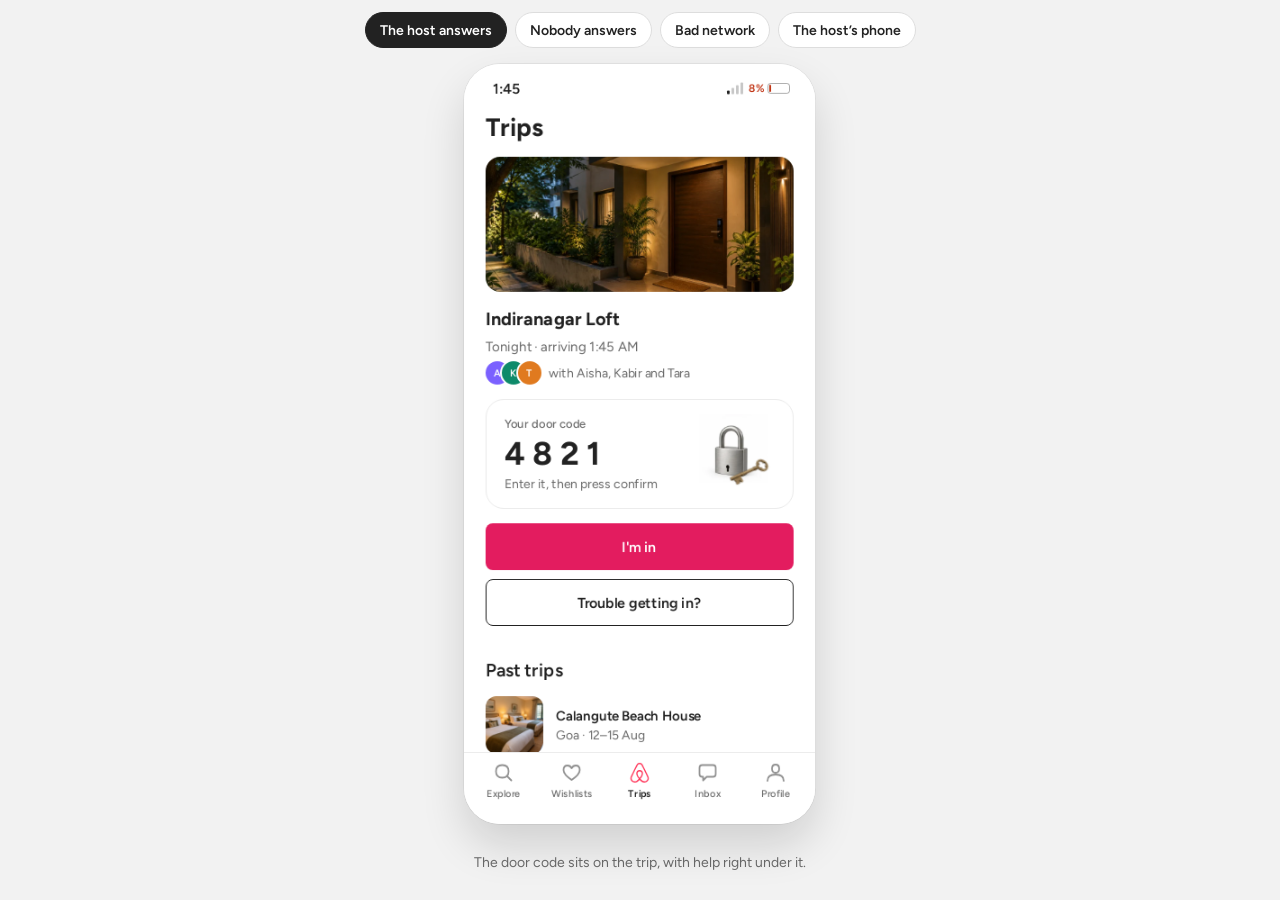
==== demo/index.html @ 11466edf "Rebuild testing, final design and prototype from Figma loop v5 - Each path now runs first version, t" ====
<!doctype html>
<html lang="en">
<head>
<meta charset="utf-8">
<meta name="viewport" content="width=device-width, initial-scale=1">
<title>Late-night arrival prototype</title>
<link rel="preconnect" href="https://fonts.googleapis.com">
<link rel="preconnect" href="https://fonts.gstatic.com" crossorigin>
<link rel="stylesheet" href="https://fonts.googleapis.com/css2?family=Figtree:wght@400;500;600;700&amp;display=swap">
<style>
:root{--ink:#222;--muted:#6a6a6a;--page:#f2f2f2;--out:cubic-bezier(.22,1,.36,1);--ios:cubic-bezier(.32,.72,0,1)}
*{box-sizing:border-box}
html,body{margin:0;height:100%}
body{font-family:Figtree,system-ui,sans-serif;color:var(--ink);background:var(--page);-webkit-font-smoothing:antialiased;overflow:hidden}
body.embed{--page:transparent;background:transparent}
button{font:inherit;color:inherit;background:none;border:0;padding:0;cursor:pointer}

/* page chrome (standalone only) */
.chrome{position:fixed;inset:0;display:flex;flex-direction:column;align-items:center;justify-content:center;gap:16px;padding:16px}
.picker{display:flex;flex-wrap:wrap;justify-content:center;gap:8px}
.picker button{height:36px;padding:0 14px;border-radius:999px;border:1px solid #ddd;background:#fff;font-size:14px;font-weight:600}
.picker button[aria-pressed=true]{background:var(--ink);border-color:var(--ink);color:#fff}
.cap{min-height:20px;font-size:14px;color:var(--muted);text-align:center;max-width:360px}
.embed .picker,.embed .cap{display:none}
.embed .chrome{padding:0;gap:0}
.frame{position:relative;width:calc(390px * var(--k));height:calc(844px * var(--k));flex:none}

/* device: every screen is the Figma frame itself */
.dev{position:absolute;left:0;top:0;width:390px;height:844px;transform:scale(var(--k));transform-origin:0 0;border-radius:40px;overflow:hidden;background:#fff;isolation:isolate;box-shadow:0 0 0 1px rgba(0,0,0,.06),0 24px 48px rgba(0,0,0,.14)}
.embed .dev{box-shadow:0 0 0 1px rgba(0,0,0,.06),0 18px 40px rgba(0,0,0,.12)}
.scr{position:absolute;inset:0;visibility:hidden;background:#fff;will-change:transform,opacity}
.scr.on{visibility:visible;z-index:2}
.scr.under{visibility:visible;z-index:1}
.scr svg{display:block;width:390px;height:844px}
.scr .dim{position:absolute;inset:0;background:#000;opacity:0;pointer-events:none}

/* things you can tap */
.scr [data-hot]{cursor:pointer;transition:opacity .15s}
.scr [data-hot]:active{opacity:.7}
.scr [data-hot].hint{animation:hint 1.8s var(--out) infinite}
@keyframes hint{0%,100%{filter:drop-shadow(0 0 0 rgba(227,28,95,0))}50%{filter:drop-shadow(0 0 10px rgba(227,28,95,.55))}}

/* component motion */
.scr [data-n]:not([transform]){transform-box:fill-box;transform-origin:center}
.rise{animation:rise .55s var(--out) both}
@keyframes rise{from{opacity:0;translate:0 16px}to{opacity:1;translate:0 0}}
.pop{animation:pop .7s var(--out) both}
@keyframes pop{0%{opacity:0;scale:.72}60%{opacity:1}100%{opacity:1;scale:1}}
.drop{animation:drop .7s var(--out) both}
@keyframes drop{from{opacity:0;translate:0 -36px;scale:.96}to{opacity:1;translate:0 0;scale:1}}
.fadeout{transition:opacity .2s;opacity:0}
.ring{transition:stroke-dasharray 1s var(--out)}
.typing circle,.typing ellipse,.typing rect{animation:dot 1.2s ease-in-out infinite}
.typing :nth-child(2){animation-delay:.15s}.typing :nth-child(3){animation-delay:.3s}
@keyframes dot{0%,60%,100%{translate:0 0;opacity:.5}30%{translate:0 -3px;opacity:1}}
.bar-indet{animation:indet 1.4s cubic-bezier(.65,0,.35,1) infinite}
@keyframes indet{0%{translate:-110% 0}100%{translate:260% 0}}
.breathe{animation:breathe 2.4s ease-in-out infinite}
@keyframes breathe{0%,100%{scale:1}50%{scale:1.04}}

.toast{position:absolute;z-index:50;left:50%;bottom:150px;transform:translate(-50%,20px);padding:10px 16px;border-radius:999px;background:#222;color:#fff;font-size:14px;font-weight:500;white-space:nowrap;opacity:0;transition:opacity .3s,transform .4s var(--out);pointer-events:none}
.toast.in{opacity:1;transform:translate(-50%,0)}

@media (prefers-reduced-motion:reduce){*,*::before,*::after{animation-duration:.01ms!important;animation-iteration-count:1!important;transition-duration:.01ms!important}}
</style>
</head>
<body>
<div class="chrome">
  <div class="picker" role="group" aria-label="Scenario">
    <button type="button" data-sc="host">The host answers</button>
    <button type="button" data-sc="nobody">Nobody answers</button>
    <button type="button" data-sc="network">Bad network</button>
    <button type="button" data-sc="hostphone">The host’s phone</button>
  </div>
  <div class="frame"><div class="dev" id="dev">
    <section class="scr" data-key="trips" data-frame="v5-01">
<svg role="img" aria-label="trips" viewBox="48 24 390 844" fill="none" xmlns="http://www.w3.org/2000/svg" xmlns:xlink="http://www.w3.org/1999/xlink">
<g data-n="v5-1 Trip today">
<g clip-path="url(#v5-01-clip0_106_62)">
<rect x="48" y="24" width="390" height="844" rx="40" fill="white"/>
<g data-n="Status bar">
<text data-n="1:45" fill="#222222" style="white-space: pre" xml:space="preserve" font-family="Figtree" font-size="16" font-weight="600" letter-spacing="0em"><tspan x="80" y="56.6">1:45</tspan></text>
<g data-n="Signal">
<rect data-n="Rectangle" x="340" y="53.5" width="3" height="4" rx="1" fill="#222222"/>
<rect data-n="Rectangle_2" x="345" y="50.5" width="3" height="7" rx="1" fill="#222222" fill-opacity="0.25"/>
<rect data-n="Rectangle_3" x="350" y="47.5" width="3" height="10" rx="1" fill="#222222" fill-opacity="0.25"/>
<rect data-n="Rectangle_4" x="355" y="44.5" width="3" height="13" rx="1" fill="#222222" fill-opacity="0.25"/>
</g>
<g data-n="Battery">
<text data-n="8%" fill="#C13515" style="white-space: pre" xml:space="preserve" font-family="Figtree" font-size="12" font-weight="600" letter-spacing="0em"><tspan x="364" y="55.2">8%</tspan></text>
<g data-n="Frame">
<rect x="385.5" y="45.5" width="24" height="11" rx="3" stroke="#222222" stroke-opacity="0.4"/>
<rect data-n="Rectangle_5" x="387" y="47" width="2" height="8" rx="1" fill="#C13515"/>
</g>
</g>
</g>
<g data-n="Body" clip-path="url(#v5-01-clip1_106_62)">
<text data-n="Trips" fill="#222222" style="white-space: pre" xml:space="preserve" font-family="Figtree" font-size="28" font-weight="bold" letter-spacing="0em"><tspan x="72" y="104.3">Trips</tspan></text>
<g data-n="Listing photo">
<g clip-path="url(#v5-01-clip2_106_62)">
<rect data-n="Illustration · loft" x="72" y="127" width="342" height="150" fill="url(#v5-01-pattern0_106_62)"/>
</g>
</g>
<g data-n="Frame_2">
<g data-n="Frame_3">
<text data-n="Indiranagar Loft" fill="#222222" style="white-space: pre" xml:space="preserve" font-family="Figtree" font-size="20" font-weight="bold" letter-spacing="0em"><tspan x="72" y="314">Indiranagar Loft</tspan></text>
<text data-n="Tonight · arriving 1:45 AM · 4" fill="#6A6A6A" style="white-space: pre" xml:space="preserve" font-family="Figtree" font-size="15" letter-spacing="0em"><tspan x="72" y="342.75">Tonight &#xb7; arriving 1:45 AM</tspan></text>
<g data-n="Guests" clip-path="url(#v5-01-clip3_106_62)">
<g data-n="Guest stack" clip-path="url(#v5-01-clip4_106_62)">
<g data-n="Guest A">
<rect x="71" y="353" width="28" height="28" rx="14" fill="#7B61FF"/>
<rect x="71" y="353" width="28" height="28" rx="14" stroke="white" stroke-width="2"/>
<text data-n="A" fill="white" style="white-space: pre" xml:space="preserve" font-family="Figtree" font-size="11" font-weight="600" letter-spacing="0em"><tspan x="81" y="370.85">A</tspan></text>
</g>
<g data-n="Guest K">
<rect x="89" y="353" width="28" height="28" rx="14" fill="#0E8A6A"/>
<rect x="89" y="353" width="28" height="28" rx="14" stroke="white" stroke-width="2"/>
<text data-n="K" fill="white" style="white-space: pre" xml:space="preserve" font-family="Figtree" font-size="11" font-weight="600" letter-spacing="0em"><tspan x="99" y="370.85">K</tspan></text>
</g>
<g data-n="Guest T">
<rect x="107" y="353" width="28" height="28" rx="14" fill="#E07A1F"/>
<rect x="107" y="353" width="28" height="28" rx="14" stroke="white" stroke-width="2"/>
<text data-n="T" fill="white" style="white-space: pre" xml:space="preserve" font-family="Figtree" font-size="11" font-weight="600" letter-spacing="0em"><tspan x="117.5" y="370.85">T</tspan></text>
</g>
</g>
<text data-n="with Aisha, Kabir and Tara" fill="#6A6A6A" style="white-space: pre" xml:space="preserve" font-family="Figtree" font-size="14" letter-spacing="0em"><tspan x="142" y="371.9">with Aisha, Kabir and Tara</tspan></text>
</g>
</g>
</g>
<g data-n="Door code card">
<rect x="72.5" y="396.5" width="341" height="121" rx="19.5" fill="white"/>
<rect x="72.5" y="396.5" width="341" height="121" rx="19.5" stroke="#EBEBEB"/>
<g data-n="Text" clip-path="url(#v5-01-clip5_106_62)">
<text data-n="Your door code" fill="#6A6A6A" style="white-space: pre" xml:space="preserve" font-family="Figtree" font-size="13" font-weight="500" letter-spacing="0em"><tspan x="93" y="428.05">Your door code</tspan></text>
<text data-n="4821" fill="#222222" style="white-space: pre" xml:space="preserve" font-family="Figtree" font-size="36" font-weight="bold" letter-spacing="8px"><tspan x="93" y="469.1">4821</tspan></text>
<text data-n="Enter it, then press confirm" fill="#6A6A6A" style="white-space: pre" xml:space="preserve" font-family="Figtree" font-size="14" letter-spacing="0em"><tspan x="93" y="494.9">Enter it, then press confirm</tspan></text>
</g>
<g data-n="Illustration · lock and key">
<rect data-n="Padlock" x="309" y="413" width="76" height="76" fill="url(#v5-01-pattern1_106_62)"/>
<rect data-n="Key" x="349" y="447" width="56" height="56" transform="rotate(18 349 447)" fill="url(#v5-01-pattern2_106_62)"/>
</g>
</g>
<g data-n="Actions" clip-path="url(#v5-01-clip6_106_62)">
<g data-n="Button · I'm in">
<rect x="72" y="534" width="342" height="52" rx="8" fill="#E31C5F"/>
<text data-n="I'm in" fill="white" style="white-space: pre" xml:space="preserve" font-family="Figtree" font-size="16" font-weight="600" letter-spacing="0em"><tspan x="223.5" y="565.6">I&#39;m in</tspan></text>
</g>
<g data-n="Button · Trouble getting in?">
<rect x="72.5" y="596.5" width="341" height="51" rx="7.5" fill="white"/>
<rect x="72.5" y="596.5" width="341" height="51" rx="7.5" stroke="#222222"/>
<text data-n="Trouble getting in?" fill="#222222" style="white-space: pre" xml:space="preserve" font-family="Figtree" font-size="16" font-weight="600" letter-spacing="0em"><tspan x="174" y="627.6">Trouble getting in?</tspan></text>
</g>
</g>
<text data-n="Past trips" fill="#222222" style="white-space: pre" xml:space="preserve" font-family="Figtree" font-size="20" font-weight="600" letter-spacing="0em"><tspan x="72" y="703.998">Past trips</tspan></text>
<g data-n="Past trip · Calangute Beach House" clip-path="url(#v5-01-clip7_106_62)">
<rect data-n="Photo" x="72" y="725.998" width="64" height="64" rx="12" fill="url(#v5-01-pattern3_106_62)"/>
<g data-n="Text_2" clip-path="url(#v5-01-clip8_106_62)">
<text data-n="Calangute Beach House" fill="#222222" style="white-space: pre" xml:space="preserve" font-family="Figtree" font-size="15" font-weight="600" letter-spacing="0em"><tspan x="150" y="752.748">Calangute Beach House</tspan></text>
<text data-n="Goa · 12–15 Aug" fill="#6A6A6A" style="white-space: pre" xml:space="preserve" font-family="Figtree" font-size="14" letter-spacing="0em"><tspan x="150" y="773.898">Goa &#xb7; 12&#x2013;15 Aug</tspan></text>
</g>
</g>
</g>
<g data-n="Tab bar">
<mask id="v5-01-path-37-inside-1_106_62" fill="white">
<path d="M48 787.998H438V867.998H48V787.998Z"/>
</mask>
<path d="M48 787.998H438V867.998H48V787.998Z" fill="white"/>
<path d="M48 787.998V788.998H438V787.998V786.998H48V787.998Z" fill="#EBEBEB" mask="url(#v5-01-path-37-inside-1_106_62)"/>
<g data-n="Tab · Explore">
<g data-n="icon">
<path data-n="Vector" d="M95.5 814.498L100.5 819.498M90.5 802.498C95.1667 802.498 97.5 804.831 97.5 809.498C97.5 814.165 95.1667 816.498 90.5 816.498C85.8333 816.498 83.5 814.165 83.5 809.498C83.5 804.831 85.8333 802.498 90.5 802.498Z" stroke-width="1.8" stroke-linecap="round" stroke-linejoin="round" stroke="#929292"/>
</g>
<text data-n="Explore" fill="#6A6A6A" style="white-space: pre" xml:space="preserve" font-family="Figtree" font-size="11" font-weight="500" letter-spacing="0em"><tspan x="73" y="838.348">Explore</tspan></text>
</g>
<g data-n="Tab · Wishlists">
<g data-n="icon_2">
<path data-n="Vector_2" d="M167.5 818.998C161.5 814.998 158.5 811.331 158.5 807.998C158.5 804.665 160 802.998 163 802.998C165 802.998 166.5 803.998 167.5 805.998C168.5 803.998 170 802.998 172 802.998C175 802.998 176.5 804.665 176.5 807.998C176.5 811.331 173.5 814.998 167.5 818.998Z" stroke-width="1.8" stroke-linecap="round" stroke-linejoin="round" stroke="#929292"/>
</g>
<text data-n="Wishlists" fill="#6A6A6A" style="white-space: pre" xml:space="preserve" font-family="Figtree" font-size="11" font-weight="500" letter-spacing="0em"><tspan x="145" y="838.348">Wishlists</tspan></text>
</g>
<g data-n="Tab · Trips">
<g data-n="icon_3">
<g data-n="airbnb-belo" clip-path="url(#v5-01-clip9_106_62)">
<path data-n="Vector_3" d="M243.001 816.75C241.761 815.195 241.032 813.831 240.789 812.665C240.548 811.723 240.642 810.971 241.056 810.405C241.493 809.754 242.145 809.437 243 809.437C243.855 809.437 244.506 809.753 244.943 810.411C245.352 810.971 245.455 811.724 245.206 812.671C244.939 813.861 244.211 815.224 242.995 816.757L243.001 816.75ZM251.802 817.795C251.632 818.937 250.854 819.885 249.785 820.346C247.72 821.245 245.676 819.812 243.926 817.868C246.82 814.246 247.354 811.425 246.112 809.601C245.383 808.556 244.34 808.047 243.001 808.047C240.302 808.047 238.818 810.33 239.401 812.981C239.74 814.415 240.641 816.045 242.075 817.868C241.177 818.863 240.324 819.57 239.571 820.007C238.988 820.322 238.43 820.519 237.895 820.565C235.439 820.931 233.515 818.549 234.389 816.092C234.51 815.776 234.751 815.194 235.163 814.294L235.186 814.246C236.528 811.333 238.158 808.022 240.031 804.35L240.08 804.229L240.611 803.206C241.024 802.453 241.193 802.116 241.85 801.7C242.167 801.508 242.555 801.412 242.992 801.412C243.866 801.412 244.548 801.923 244.84 802.335C244.985 802.554 245.156 802.845 245.373 803.208L245.885 804.206L245.958 804.352C247.829 808.023 249.461 811.326 250.797 814.247L250.821 814.27L251.31 815.388L251.601 816.088C251.824 816.65 251.871 817.208 251.796 817.791L251.802 817.795ZM252.92 815.604C252.75 815.07 252.457 814.439 252.095 813.685V813.657C250.364 809.985 248.757 806.683 247.23 803.717L247.129 803.568C246.041 801.337 245.262 799.998 243.001 799.998C240.764 799.998 239.815 801.552 238.844 803.571L238.77 803.718C237.24 806.684 235.634 809.991 233.909 813.661V813.71L233.396 814.828C233.204 815.29 233.106 815.532 233.08 815.604C231.842 819.01 234.393 821.998 237.482 821.998C237.506 821.998 237.603 821.998 237.725 821.973H238.066C239.67 821.778 241.323 820.759 243.001 818.933C244.678 820.756 246.333 821.778 247.934 821.973H248.275C248.397 821.998 248.495 821.998 248.518 821.998C251.608 822.001 254.158 819.009 252.92 815.604Z" fill="#FF385C"/>
</g>
</g>
<text data-n="Trips_2" fill="#222222" style="white-space: pre" xml:space="preserve" font-family="Figtree" font-size="11" font-weight="600" letter-spacing="0em"><tspan x="230.5" y="838.348">Trips</tspan></text>
</g>
<g data-n="Tab · Inbox">
<g data-n="icon_4">
<path data-n="Vector_4" d="M312.5 802.498H324.5C326.5 802.498 327.5 803.498 327.5 805.498V812.498C327.5 814.498 326.5 815.498 324.5 815.498H317.5L313.5 819.498V815.498H312.5C310.5 815.498 309.5 814.498 309.5 812.498V805.498C309.5 803.498 310.5 802.498 312.5 802.498Z" stroke-width="1.8" stroke-linecap="round" stroke-linejoin="round" stroke="#929292"/>
</g>
<text data-n="Inbox" fill="#6A6A6A" style="white-space: pre" xml:space="preserve" font-family="Figtree" font-size="11" font-weight="500" letter-spacing="0em"><tspan x="304.5" y="838.348">Inbox</tspan></text>
</g>
<g data-n="Tab · Profile">
<g data-n="icon_5">
<path data-n="Vector_5" d="M385 819.998C385 815.331 388 812.998 394 812.998C400 812.998 403 815.331 403 819.998M394 801.998C396.667 801.998 398 803.498 398 806.498C398 809.498 396.667 810.998 394 810.998C391.333 810.998 390 809.498 390 806.498C390 803.498 391.333 801.998 394 801.998Z" stroke-width="1.8" stroke-linecap="round" stroke-linejoin="round" stroke="#929292"/>
</g>
<text data-n="Profile" fill="#6A6A6A" style="white-space: pre" xml:space="preserve" font-family="Figtree" font-size="11" font-weight="500" letter-spacing="0em"><tspan x="378" y="838.348">Profile</tspan></text>
</g>
</g>
</g>
</g>
<defs>
<filter id="v5-01-filter0_ddd_106_62" x="0" y="0" width="486" height="939.998" filterUnits="userSpaceOnUse" color-interpolation-filters="sRGB">
<feFlood flood-opacity="0" result="BackgroundImageFix"/>
<feColorMatrix in="SourceAlpha" type="matrix" values="0 0 0 0 0 0 0 0 0 0 0 0 0 0 0 0 0 0 127 0" result="hardAlpha"/>
<feMorphology radius="1" operator="dilate" in="SourceAlpha" result="effect1_dropShadow_106_62"/>
<feOffset/>
<feColorMatrix type="matrix" values="0 0 0 0 0 0 0 0 0 0 0 0 0 0 0 0 0 0 0.25 0"/>
<feBlend mode="normal" in2="BackgroundImageFix" result="effect1_dropShadow_106_62"/>
<feColorMatrix in="SourceAlpha" type="matrix" values="0 0 0 0 0 0 0 0 0 0 0 0 0 0 0 0 0 0 127 0" result="hardAlpha"/>
<feOffset dy="24"/>
<feGaussianBlur stdDeviation="24"/>
<feColorMatrix type="matrix" values="0 0 0 0 0 0 0 0 0 0 0 0 0 0 0 0 0 0 0.35 0"/>
<feBlend mode="normal" in2="effect1_dropShadow_106_62" result="effect2_dropShadow_106_62"/>
<feColorMatrix in="SourceAlpha" type="matrix" values="0 0 0 0 0 0 0 0 0 0 0 0 0 0 0 0 0 0 127 0" result="hardAlpha"/>
<feOffset dy="8"/>
<feGaussianBlur stdDeviation="8"/>
<feColorMatrix type="matrix" values="0 0 0 0 0 0 0 0 0 0 0 0 0 0 0 0 0 0 0.25 0"/>
<feBlend mode="normal" in2="effect2_dropShadow_106_62" result="effect3_dropShadow_106_62"/>
<feBlend mode="normal" in="SourceGraphic" in2="effect3_dropShadow_106_62" result="shape"/>
</filter>
<pattern id="v5-01-pattern0_106_62" patternContentUnits="objectBoundingBox" width="1" height="1">
<use xlink:href="#v5-01-image0_106_62" transform="matrix(0.000651042 0 0 0.00148437 0 -0.26)"/>
</pattern>
<pattern id="v5-01-pattern1_106_62" patternContentUnits="objectBoundingBox" width="1" height="1">
<use xlink:href="#v5-01-image1_106_62" transform="translate(-3 -1) scale(0.00390625)"/>
</pattern>
<pattern id="v5-01-pattern2_106_62" patternContentUnits="objectBoundingBox" width="1" height="1">
<use xlink:href="#v5-01-image2_106_62" transform="translate(-2 -3) scale(0.00390625)"/>
</pattern>
<pattern id="v5-01-pattern3_106_62" patternContentUnits="objectBoundingBox" width="1" height="1">
<use xlink:href="#v5-01-image3_106_62" transform="translate(-0.25) scale(0.000976562)"/>
</pattern>
<clipPath id="v5-01-clip0_106_62">
<rect x="48" y="24" width="390" height="844" rx="40" fill="white"/>
</clipPath>
<clipPath id="v5-01-clip1_106_62">
<rect width="390" height="718" fill="white" transform="translate(48 70)"/>
</clipPath>
<clipPath id="v5-01-clip2_106_62">
<rect x="72" y="127" width="342" height="150" rx="16" fill="white"/>
</clipPath>
<clipPath id="v5-01-clip3_106_62">
<rect width="230" height="26" fill="white" transform="translate(72 354)"/>
</clipPath>
<clipPath id="v5-01-clip4_106_62">
<rect width="62" height="26" fill="white" transform="translate(72 354)"/>
</clipPath>
<clipPath id="v5-01-clip5_106_62">
<rect width="204" height="85" fill="white" transform="translate(93 414.5)"/>
</clipPath>
<clipPath id="v5-01-clip6_106_62">
<rect width="342" height="114" fill="white" transform="translate(72 534)"/>
</clipPath>
<clipPath id="v5-01-clip7_106_62">
<rect width="342" height="64" fill="white" transform="translate(72 725.998)"/>
</clipPath>
<clipPath id="v5-01-clip8_106_62">
<rect width="163" height="41" fill="white" transform="translate(150 737.498)"/>
</clipPath>
<clipPath id="v5-01-clip9_106_62">
<rect width="22" height="22" fill="white" transform="translate(232 799.998)"/>
</clipPath>
<image id="v5-01-image0_106_62" width="1536" height="1024" preserveAspectRatio="none" xlink:href="fig/img/aa2fa7c5ab.webp"/>
<image id="v5-01-image1_106_62" width="1024" height="1024" preserveAspectRatio="none" xlink:href="fig/img/2a0f28e0a7.webp"/>
<image id="v5-01-image2_106_62" data-name="bg_removal [Background removed].png" width="1024" height="1024" preserveAspectRatio="none" xlink:href="fig/img/47e7ade8e6.webp"/>
<image id="v5-01-image3_106_62" width="1536" height="1024" preserveAspectRatio="none" xlink:href="fig/img/92c28e050d.webp"/>
</defs>
</svg>

    </section>
    <section class="scr" data-key="problem" data-frame="v5-02">
<svg role="img" aria-label="problem" viewBox="48 24 390 844" fill="none" xmlns="http://www.w3.org/2000/svg">
<g data-n="v5-2 What is going on">
<g clip-path="url(#v5-02-clip0_106_127)">
<rect x="48" y="24" width="390" height="844" rx="40" fill="white"/>
<g data-n="Status bar">
<text data-n="1:46" fill="#222222" style="white-space: pre" xml:space="preserve" font-family="Figtree" font-size="16" font-weight="600" letter-spacing="0em"><tspan x="80" y="56.6">1:46</tspan></text>
<g data-n="Signal">
<rect data-n="Rectangle" x="340" y="53.5" width="3" height="4" rx="1" fill="#222222"/>
<rect data-n="Rectangle_2" x="345" y="50.5" width="3" height="7" rx="1" fill="#222222" fill-opacity="0.25"/>
<rect data-n="Rectangle_3" x="350" y="47.5" width="3" height="10" rx="1" fill="#222222" fill-opacity="0.25"/>
<rect data-n="Rectangle_4" x="355" y="44.5" width="3" height="13" rx="1" fill="#222222" fill-opacity="0.25"/>
</g>
<g data-n="Battery">
<text data-n="8%" fill="#C13515" style="white-space: pre" xml:space="preserve" font-family="Figtree" font-size="12" font-weight="600" letter-spacing="0em"><tspan x="364" y="55.2">8%</tspan></text>
<g data-n="Frame">
<rect x="385.5" y="45.5" width="24" height="11" rx="3" stroke="#222222" stroke-opacity="0.4"/>
<rect data-n="Rectangle_5" x="387" y="47" width="2" height="8" rx="1" fill="#C13515"/>
</g>
</g>
</g>
<g data-n="Body">
<g data-n="Nav">
<g data-n="Back">
<rect x="72.5" y="78.5" width="43" height="43" rx="21.5" fill="white"/>
<rect x="72.5" y="78.5" width="43" height="43" rx="21.5" stroke="#DDDDDD"/>
<g data-n="icon">
<path data-n="Vector" d="M97.5 93L90.5 100L97.5 107" stroke-width="2" stroke-linecap="round" stroke-linejoin="round" stroke="#222222"/>
</g>
</g>
</g>
<text data-n="What's going on?" fill="#222222" style="white-space: pre" xml:space="preserve" font-family="Figtree" font-size="28" font-weight="bold" letter-spacing="0em"><tspan x="72" y="168.8">What&#39;s going&#xa0;on?</tspan></text>
<text data-n="Tap one. Arjun only hears from" fill="#6A6A6A" style="white-space: pre" xml:space="preserve" font-family="Figtree" font-size="16" letter-spacing="0em"><tspan x="72" y="212.6">Tap one. Your host only hears from us if the </tspan><tspan x="72" y="234.6">quick fixes don&#39;t work.</tspan></text>
<g data-n="Option · The code isn't working">
<rect x="72.5" y="260.5" width="341" height="69" rx="13.5" fill="white"/>
<rect x="72.5" y="260.5" width="341" height="69" rx="13.5" stroke="#EBEBEB"/>
<g data-n="Icon box">
<rect x="89" y="275" width="40" height="40" rx="12" fill="#F7F7F7"/>
<g data-n="icon_2">
<path data-n="Vector_2" d="M109.5 295C109.5 291.667 107.833 290 104.5 290C101.167 290 99.5 291.667 99.5 295C99.5 298.333 101.167 300 104.5 300C107.833 300 109.5 298.333 109.5 295ZM109.5 295H118.5V298M115.5 295V298" stroke-width="2" stroke-linecap="round" stroke-linejoin="round" stroke="#222222"/>
</g>
</g>
<g data-n="Frame_2">
<text data-n="The code isn't working" fill="#222222" style="white-space: pre" xml:space="preserve" font-family="Figtree" font-size="16" font-weight="600" letter-spacing="0em"><tspan x="143" y="300.6">The code isn&#39;t&#xa0;working</tspan></text>
</g>
<g data-n="icon_3">
<path data-n="Vector_3" d="M386 289L392 295L386 301" stroke-width="2" stroke-linecap="round" stroke-linejoin="round" stroke="#6A6A6A"/>
</g>
</g>
<g data-n="Option · I can't find the place">
<rect x="72.5" y="350.5" width="341" height="69" rx="13.5" fill="white"/>
<rect x="72.5" y="350.5" width="341" height="69" rx="13.5" stroke="#EBEBEB"/>
<g data-n="Icon box_2">
<rect x="89" y="365" width="40" height="40" rx="12" fill="#F7F7F7"/>
<g data-n="icon_4">
<path data-n="Vector_4" d="M109 376C113.667 376 116 378.333 116 383C116 386.333 113.667 390 109 394C104.333 390 102 386.333 102 383C102 378.333 104.333 376 109 376Z" stroke-width="2" stroke-linecap="round" stroke-linejoin="round" stroke="#222222"/>
</g>
</g>
<g data-n="Frame_3">
<text data-n="I can't find the place" fill="#222222" style="white-space: pre" xml:space="preserve" font-family="Figtree" font-size="16" font-weight="600" letter-spacing="0em"><tspan x="143" y="390.6">I can&#39;t find the&#xa0;place</tspan></text>
</g>
<g data-n="icon_5">
<path data-n="Vector_5" d="M386 379L392 385L386 391" stroke-width="2" stroke-linecap="round" stroke-linejoin="round" stroke="#6A6A6A"/>
</g>
</g>
<g data-n="Option · The key or lockbox is missing">
<rect x="72.5" y="440.5" width="341" height="69" rx="13.5" fill="white"/>
<rect x="72.5" y="440.5" width="341" height="69" rx="13.5" stroke="#EBEBEB"/>
<g data-n="Icon box_3">
<rect x="89" y="455" width="40" height="40" rx="12" fill="#F7F7F7"/>
<g data-n="icon_6">
<g data-n="lockbox">
<path data-n="Vector_6" d="M104 473.334H114C114.92 473.334 115.667 474.08 115.667 475.001V480.834C115.667 481.754 114.92 482.501 114 482.501H104C103.08 482.501 102.333 481.754 102.333 480.834V475.001C102.333 474.08 103.08 473.334 104 473.334Z" stroke-width="1.5" stroke="#222222"/>
<path data-n="Vector_7" d="M105.667 473.333V470.833C105.667 469.949 106.018 469.101 106.643 468.476C107.268 467.851 108.116 467.5 109 467.5C109.884 467.5 110.732 467.851 111.357 468.476C111.982 469.101 112.333 469.949 112.333 470.833V473.333" stroke-width="1.5" stroke-linecap="round" stroke="#222222"/>
<path data-n="Vector_8" d="M109 479.251C109.736 479.251 110.333 478.654 110.333 477.917C110.333 477.181 109.736 476.584 109 476.584C108.264 476.584 107.667 477.181 107.667 477.917C107.667 478.654 108.264 479.251 109 479.251Z" fill="#222222"/>
</g>
</g>
</g>
<g data-n="Frame_4">
<text data-n="The key or lockbox is missing" fill="#222222" style="white-space: pre" xml:space="preserve" font-family="Figtree" font-size="16" font-weight="600" letter-spacing="0em"><tspan x="143" y="480.6">The key or lockbox is&#xa0;missing</tspan></text>
</g>
<g data-n="icon_7">
<path data-n="Vector_9" d="M386 469L392 475L386 481" stroke-width="2" stroke-linecap="round" stroke-linejoin="round" stroke="#6A6A6A"/>
</g>
</g>
<g data-n="Option · Something else">
<rect x="72.5" y="530.5" width="341" height="69" rx="13.5" fill="white"/>
<rect x="72.5" y="530.5" width="341" height="69" rx="13.5" stroke="#EBEBEB"/>
<g data-n="Icon box_4">
<rect x="89" y="545" width="40" height="40" rx="12" fill="#F7F7F7"/>
<g data-n="icon_8">
<path data-n="Vector_10" d="M103 556.5H115C117 556.5 118 557.5 118 559.5V566.5C118 568.5 117 569.5 115 569.5H108L104 573.5V569.5H103C101 569.5 100 568.5 100 566.5V559.5C100 557.5 101 556.5 103 556.5Z" stroke-width="2" stroke-linecap="round" stroke-linejoin="round" stroke="#222222"/>
</g>
</g>
<g data-n="Frame_5">
<text data-n="Something else" fill="#222222" style="white-space: pre" xml:space="preserve" font-family="Figtree" font-size="16" font-weight="600" letter-spacing="0em"><tspan x="143" y="570.6">Something else</tspan></text>
</g>
<g data-n="icon_9">
<path data-n="Vector_11" d="M386 559L392 565L386 571" stroke-width="2" stroke-linecap="round" stroke-linejoin="round" stroke="#6A6A6A"/>
</g>
</g>
</g>
</g>
</g>
<defs>
<filter id="v5-02-filter0_ddd_106_127" x="0" y="0" width="486" height="939.998" filterUnits="userSpaceOnUse" color-interpolation-filters="sRGB">
<feFlood flood-opacity="0" result="BackgroundImageFix"/>
<feColorMatrix in="SourceAlpha" type="matrix" values="0 0 0 0 0 0 0 0 0 0 0 0 0 0 0 0 0 0 127 0" result="hardAlpha"/>
<feMorphology radius="1" operator="dilate" in="SourceAlpha" result="effect1_dropShadow_106_127"/>
<feOffset/>
<feColorMatrix type="matrix" values="0 0 0 0 0 0 0 0 0 0 0 0 0 0 0 0 0 0 0.25 0"/>
<feBlend mode="normal" in2="BackgroundImageFix" result="effect1_dropShadow_106_127"/>
<feColorMatrix in="SourceAlpha" type="matrix" values="0 0 0 0 0 0 0 0 0 0 0 0 0 0 0 0 0 0 127 0" result="hardAlpha"/>
<feOffset dy="24"/>
<feGaussianBlur stdDeviation="24"/>
<feColorMatrix type="matrix" values="0 0 0 0 0 0 0 0 0 0 0 0 0 0 0 0 0 0 0.35 0"/>
<feBlend mode="normal" in2="effect1_dropShadow_106_127" result="effect2_dropShadow_106_127"/>
<feColorMatrix in="SourceAlpha" type="matrix" values="0 0 0 0 0 0 0 0 0 0 0 0 0 0 0 0 0 0 127 0" result="hardAlpha"/>
<feOffset dy="8"/>
<feGaussianBlur stdDeviation="8"/>
<feColorMatrix type="matrix" values="0 0 0 0 0 0 0 0 0 0 0 0 0 0 0 0 0 0 0.25 0"/>
<feBlend mode="normal" in2="effect2_dropShadow_106_127" result="effect3_dropShadow_106_127"/>
<feBlend mode="normal" in="SourceGraphic" in2="effect3_dropShadow_106_127" result="shape"/>
</filter>
<clipPath id="v5-02-clip0_106_127">
<rect x="48" y="24" width="390" height="844" rx="40" fill="white"/>
</clipPath>
</defs>
</svg>

    </section>
    <section class="scr" data-key="fixes" data-frame="v5-03">
<svg role="img" aria-label="fixes" viewBox="48 24 390 844" fill="none" xmlns="http://www.w3.org/2000/svg" xmlns:xlink="http://www.w3.org/1999/xlink">
<g data-n="v5-3 Step: try this first">
<g clip-path="url(#v5-03-clip0_118_49)">
<rect x="48" y="24" width="390" height="844" rx="40" fill="white"/>
<g data-n="Status bar">
<text data-n="1:46" fill="#222222" style="white-space: pre" xml:space="preserve" font-family="Figtree" font-size="16" font-weight="600" letter-spacing="0em"><tspan x="80" y="56.6">1:46</tspan></text>
<g data-n="Signal">
<rect data-n="Rectangle" x="340" y="53.5" width="3" height="4" rx="1" fill="#222222"/>
<rect data-n="Rectangle_2" x="345" y="50.5" width="3" height="7" rx="1" fill="#222222" fill-opacity="0.25"/>
<rect data-n="Rectangle_3" x="350" y="47.5" width="3" height="10" rx="1" fill="#222222" fill-opacity="0.25"/>
<rect data-n="Rectangle_4" x="355" y="44.5" width="3" height="13" rx="1" fill="#222222" fill-opacity="0.25"/>
</g>
<g data-n="Battery">
<text data-n="8%" fill="#C13515" style="white-space: pre" xml:space="preserve" font-family="Figtree" font-size="12" font-weight="600" letter-spacing="0em"><tspan x="364" y="55.2">8%</tspan></text>
<g data-n="Frame">
<rect x="385.5" y="45.5" width="24" height="11" rx="3" stroke="#222222" stroke-opacity="0.4"/>
<rect data-n="Rectangle_5" x="387" y="47" width="2" height="8" rx="1" fill="#C13515"/>
</g>
</g>
</g>
<g data-n="Body">
<g data-n="Nav">
<g data-n="Back">
<rect x="72.5" y="78.5" width="43" height="43" rx="21.5" fill="white"/>
<rect x="72.5" y="78.5" width="43" height="43" rx="21.5" stroke="#DDDDDD"/>
<g data-n="icon">
<path data-n="Vector" d="M97.5 93L90.5 100L97.5 107" stroke-width="2" stroke-linecap="round" stroke-linejoin="round" stroke="#222222"/>
</g>
</g>
<g data-n="Support">
<rect x="124.5" y="78.5" width="45" height="43" rx="21.5" fill="white"/>
<rect x="124.5" y="78.5" width="45" height="43" rx="21.5" stroke="#DDDDDD"/>
<g data-n="headset" clip-path="url(#v5-03-clip1_118_49)">
<path data-n="Vector_2" d="M141 99.334H143C143.354 99.334 143.693 99.4745 143.943 99.7245C144.193 99.9746 144.333 100.314 144.333 100.667V102.667C144.333 103.021 144.193 103.36 143.943 103.61C143.693 103.86 143.354 104.001 143 104.001H142.333C141.98 104.001 141.641 103.86 141.391 103.61C141.14 103.36 141 103.021 141 102.667V99.334ZM141 99.334C141 98.5461 141.155 97.7658 141.457 97.0379C141.758 96.3099 142.2 95.6485 142.757 95.0913C143.315 94.5342 143.976 94.0922 144.704 93.7907C145.432 93.4892 146.212 93.334 147 93.334C147.788 93.334 148.568 93.4892 149.296 93.7907C150.024 94.0922 150.685 94.5342 151.243 95.0913C151.8 95.6485 152.242 96.3099 152.543 97.0379C152.845 97.7658 153 98.5461 153 99.334M153 99.334V102.667C153 103.021 152.86 103.36 152.609 103.61C152.359 103.86 152.02 104.001 151.667 104.001H151C150.646 104.001 150.307 103.86 150.057 103.61C149.807 103.36 149.667 103.021 149.667 102.667V100.667C149.667 100.314 149.807 99.9746 150.057 99.7245C150.307 99.4745 150.646 99.334 151 99.334H153Z" stroke-width="1.33333" stroke-linecap="round" stroke-linejoin="round" stroke="#222222"/>
<path data-n="Vector_3" d="M153 102.666V103.999C153 104.707 152.719 105.385 152.219 105.885C151.719 106.385 151.041 106.666 150.333 106.666H147" stroke-width="1.33333" stroke-linecap="round" stroke-linejoin="round" stroke="#222222"/>
</g>
</g>
<g data-n="Safety pill">
<rect x="263.75" y="78.75" width="149.5" height="42.5" rx="21.25" fill="white"/>
<rect x="263.75" y="78.75" width="149.5" height="42.5" rx="21.25" stroke="#C13515" stroke-width="1.5"/>
<g data-n="icon_2">
<g data-n="shield-alert" clip-path="url(#v5-03-clip2_118_49)">
<path data-n="Vector_4" d="M291.833 100.668C291.833 104.001 289.5 105.668 286.727 106.634C286.581 106.683 286.424 106.681 286.28 106.628C283.5 105.668 281.167 104.001 281.167 100.668V96.001C281.167 95.8241 281.237 95.6546 281.362 95.5295C281.487 95.4045 281.656 95.3343 281.833 95.3343C283.167 95.3343 284.833 94.5343 285.993 93.521C286.135 93.4003 286.314 93.334 286.5 93.334C286.686 93.334 286.865 93.4003 287.007 93.521C288.173 94.541 289.833 95.3343 291.167 95.3343C291.343 95.3343 291.513 95.4045 291.638 95.5295C291.763 95.6546 291.833 95.8241 291.833 96.001V100.668Z" stroke-width="1.33333" stroke-linecap="round" stroke-linejoin="round" stroke="#C13515"/>
<path data-n="Vector_5" d="M286.5 97.334V100.001" stroke-width="1.33333" stroke-linecap="round" stroke="#C13515"/>
<path data-n="Vector_6" d="M286.5 102.666H286.507" stroke-width="1.6" stroke-linecap="round" stroke="#C13515"/>
</g>
</g>
<text data-n="I don't feel safe" fill="#C13515" style="white-space: pre" xml:space="preserve" font-family="Figtree" font-size="14" font-weight="600" letter-spacing="0em"><tspan x="300.5" y="104.9">I don&#39;t feel safe</tspan></text>
</g>
</g>
<text data-n="Let's get you in" fill="#222222" style="white-space: pre" xml:space="preserve" font-family="Figtree" font-size="28" font-weight="bold" letter-spacing="0em"><tspan x="72" y="168.8">Let&#39;s get you in</tspan></text>
<text data-n="Most lockouts take a minute to fix. If these don't work, we take it from here." fill="#6A6A6A" style="white-space: pre" xml:space="preserve" font-family="Figtree" font-size="16" letter-spacing="0em"><tspan x="72" y="200.6">Most lockouts take a minute to fix. If these </tspan><tspan x="72" y="222.6">don&#39;t work, we take it from here.</tspan></text>
<g data-n="Current step" clip-path="url(#v5-03-clip3_118_49)">
<g data-n="Step indicator">
<g data-n="Current">
<g data-n="Avatar">
<rect data-n="Illustration · door" x="176" y="248.92" width="133" height="133" fill="url(#v5-03-pattern0_118_49)"/>
</g>
</g>
</g>
<text data-n="Try these quick fixes" fill="#222222" style="white-space: pre" xml:space="preserve" font-family="Figtree" font-size="21" font-weight="bold" letter-spacing="0em"><tspan x="143.67" y="402.85">Try these quick fixes</tspan></text>
<text data-n="Follow this guide to quickly troubleshoot common problems." fill="#6A6A6A" style="white-space: pre" xml:space="preserve" font-family="Figtree" font-size="15" letter-spacing="0em"><tspan x="106.887" y="430.75">Follow this guide to quickly troubleshoot </tspan><tspan x="178.562" y="451.75">common problems.</tspan></text>
</g>
<g data-n="Fixes">
<rect x="72" y="504.92" width="342" height="118" rx="14" fill="#F7F7F7"/>
<g data-n="Frame_2">
<g data-n="Frame_3">
<rect x="88" y="520.92" width="28" height="28" rx="14" fill="white"/>
<text data-n="1" fill="#222222" style="white-space: pre" xml:space="preserve" font-family="Figtree" font-size="14" font-weight="bold" letter-spacing="0em"><tspan x="99" y="539.82">1</tspan></text>
</g>
<text data-n="Enter 4821, then press ✓" fill="#222222" style="white-space: pre" xml:space="preserve" font-family="Figtree" font-size="16" font-weight="500" letter-spacing="0em"><tspan x="128" y="537.52">Enter 4821, then press&#xa0;&#x2713;</tspan></text>
</g>
<g data-n="Frame_4">
<g data-n="Frame_5">
<rect x="88" y="562.92" width="28" height="28" rx="14" fill="white"/>
<text data-n="2" fill="#222222" style="white-space: pre" xml:space="preserve" font-family="Figtree" font-size="14" font-weight="bold" letter-spacing="0em"><tspan x="97.5" y="581.82">2</tspan></text>
</g>
<text data-n="Keypad blinking red? Hold the " fill="#222222" style="white-space: pre" xml:space="preserve" font-family="Figtree" font-size="16" font-weight="500" letter-spacing="0em"><tspan x="128" y="579.52">Keypad blinking red? Hold the lock </tspan><tspan x="128" y="601.52">button for 5 seconds, then try&#xa0;again</tspan></text>
</g>
</g>
</g>
<g data-n="Footer">
<mask id="v5-03-path-34-inside-1_118_49" fill="white">
<path d="M48 732.998H438V867.998H48V732.998Z"/>
</mask>
<path d="M48 732.998H438V867.998H48V732.998Z" fill="white"/>
<path d="M48 732.998V733.998H438V732.998V731.998H48V732.998Z" fill="#EBEBEB" mask="url(#v5-03-path-34-inside-1_118_49)"/>
<g data-n="Button · I'm in">
<rect x="72" y="747.998" width="342" height="52" rx="8" fill="#E31C5F"/>
<text data-n="I'm in" fill="white" style="white-space: pre" xml:space="preserve" font-family="Figtree" font-size="16" font-weight="600" letter-spacing="0em"><tspan x="223.5" y="779.598">I&#39;m in</tspan></text>
</g>
<g data-n="Button · Still locked">
<text data-n="Still locked" fill="#222222" style="white-space: pre" xml:space="preserve" font-family="Figtree" font-size="15" font-weight="600" letter-spacing="0em" text-decoration="underline"><tspan x="205.5" y="831.248">Still locked</tspan></text>
</g>
</g>
</g>
</g>
<defs>
<filter id="v5-03-filter0_ddd_118_49" x="0" y="0" width="486" height="939.998" filterUnits="userSpaceOnUse" color-interpolation-filters="sRGB">
<feFlood flood-opacity="0" result="BackgroundImageFix"/>
<feColorMatrix in="SourceAlpha" type="matrix" values="0 0 0 0 0 0 0 0 0 0 0 0 0 0 0 0 0 0 127 0" result="hardAlpha"/>
<feMorphology radius="1" operator="dilate" in="SourceAlpha" result="effect1_dropShadow_118_49"/>
<feOffset/>
<feColorMatrix type="matrix" values="0 0 0 0 0 0 0 0 0 0 0 0 0 0 0 0 0 0 0.25 0"/>
<feBlend mode="normal" in2="BackgroundImageFix" result="effect1_dropShadow_118_49"/>
<feColorMatrix in="SourceAlpha" type="matrix" values="0 0 0 0 0 0 0 0 0 0 0 0 0 0 0 0 0 0 127 0" result="hardAlpha"/>
<feOffset dy="24"/>
<feGaussianBlur stdDeviation="24"/>
<feColorMatrix type="matrix" values="0 0 0 0 0 0 0 0 0 0 0 0 0 0 0 0 0 0 0.35 0"/>
<feBlend mode="normal" in2="effect1_dropShadow_118_49" result="effect2_dropShadow_118_49"/>
<feColorMatrix in="SourceAlpha" type="matrix" values="0 0 0 0 0 0 0 0 0 0 0 0 0 0 0 0 0 0 127 0" result="hardAlpha"/>
<feOffset dy="8"/>
<feGaussianBlur stdDeviation="8"/>
<feColorMatrix type="matrix" values="0 0 0 0 0 0 0 0 0 0 0 0 0 0 0 0 0 0 0.25 0"/>
<feBlend mode="normal" in2="effect2_dropShadow_118_49" result="effect3_dropShadow_118_49"/>
<feBlend mode="normal" in="SourceGraphic" in2="effect3_dropShadow_118_49" result="shape"/>
</filter>
<pattern id="v5-03-pattern0_118_49" patternContentUnits="objectBoundingBox" width="1" height="1">
<use xlink:href="#v5-03-image0_118_49" transform="scale(0.000976562)"/>
</pattern>
<clipPath id="v5-03-clip0_118_49">
<rect x="48" y="24" width="390" height="844" rx="40" fill="white"/>
</clipPath>
<clipPath id="v5-03-clip1_118_49">
<rect width="16" height="16" fill="white" transform="translate(139 92)"/>
</clipPath>
<clipPath id="v5-03-clip2_118_49">
<rect width="16" height="16" fill="white" transform="translate(278.5 92)"/>
</clipPath>
<clipPath id="v5-03-clip3_118_49">
<rect width="342" height="197" fill="white" transform="translate(72 260)"/>
</clipPath>
<image id="v5-03-image0_118_49" width="1024" height="1024" preserveAspectRatio="none" xlink:href="fig/img/3fd2c884f0.webp"/>
</defs>
</svg>

    </section>
    <section class="scr" data-key="cohost" data-frame="v5-04">
<svg role="img" aria-label="cohost" viewBox="48 24 390 844" fill="none" xmlns="http://www.w3.org/2000/svg" xmlns:xlink="http://www.w3.org/1999/xlink">
<g data-n="v5-4 Step: reaching your co-host">
<g clip-path="url(#v5-04-clip0_115_107)">
<rect x="48" y="24" width="390" height="844" rx="40" fill="white"/>
<g data-n="Status bar">
<text data-n="1:48" fill="#222222" style="white-space: pre" xml:space="preserve" font-family="Figtree" font-size="16" font-weight="600" letter-spacing="0em"><tspan x="80" y="56.6">1:48</tspan></text>
<g data-n="Signal">
<rect data-n="Rectangle" x="340" y="53.5" width="3" height="4" rx="1" fill="#222222"/>
<rect data-n="Rectangle_2" x="345" y="50.5" width="3" height="7" rx="1" fill="#222222" fill-opacity="0.25"/>
<rect data-n="Rectangle_3" x="350" y="47.5" width="3" height="10" rx="1" fill="#222222" fill-opacity="0.25"/>
<rect data-n="Rectangle_4" x="355" y="44.5" width="3" height="13" rx="1" fill="#222222" fill-opacity="0.25"/>
</g>
<g data-n="Battery">
<text data-n="8%" fill="#C13515" style="white-space: pre" xml:space="preserve" font-family="Figtree" font-size="12" font-weight="600" letter-spacing="0em"><tspan x="364" y="55.2">8%</tspan></text>
<g data-n="Frame">
<rect x="385.5" y="45.5" width="24" height="11" rx="3" stroke="#222222" stroke-opacity="0.4"/>
<rect data-n="Rectangle_5" x="387" y="47" width="2" height="8" rx="1" fill="#C13515"/>
</g>
</g>
</g>
<g data-n="Body">
<g data-n="Nav">
<g data-n="Back">
<rect x="72.5" y="78.5" width="43" height="43" rx="21.5" fill="white"/>
<rect x="72.5" y="78.5" width="43" height="43" rx="21.5" stroke="#DDDDDD"/>
<g data-n="icon">
<path data-n="Vector" d="M97.5 93L90.5 100L97.5 107" stroke-width="2" stroke-linecap="round" stroke-linejoin="round" stroke="#222222"/>
</g>
</g>
<g data-n="Support">
<rect x="124.5" y="78.5" width="45" height="43" rx="21.5" fill="white"/>
<rect x="124.5" y="78.5" width="45" height="43" rx="21.5" stroke="#DDDDDD"/>
<g data-n="headset" clip-path="url(#v5-04-clip1_115_107)">
<path data-n="Vector_2" d="M141 99.334H143C143.354 99.334 143.693 99.4745 143.943 99.7245C144.193 99.9746 144.333 100.314 144.333 100.667V102.667C144.333 103.021 144.193 103.36 143.943 103.61C143.693 103.86 143.354 104.001 143 104.001H142.333C141.98 104.001 141.641 103.86 141.391 103.61C141.14 103.36 141 103.021 141 102.667V99.334ZM141 99.334C141 98.5461 141.155 97.7658 141.457 97.0379C141.758 96.3099 142.2 95.6485 142.757 95.0913C143.315 94.5342 143.976 94.0922 144.704 93.7907C145.432 93.4892 146.212 93.334 147 93.334C147.788 93.334 148.568 93.4892 149.296 93.7907C150.024 94.0922 150.685 94.5342 151.243 95.0913C151.8 95.6485 152.242 96.3099 152.543 97.0379C152.845 97.7658 153 98.5461 153 99.334M153 99.334V102.667C153 103.021 152.86 103.36 152.609 103.61C152.359 103.86 152.02 104.001 151.667 104.001H151C150.646 104.001 150.307 103.86 150.057 103.61C149.807 103.36 149.667 103.021 149.667 102.667V100.667C149.667 100.314 149.807 99.9746 150.057 99.7245C150.307 99.4745 150.646 99.334 151 99.334H153Z" stroke-width="1.33333" stroke-linecap="round" stroke-linejoin="round" stroke="#222222"/>
<path data-n="Vector_3" d="M153 102.666V103.999C153 104.707 152.719 105.385 152.219 105.885C151.719 106.385 151.041 106.666 150.333 106.666H147" stroke-width="1.33333" stroke-linecap="round" stroke-linejoin="round" stroke="#222222"/>
</g>
</g>
<g data-n="Safety pill">
<rect x="263.75" y="78.75" width="149.5" height="42.5" rx="21.25" fill="white"/>
<rect x="263.75" y="78.75" width="149.5" height="42.5" rx="21.25" stroke="#C13515" stroke-width="1.5"/>
<g data-n="icon_2">
<g data-n="shield-alert" clip-path="url(#v5-04-clip2_115_107)">
<path data-n="Vector_4" d="M291.833 100.668C291.833 104.001 289.5 105.668 286.727 106.634C286.581 106.683 286.424 106.681 286.28 106.628C283.5 105.668 281.167 104.001 281.167 100.668V96.001C281.167 95.8241 281.237 95.6546 281.362 95.5295C281.487 95.4045 281.656 95.3343 281.833 95.3343C283.167 95.3343 284.833 94.5343 285.993 93.521C286.135 93.4003 286.314 93.334 286.5 93.334C286.686 93.334 286.865 93.4003 287.007 93.521C288.173 94.541 289.833 95.3343 291.167 95.3343C291.343 95.3343 291.513 95.4045 291.638 95.5295C291.763 95.6546 291.833 95.8241 291.833 96.001V100.668Z" stroke-width="1.33333" stroke-linecap="round" stroke-linejoin="round" stroke="#C13515"/>
<path data-n="Vector_5" d="M286.5 97.334V100.001" stroke-width="1.33333" stroke-linecap="round" stroke="#C13515"/>
<path data-n="Vector_6" d="M286.5 102.666H286.507" stroke-width="1.6" stroke-linecap="round" stroke="#C13515"/>
</g>
</g>
<text data-n="I don't feel safe" fill="#C13515" style="white-space: pre" xml:space="preserve" font-family="Figtree" font-size="14" font-weight="600" letter-spacing="0em"><tspan x="300.5" y="104.9">I don&#39;t feel safe</tspan></text>
</g>
</g>
<text data-n="We're on it, Meera" fill="#222222" style="white-space: pre" xml:space="preserve" font-family="Figtree" font-size="28" font-weight="bold" letter-spacing="0em"><tspan x="72" y="168.8">We&#39;re on it, Meera</tspan></text>
<text data-n="We are reaching out to your hosts. If this doesn't work, we move to the next step for you." fill="#6A6A6A" style="white-space: pre" xml:space="preserve" font-family="Figtree" font-size="16" letter-spacing="0em"><tspan x="72" y="200.6">We are reaching out to your hosts. If this </tspan><tspan x="72" y="222.6">doesn&#39;t work, we move to the next step for you.</tspan></text>
<g data-n="Current step" clip-path="url(#v5-04-clip3_115_107)">
<g data-n="Step indicator">
<g data-n="Current" clip-path="url(#v5-04-clip4_115_107)">
<path data-n="Track" d="M291 308C291 334.51 269.51 356 243 356C216.49 356 195 334.51 195 308C195 281.49 216.49 260 243 260C269.51 260 291 281.49 291 308ZM198.84 308C198.84 332.389 218.611 352.16 243 352.16C267.389 352.16 287.16 332.389 287.16 308C287.16 283.611 267.389 263.84 243 263.84C218.611 263.84 198.84 283.611 198.84 308Z" fill="#EBEBEB"/>
<circle class="ring" data-n="Ring" cx="243" cy="308" r="46.08" fill="none" stroke="#222222" stroke-width="3.84" pathLength="100" stroke-dasharray="30 100" transform="rotate(-90 243 308)" data-p="0.3"/>
<g data-n="Avatar" filter="url(#v5-04-filter1_dii_115_107)">
<rect x="206" y="271" width="74" height="74" rx="37" fill="url(#v5-04-paint0_linear_115_107)"/>
<g data-n="R" filter="url(#v5-04-filter2_d_115_107)">
<text fill="white" style="white-space: pre" xml:space="preserve" font-family="Figtree" font-size="31" font-weight="bold" letter-spacing="0em"><tspan x="233" y="318.85">R</tspan></text>
</g>
</g>
</g>
<g data-n="Previous">
<g data-n="Avatar_2" filter="url(#v5-04-filter3_di_115_107)">
<rect x="127" y="292" width="32" height="32" rx="16" fill="white"/>
<rect data-n="Illustration · door" x="129" y="295" width="28" height="28" fill="url(#v5-04-pattern0_115_107)"/>
</g>
</g>
<rect data-n="Link" x="161" y="307" width="32" height="2" rx="1" fill="#B0B0B0"/>
</g>
<text data-n="Ringing…" fill="#6A6A6A" style="white-space: pre" xml:space="preserve" font-family="Figtree" font-size="12" font-weight="600" letter-spacing="0em"><tspan x="218" y="378.2">Ringing&#x2026;</tspan></text>
<text data-n="Reaching your co-host" fill="#222222" style="white-space: pre" xml:space="preserve" font-family="Figtree" font-size="21" font-weight="bold" letter-spacing="0em"><tspan x="133.816" y="418.85">Reaching your co-host</tspan></text>
<text data-n="They look after this home with your host. They will connect soon." fill="#6A6A6A" style="white-space: pre" xml:space="preserve" font-family="Figtree" font-size="15" letter-spacing="0em"><tspan x="106.491" y="446.75">They look after this home with your host. </tspan><tspan x="164.558" y="467.75">They will connect soon.</tspan></text>
</g>
<g data-n="Next step">
<rect x="72" y="649.998" width="342" height="59" rx="14" fill="#F7F7F7"/>
<g data-n="Text" clip-path="url(#v5-04-clip5_115_107)">
<text data-n="If they don't answer" fill="#6A6A6A" style="white-space: pre" xml:space="preserve" font-family="Figtree" font-size="12" font-weight="500" letter-spacing="0em"><tspan x="88" y="674.198">If they don&#39;t answer</tspan></text>
<text data-n="We’ll alert your host next" fill="#222222" style="white-space: pre" xml:space="preserve" font-family="Figtree" font-size="14" font-weight="600" letter-spacing="0em"><tspan x="88" y="692.398">We&#x2019;ll alert your host next</tspan></text>
</g>
</g>
</g>
<g data-n="Footer">
<mask id="v5-04-path-36-inside-1_115_107" fill="white">
<path d="M48 732.998H438V867.998H48V732.998Z"/>
</mask>
<path d="M48 732.998H438V867.998H48V732.998Z" fill="white"/>
<path d="M48 732.998V733.998H438V732.998V731.998H48V732.998Z" fill="#EBEBEB" mask="url(#v5-04-path-36-inside-1_115_107)"/>
<g data-n="Button · I'm in">
<rect x="72" y="747.998" width="342" height="52" rx="8" fill="#E31C5F"/>
<text data-n="I'm in" fill="white" style="white-space: pre" xml:space="preserve" font-family="Figtree" font-size="16" font-weight="600" letter-spacing="0em"><tspan x="223.5" y="779.598">I&#39;m in</tspan></text>
</g>
<g data-n="Button · Share with my group">
<text data-n="Share with my group" fill="#222222" style="white-space: pre" xml:space="preserve" font-family="Figtree" font-size="15" font-weight="600" letter-spacing="0em" text-decoration="underline"><tspan x="171.5" y="831.248">Share with my group</tspan></text>
</g>
</g>
</g>
</g>
<defs>
<filter id="v5-04-filter0_ddd_115_107" x="0" y="0" width="486" height="939.998" filterUnits="userSpaceOnUse" color-interpolation-filters="sRGB">
<feFlood flood-opacity="0" result="BackgroundImageFix"/>
<feColorMatrix in="SourceAlpha" type="matrix" values="0 0 0 0 0 0 0 0 0 0 0 0 0 0 0 0 0 0 127 0" result="hardAlpha"/>
<feMorphology radius="1" operator="dilate" in="SourceAlpha" result="effect1_dropShadow_115_107"/>
<feOffset/>
<feColorMatrix type="matrix" values="0 0 0 0 0 0 0 0 0 0 0 0 0 0 0 0 0 0 0.25 0"/>
<feBlend mode="normal" in2="BackgroundImageFix" result="effect1_dropShadow_115_107"/>
<feColorMatrix in="SourceAlpha" type="matrix" values="0 0 0 0 0 0 0 0 0 0 0 0 0 0 0 0 0 0 127 0" result="hardAlpha"/>
<feOffset dy="24"/>
<feGaussianBlur stdDeviation="24"/>
<feColorMatrix type="matrix" values="0 0 0 0 0 0 0 0 0 0 0 0 0 0 0 0 0 0 0.35 0"/>
<feBlend mode="normal" in2="effect1_dropShadow_115_107" result="effect2_dropShadow_115_107"/>
<feColorMatrix in="SourceAlpha" type="matrix" values="0 0 0 0 0 0 0 0 0 0 0 0 0 0 0 0 0 0 127 0" result="hardAlpha"/>
<feOffset dy="8"/>
<feGaussianBlur stdDeviation="8"/>
<feColorMatrix type="matrix" values="0 0 0 0 0 0 0 0 0 0 0 0 0 0 0 0 0 0 0.25 0"/>
<feBlend mode="normal" in2="effect2_dropShadow_115_107" result="effect3_dropShadow_115_107"/>
<feBlend mode="normal" in="SourceGraphic" in2="effect3_dropShadow_115_107" result="shape"/>
</filter>
<filter id="v5-04-filter1_dii_115_107" x="190" y="263" width="106" height="106" filterUnits="userSpaceOnUse" color-interpolation-filters="sRGB">
<feFlood flood-opacity="0" result="BackgroundImageFix"/>
<feColorMatrix in="SourceAlpha" type="matrix" values="0 0 0 0 0 0 0 0 0 0 0 0 0 0 0 0 0 0 127 0" result="hardAlpha"/>
<feOffset dy="8"/>
<feGaussianBlur stdDeviation="8"/>
<feComposite in2="hardAlpha" operator="out"/>
<feColorMatrix type="matrix" values="0 0 0 0 0 0 0 0 0 0 0 0 0 0 0 0 0 0 0.16 0"/>
<feBlend mode="normal" in2="BackgroundImageFix" result="effect1_dropShadow_115_107"/>
<feBlend mode="normal" in="SourceGraphic" in2="effect1_dropShadow_115_107" result="shape"/>
<feColorMatrix in="SourceAlpha" type="matrix" values="0 0 0 0 0 0 0 0 0 0 0 0 0 0 0 0 0 0 127 0" result="hardAlpha"/>
<feOffset dy="3"/>
<feGaussianBlur stdDeviation="1.5"/>
<feComposite in2="hardAlpha" operator="arithmetic" k2="-1" k3="1"/>
<feColorMatrix type="matrix" values="0 0 0 0 1 0 0 0 0 1 0 0 0 0 1 0 0 0 0.35 0"/>
<feBlend mode="normal" in2="shape" result="effect2_innerShadow_115_107"/>
<feColorMatrix in="SourceAlpha" type="matrix" values="0 0 0 0 0 0 0 0 0 0 0 0 0 0 0 0 0 0 127 0" result="hardAlpha"/>
<feOffset dy="-4"/>
<feGaussianBlur stdDeviation="4"/>
<feComposite in2="hardAlpha" operator="arithmetic" k2="-1" k3="1"/>
<feColorMatrix type="matrix" values="0 0 0 0 0 0 0 0 0 0 0 0 0 0 0 0 0 0 0.18 0"/>
<feBlend mode="normal" in2="effect2_innerShadow_115_107" result="effect3_innerShadow_115_107"/>
</filter>
<filter id="v5-04-filter2_d_115_107" x="233.356" y="295.801" width="20.74" height="25.6992" filterUnits="userSpaceOnUse" color-interpolation-filters="sRGB">
<feFlood flood-opacity="0" result="BackgroundImageFix"/>
<feColorMatrix in="SourceAlpha" type="matrix" values="0 0 0 0 0 0 0 0 0 0 0 0 0 0 0 0 0 0 127 0" result="hardAlpha"/>
<feOffset dy="1"/>
<feGaussianBlur stdDeviation="1"/>
<feComposite in2="hardAlpha" operator="out"/>
<feColorMatrix type="matrix" values="0 0 0 0 0 0 0 0 0 0 0 0 0 0 0 0 0 0 0.2 0"/>
<feBlend mode="normal" in2="BackgroundImageFix" result="effect1_dropShadow_115_107"/>
<feBlend mode="normal" in="SourceGraphic" in2="effect1_dropShadow_115_107" result="shape"/>
</filter>
<filter id="v5-04-filter3_di_115_107" x="121" y="289" width="44" height="44" filterUnits="userSpaceOnUse" color-interpolation-filters="sRGB">
<feFlood flood-opacity="0" result="BackgroundImageFix"/>
<feColorMatrix in="SourceAlpha" type="matrix" values="0 0 0 0 0 0 0 0 0 0 0 0 0 0 0 0 0 0 127 0" result="hardAlpha"/>
<feOffset dy="3"/>
<feGaussianBlur stdDeviation="3"/>
<feComposite in2="hardAlpha" operator="out"/>
<feColorMatrix type="matrix" values="0 0 0 0 0 0 0 0 0 0 0 0 0 0 0 0 0 0 0.14 0"/>
<feBlend mode="normal" in2="BackgroundImageFix" result="effect1_dropShadow_115_107"/>
<feBlend mode="normal" in="SourceGraphic" in2="effect1_dropShadow_115_107" result="shape"/>
<feColorMatrix in="SourceAlpha" type="matrix" values="0 0 0 0 0 0 0 0 0 0 0 0 0 0 0 0 0 0 127 0" result="hardAlpha"/>
<feOffset dy="-3"/>
<feGaussianBlur stdDeviation="3"/>
<feComposite in2="hardAlpha" operator="arithmetic" k2="-1" k3="1"/>
<feColorMatrix type="matrix" values="0 0 0 0 0 0 0 0 0 0 0 0 0 0 0 0 0 0 0.08 0"/>
<feBlend mode="normal" in2="shape" result="effect2_innerShadow_115_107"/>
</filter>
<pattern id="v5-04-pattern0_115_107" patternContentUnits="objectBoundingBox" width="1" height="1">
<use xlink:href="#v5-04-image0_115_107" transform="scale(0.000976562)"/>
</pattern>
<linearGradient id="v5-04-paint0_linear_115_107" x1="243" y1="271" x2="243" y2="345" gradientUnits="userSpaceOnUse">
<stop stop-color="#2E9792"/>
<stop offset="1" stop-color="#00716B"/>
</linearGradient>
<clipPath id="v5-04-clip0_115_107">
<rect x="48" y="24" width="390" height="844" rx="40" fill="white"/>
</clipPath>
<clipPath id="v5-04-clip1_115_107">
<rect width="16" height="16" fill="white" transform="translate(139 92)"/>
</clipPath>
<clipPath id="v5-04-clip2_115_107">
<rect width="16" height="16" fill="white" transform="translate(278.5 92)"/>
</clipPath>
<clipPath id="v5-04-clip3_115_107">
<rect width="342" height="213" fill="white" transform="translate(72 260)"/>
</clipPath>
<clipPath id="v5-04-clip4_115_107">
<rect width="96" height="96" fill="white" transform="translate(195 260)"/>
</clipPath>
<clipPath id="v5-04-clip5_115_107">
<rect width="310" height="35" fill="white" transform="translate(88 661.998)"/>
</clipPath>
<image id="v5-04-image0_115_107" width="1024" height="1024" preserveAspectRatio="none" xlink:href="fig/img/3fd2c884f0.webp"/>
</defs>
</svg>

    </section>
    <section class="scr" data-key="host" data-frame="v5-04b">
<svg role="img" aria-label="host" viewBox="48 24 390 844" fill="none" xmlns="http://www.w3.org/2000/svg" xmlns:xlink="http://www.w3.org/1999/xlink">
<g data-n="v5-4b Step: alerting your host">
<g clip-path="url(#v5-04b-clip0_115_223)">
<rect x="48" y="24" width="390" height="844" rx="40" fill="white"/>
<g data-n="Status bar">
<text data-n="1:48" fill="#222222" style="white-space: pre" xml:space="preserve" font-family="Figtree" font-size="16" font-weight="600" letter-spacing="0em"><tspan x="80" y="56.6">1:48</tspan></text>
<g data-n="Signal">
<rect data-n="Rectangle" x="340" y="53.5" width="3" height="4" rx="1" fill="#222222"/>
<rect data-n="Rectangle_2" x="345" y="50.5" width="3" height="7" rx="1" fill="#222222" fill-opacity="0.25"/>
<rect data-n="Rectangle_3" x="350" y="47.5" width="3" height="10" rx="1" fill="#222222" fill-opacity="0.25"/>
<rect data-n="Rectangle_4" x="355" y="44.5" width="3" height="13" rx="1" fill="#222222" fill-opacity="0.25"/>
</g>
<g data-n="Battery">
<text data-n="8%" fill="#C13515" style="white-space: pre" xml:space="preserve" font-family="Figtree" font-size="12" font-weight="600" letter-spacing="0em"><tspan x="364" y="55.2">8%</tspan></text>
<g data-n="Frame">
<rect x="385.5" y="45.5" width="24" height="11" rx="3" stroke="#222222" stroke-opacity="0.4"/>
<rect data-n="Rectangle_5" x="387" y="47" width="2" height="8" rx="1" fill="#C13515"/>
</g>
</g>
</g>
<g data-n="Body">
<g data-n="Nav">
<g data-n="Back">
<rect x="72.5" y="78.5" width="43" height="43" rx="21.5" fill="white"/>
<rect x="72.5" y="78.5" width="43" height="43" rx="21.5" stroke="#DDDDDD"/>
<g data-n="icon">
<path data-n="Vector" d="M97.5 93L90.5 100L97.5 107" stroke-width="2" stroke-linecap="round" stroke-linejoin="round" stroke="#222222"/>
</g>
</g>
<g data-n="Support">
<rect x="124.5" y="78.5" width="45" height="43" rx="21.5" fill="white"/>
<rect x="124.5" y="78.5" width="45" height="43" rx="21.5" stroke="#DDDDDD"/>
<g data-n="headset" clip-path="url(#v5-04b-clip1_115_223)">
<path data-n="Vector_2" d="M141 99.334H143C143.354 99.334 143.693 99.4745 143.943 99.7245C144.193 99.9746 144.333 100.314 144.333 100.667V102.667C144.333 103.021 144.193 103.36 143.943 103.61C143.693 103.86 143.354 104.001 143 104.001H142.333C141.98 104.001 141.641 103.86 141.391 103.61C141.14 103.36 141 103.021 141 102.667V99.334ZM141 99.334C141 98.5461 141.155 97.7658 141.457 97.0379C141.758 96.3099 142.2 95.6485 142.757 95.0913C143.315 94.5342 143.976 94.0922 144.704 93.7907C145.432 93.4892 146.212 93.334 147 93.334C147.788 93.334 148.568 93.4892 149.296 93.7907C150.024 94.0922 150.685 94.5342 151.243 95.0913C151.8 95.6485 152.242 96.3099 152.543 97.0379C152.845 97.7658 153 98.5461 153 99.334M153 99.334V102.667C153 103.021 152.86 103.36 152.609 103.61C152.359 103.86 152.02 104.001 151.667 104.001H151C150.646 104.001 150.307 103.86 150.057 103.61C149.807 103.36 149.667 103.021 149.667 102.667V100.667C149.667 100.314 149.807 99.9746 150.057 99.7245C150.307 99.4745 150.646 99.334 151 99.334H153Z" stroke-width="1.33333" stroke-linecap="round" stroke-linejoin="round" stroke="#222222"/>
<path data-n="Vector_3" d="M153 102.666V103.999C153 104.707 152.719 105.385 152.219 105.885C151.719 106.385 151.041 106.666 150.333 106.666H147" stroke-width="1.33333" stroke-linecap="round" stroke-linejoin="round" stroke="#222222"/>
</g>
</g>
<g data-n="Safety pill">
<rect x="263.75" y="78.75" width="149.5" height="42.5" rx="21.25" fill="white"/>
<rect x="263.75" y="78.75" width="149.5" height="42.5" rx="21.25" stroke="#C13515" stroke-width="1.5"/>
<g data-n="icon_2">
<g data-n="shield-alert" clip-path="url(#v5-04b-clip2_115_223)">
<path data-n="Vector_4" d="M291.833 100.668C291.833 104.001 289.5 105.668 286.727 106.634C286.582 106.683 286.424 106.681 286.28 106.628C283.5 105.668 281.167 104.001 281.167 100.668V96.001C281.167 95.8241 281.237 95.6546 281.362 95.5295C281.487 95.4045 281.657 95.3343 281.833 95.3343C283.167 95.3343 284.833 94.5343 285.993 93.521C286.135 93.4003 286.314 93.334 286.5 93.334C286.686 93.334 286.866 93.4003 287.007 93.521C288.173 94.541 289.833 95.3343 291.167 95.3343C291.344 95.3343 291.513 95.4045 291.638 95.5295C291.763 95.6546 291.833 95.8241 291.833 96.001V100.668Z" stroke-width="1.33333" stroke-linecap="round" stroke-linejoin="round" stroke="#C13515"/>
<path data-n="Vector_5" d="M286.5 97.334V100.001" stroke-width="1.33333" stroke-linecap="round" stroke="#C13515"/>
<path data-n="Vector_6" d="M286.5 102.666H286.507" stroke-width="1.6" stroke-linecap="round" stroke="#C13515"/>
</g>
</g>
<text data-n="I don't feel safe" fill="#C13515" style="white-space: pre" xml:space="preserve" font-family="Figtree" font-size="14" font-weight="600" letter-spacing="0em"><tspan x="300.5" y="104.9">I don&#39;t feel safe</tspan></text>
</g>
</g>
<text data-n="We're on it, Meera" fill="#222222" style="white-space: pre" xml:space="preserve" font-family="Figtree" font-size="28" font-weight="bold" letter-spacing="0em"><tspan x="72" y="168.8">We&#39;re on it, Meera</tspan></text>
<text data-n="We are reaching out to your hosts. If this doesn't work, we move to the next step for you." fill="#6A6A6A" style="white-space: pre" xml:space="preserve" font-family="Figtree" font-size="16" letter-spacing="0em"><tspan x="72" y="200.6">We are reaching out to your hosts. If this </tspan><tspan x="72" y="222.6">doesn&#39;t work, we move to the next step for you.</tspan></text>
<g data-n="Current step" clip-path="url(#v5-04b-clip3_115_223)">
<g data-n="Step indicator">
<g data-n="Current" clip-path="url(#v5-04b-clip4_115_223)">
<path data-n="Track" d="M291 308C291 334.51 269.51 356 243 356C216.49 356 195 334.51 195 308C195 281.49 216.49 260 243 260C269.51 260 291 281.49 291 308ZM198.84 308C198.84 332.389 218.611 352.16 243 352.16C267.389 352.16 287.16 332.389 287.16 308C287.16 283.611 267.389 263.84 243 263.84C218.611 263.84 198.84 283.611 198.84 308Z" fill="#EBEBEB"/>
<circle class="ring" data-n="Ring" cx="243" cy="308" r="46.08" fill="none" stroke="#222222" stroke-width="3.84" pathLength="100" stroke-dasharray="60 100" transform="rotate(-90 243 308)" data-p="0.6"/>
<g data-n="Avatar" filter="url(#v5-04b-filter1_dii_115_223)">
<rect x="206" y="271" width="74" height="74" rx="37" fill="url(#v5-04b-paint0_linear_115_223)"/>
<g data-n="A" filter="url(#v5-04b-filter2_d_115_223)">
<text fill="white" style="white-space: pre" xml:space="preserve" font-family="Figtree" font-size="31" font-weight="bold" letter-spacing="0em"><tspan x="231.5" y="318.85">A</tspan></text>
</g>
</g>
</g>
<g data-n="Previous">
<g data-n="Avatar_2" filter="url(#v5-04b-filter3_di_115_223)">
<rect x="127" y="292" width="32" height="32" rx="16" fill="white"/>
<rect data-n="Illustration · door" x="129" y="295" width="28" height="28" fill="url(#v5-04b-pattern0_115_223)"/>
</g>
</g>
<rect data-n="Link" x="161" y="307" width="32" height="2" rx="1" fill="#B0B0B0"/>
</g>
<text data-n="Alerting…" fill="#6A6A6A" style="white-space: pre" xml:space="preserve" font-family="Figtree" font-size="12" font-weight="600" letter-spacing="0em"><tspan x="217" y="378.2">Alerting&#x2026;</tspan></text>
<text data-n="Reaching your host" fill="#222222" style="white-space: pre" xml:space="preserve" font-family="Figtree" font-size="21" font-weight="bold" letter-spacing="0em"><tspan x="149.936" y="418.85">Reaching your host</tspan></text>
<text data-n="Your co-host didn't pick up, so we've alerted your host too. They will connect soon." fill="#6A6A6A" style="white-space: pre" xml:space="preserve" font-family="Figtree" font-size="15" letter-spacing="0em"><tspan x="94.7212" y="446.75">Your co-host didn&#39;t pick up, so we&#39;ve alerted </tspan><tspan x="116.137" y="467.75">your host too. They will connect soon.</tspan></text>
</g>
<g data-n="Next step">
<rect x="72" y="649.998" width="342" height="59" rx="14" fill="#F7F7F7"/>
<g data-n="Text" clip-path="url(#v5-04b-clip5_115_223)">
<text data-n="If they don't answer" fill="#6A6A6A" style="white-space: pre" xml:space="preserve" font-family="Figtree" font-size="12" font-weight="500" letter-spacing="0em"><tspan x="88" y="674.198">If they don&#39;t answer</tspan></text>
<text data-n="We reach out to Airbnb support" fill="#222222" style="white-space: pre" xml:space="preserve" font-family="Figtree" font-size="14" font-weight="600" letter-spacing="0em"><tspan x="88" y="692.398">We reach out to Airbnb support</tspan></text>
</g>
</g>
</g>
<g data-n="Footer">
<mask id="v5-04b-path-36-inside-1_115_223" fill="white">
<path d="M48 732.998H438V867.998H48V732.998Z"/>
</mask>
<path d="M48 732.998H438V867.998H48V732.998Z" fill="white"/>
<path d="M48 732.998V733.998H438V732.998V731.998H48V732.998Z" fill="#EBEBEB" mask="url(#v5-04b-path-36-inside-1_115_223)"/>
<g data-n="Button · I'm in">
<rect x="72" y="747.998" width="342" height="52" rx="8" fill="#E31C5F"/>
<text data-n="I'm in" fill="white" style="white-space: pre" xml:space="preserve" font-family="Figtree" font-size="16" font-weight="600" letter-spacing="0em"><tspan x="223.5" y="779.598">I&#39;m in</tspan></text>
</g>
<g data-n="Button · Share with my group">
<text data-n="Share with my group" fill="#222222" style="white-space: pre" xml:space="preserve" font-family="Figtree" font-size="15" font-weight="600" letter-spacing="0em" text-decoration="underline"><tspan x="171.5" y="831.248">Share with my group</tspan></text>
</g>
</g>
</g>
</g>
<defs>
<filter id="v5-04b-filter0_ddd_115_223" x="0" y="0" width="486" height="939.998" filterUnits="userSpaceOnUse" color-interpolation-filters="sRGB">
<feFlood flood-opacity="0" result="BackgroundImageFix"/>
<feColorMatrix in="SourceAlpha" type="matrix" values="0 0 0 0 0 0 0 0 0 0 0 0 0 0 0 0 0 0 127 0" result="hardAlpha"/>
<feMorphology radius="1" operator="dilate" in="SourceAlpha" result="effect1_dropShadow_115_223"/>
<feOffset/>
<feColorMatrix type="matrix" values="0 0 0 0 0 0 0 0 0 0 0 0 0 0 0 0 0 0 0.25 0"/>
<feBlend mode="normal" in2="BackgroundImageFix" result="effect1_dropShadow_115_223"/>
<feColorMatrix in="SourceAlpha" type="matrix" values="0 0 0 0 0 0 0 0 0 0 0 0 0 0 0 0 0 0 127 0" result="hardAlpha"/>
<feOffset dy="24"/>
<feGaussianBlur stdDeviation="24"/>
<feColorMatrix type="matrix" values="0 0 0 0 0 0 0 0 0 0 0 0 0 0 0 0 0 0 0.35 0"/>
<feBlend mode="normal" in2="effect1_dropShadow_115_223" result="effect2_dropShadow_115_223"/>
<feColorMatrix in="SourceAlpha" type="matrix" values="0 0 0 0 0 0 0 0 0 0 0 0 0 0 0 0 0 0 127 0" result="hardAlpha"/>
<feOffset dy="8"/>
<feGaussianBlur stdDeviation="8"/>
<feColorMatrix type="matrix" values="0 0 0 0 0 0 0 0 0 0 0 0 0 0 0 0 0 0 0.25 0"/>
<feBlend mode="normal" in2="effect2_dropShadow_115_223" result="effect3_dropShadow_115_223"/>
<feBlend mode="normal" in="SourceGraphic" in2="effect3_dropShadow_115_223" result="shape"/>
</filter>
<filter id="v5-04b-filter1_dii_115_223" x="190" y="263" width="106" height="106" filterUnits="userSpaceOnUse" color-interpolation-filters="sRGB">
<feFlood flood-opacity="0" result="BackgroundImageFix"/>
<feColorMatrix in="SourceAlpha" type="matrix" values="0 0 0 0 0 0 0 0 0 0 0 0 0 0 0 0 0 0 127 0" result="hardAlpha"/>
<feOffset dy="8"/>
<feGaussianBlur stdDeviation="8"/>
<feComposite in2="hardAlpha" operator="out"/>
<feColorMatrix type="matrix" values="0 0 0 0 0 0 0 0 0 0 0 0 0 0 0 0 0 0 0.16 0"/>
<feBlend mode="normal" in2="BackgroundImageFix" result="effect1_dropShadow_115_223"/>
<feBlend mode="normal" in="SourceGraphic" in2="effect1_dropShadow_115_223" result="shape"/>
<feColorMatrix in="SourceAlpha" type="matrix" values="0 0 0 0 0 0 0 0 0 0 0 0 0 0 0 0 0 0 127 0" result="hardAlpha"/>
<feOffset dy="3"/>
<feGaussianBlur stdDeviation="1.5"/>
<feComposite in2="hardAlpha" operator="arithmetic" k2="-1" k3="1"/>
<feColorMatrix type="matrix" values="0 0 0 0 1 0 0 0 0 1 0 0 0 0 1 0 0 0 0.35 0"/>
<feBlend mode="normal" in2="shape" result="effect2_innerShadow_115_223"/>
<feColorMatrix in="SourceAlpha" type="matrix" values="0 0 0 0 0 0 0 0 0 0 0 0 0 0 0 0 0 0 127 0" result="hardAlpha"/>
<feOffset dy="-4"/>
<feGaussianBlur stdDeviation="4"/>
<feComposite in2="hardAlpha" operator="arithmetic" k2="-1" k3="1"/>
<feColorMatrix type="matrix" values="0 0 0 0 0 0 0 0 0 0 0 0 0 0 0 0 0 0 0.18 0"/>
<feBlend mode="normal" in2="effect2_innerShadow_115_223" result="effect3_innerShadow_115_223"/>
</filter>
<filter id="v5-04b-filter2_d_115_223" x="229.748" y="295.801" width="25.6379" height="25.6992" filterUnits="userSpaceOnUse" color-interpolation-filters="sRGB">
<feFlood flood-opacity="0" result="BackgroundImageFix"/>
<feColorMatrix in="SourceAlpha" type="matrix" values="0 0 0 0 0 0 0 0 0 0 0 0 0 0 0 0 0 0 127 0" result="hardAlpha"/>
<feOffset dy="1"/>
<feGaussianBlur stdDeviation="1"/>
<feComposite in2="hardAlpha" operator="out"/>
<feColorMatrix type="matrix" values="0 0 0 0 0 0 0 0 0 0 0 0 0 0 0 0 0 0 0.2 0"/>
<feBlend mode="normal" in2="BackgroundImageFix" result="effect1_dropShadow_115_223"/>
<feBlend mode="normal" in="SourceGraphic" in2="effect1_dropShadow_115_223" result="shape"/>
</filter>
<filter id="v5-04b-filter3_di_115_223" x="121" y="289" width="44" height="44" filterUnits="userSpaceOnUse" color-interpolation-filters="sRGB">
<feFlood flood-opacity="0" result="BackgroundImageFix"/>
<feColorMatrix in="SourceAlpha" type="matrix" values="0 0 0 0 0 0 0 0 0 0 0 0 0 0 0 0 0 0 127 0" result="hardAlpha"/>
<feOffset dy="3"/>
<feGaussianBlur stdDeviation="3"/>
<feComposite in2="hardAlpha" operator="out"/>
<feColorMatrix type="matrix" values="0 0 0 0 0 0 0 0 0 0 0 0 0 0 0 0 0 0 0.14 0"/>
<feBlend mode="normal" in2="BackgroundImageFix" result="effect1_dropShadow_115_223"/>
<feBlend mode="normal" in="SourceGraphic" in2="effect1_dropShadow_115_223" result="shape"/>
<feColorMatrix in="SourceAlpha" type="matrix" values="0 0 0 0 0 0 0 0 0 0 0 0 0 0 0 0 0 0 127 0" result="hardAlpha"/>
<feOffset dy="-3"/>
<feGaussianBlur stdDeviation="3"/>
<feComposite in2="hardAlpha" operator="arithmetic" k2="-1" k3="1"/>
<feColorMatrix type="matrix" values="0 0 0 0 0 0 0 0 0 0 0 0 0 0 0 0 0 0 0.08 0"/>
<feBlend mode="normal" in2="shape" result="effect2_innerShadow_115_223"/>
</filter>
<pattern id="v5-04b-pattern0_115_223" patternContentUnits="objectBoundingBox" width="1" height="1">
<use xlink:href="#v5-04b-image0_115_223" transform="scale(0.000976562)"/>
</pattern>
<linearGradient id="v5-04b-paint0_linear_115_223" x1="243" y1="271" x2="243" y2="345" gradientUnits="userSpaceOnUse">
<stop stop-color="#606FDD"/>
<stop offset="1" stop-color="#3646BC"/>
</linearGradient>
<clipPath id="v5-04b-clip0_115_223">
<rect x="48" y="24" width="390" height="844" rx="40" fill="white"/>
</clipPath>
<clipPath id="v5-04b-clip1_115_223">
<rect width="16" height="16" fill="white" transform="translate(139 92)"/>
</clipPath>
<clipPath id="v5-04b-clip2_115_223">
<rect width="16" height="16" fill="white" transform="translate(278.5 92)"/>
</clipPath>
<clipPath id="v5-04b-clip3_115_223">
<rect width="342" height="213" fill="white" transform="translate(72 260)"/>
</clipPath>
<clipPath id="v5-04b-clip4_115_223">
<rect width="96" height="96" fill="white" transform="translate(195 260)"/>
</clipPath>
<clipPath id="v5-04b-clip5_115_223">
<rect width="310" height="35" fill="white" transform="translate(88 661.998)"/>
</clipPath>
<image id="v5-04b-image0_115_223" width="1024" height="1024" preserveAspectRatio="none" xlink:href="fig/img/3fd2c884f0.webp"/>
</defs>
</svg>

    </section>
    <section class="scr" data-key="seen" data-frame="v5-04c">
<svg role="img" aria-label="seen" viewBox="48 24 390 844" fill="none" xmlns="http://www.w3.org/2000/svg" xmlns:xlink="http://www.w3.org/1999/xlink">
<g data-n="v5-4c Step: host has seen it">
<g clip-path="url(#v5-04c-clip0_115_339)">
<rect x="48" y="24" width="390" height="844" rx="40" fill="white"/>
<g data-n="Status bar">
<text data-n="1:49" fill="#222222" style="white-space: pre" xml:space="preserve" font-family="Figtree" font-size="16" font-weight="600" letter-spacing="0em"><tspan x="80" y="56.6">1:49</tspan></text>
<g data-n="Signal">
<rect data-n="Rectangle" x="340" y="53.5" width="3" height="4" rx="1" fill="#222222"/>
<rect data-n="Rectangle_2" x="345" y="50.5" width="3" height="7" rx="1" fill="#222222" fill-opacity="0.25"/>
<rect data-n="Rectangle_3" x="350" y="47.5" width="3" height="10" rx="1" fill="#222222" fill-opacity="0.25"/>
<rect data-n="Rectangle_4" x="355" y="44.5" width="3" height="13" rx="1" fill="#222222" fill-opacity="0.25"/>
</g>
<g data-n="Battery">
<text data-n="8%" fill="#C13515" style="white-space: pre" xml:space="preserve" font-family="Figtree" font-size="12" font-weight="600" letter-spacing="0em"><tspan x="364" y="55.2">8%</tspan></text>
<g data-n="Frame">
<rect x="385.5" y="45.5" width="24" height="11" rx="3" stroke="#222222" stroke-opacity="0.4"/>
<rect data-n="Rectangle_5" x="387" y="47" width="2" height="8" rx="1" fill="#C13515"/>
</g>
</g>
</g>
<g data-n="Body">
<g data-n="Nav">
<g data-n="Back">
<rect x="72.5" y="78.5" width="43" height="43" rx="21.5" fill="white"/>
<rect x="72.5" y="78.5" width="43" height="43" rx="21.5" stroke="#DDDDDD"/>
<g data-n="icon">
<path data-n="Vector" d="M97.5 93L90.5 100L97.5 107" stroke-width="2" stroke-linecap="round" stroke-linejoin="round" stroke="#222222"/>
</g>
</g>
<g data-n="Support">
<rect x="124.5" y="78.5" width="45" height="43" rx="21.5" fill="white"/>
<rect x="124.5" y="78.5" width="45" height="43" rx="21.5" stroke="#DDDDDD"/>
<g data-n="headset" clip-path="url(#v5-04c-clip1_115_339)">
<path data-n="Vector_2" d="M141 99.334H143C143.354 99.334 143.693 99.4745 143.943 99.7245C144.193 99.9746 144.333 100.314 144.333 100.667V102.667C144.333 103.021 144.193 103.36 143.943 103.61C143.693 103.86 143.354 104.001 143 104.001H142.333C141.98 104.001 141.641 103.86 141.391 103.61C141.14 103.36 141 103.021 141 102.667V99.334ZM141 99.334C141 98.5461 141.155 97.7658 141.457 97.0379C141.758 96.3099 142.2 95.6485 142.757 95.0913C143.315 94.5342 143.976 94.0922 144.704 93.7907C145.432 93.4892 146.212 93.334 147 93.334C147.788 93.334 148.568 93.4892 149.296 93.7907C150.024 94.0922 150.685 94.5342 151.243 95.0913C151.8 95.6485 152.242 96.3099 152.543 97.0379C152.845 97.7658 153 98.5461 153 99.334M153 99.334V102.667C153 103.021 152.86 103.36 152.609 103.61C152.359 103.86 152.02 104.001 151.667 104.001H151C150.646 104.001 150.307 103.86 150.057 103.61C149.807 103.36 149.667 103.021 149.667 102.667V100.667C149.667 100.314 149.807 99.9746 150.057 99.7245C150.307 99.4745 150.646 99.334 151 99.334H153Z" stroke-width="1.33333" stroke-linecap="round" stroke-linejoin="round" stroke="#222222"/>
<path data-n="Vector_3" d="M153 102.666V103.999C153 104.707 152.719 105.385 152.219 105.885C151.719 106.385 151.041 106.666 150.333 106.666H147" stroke-width="1.33333" stroke-linecap="round" stroke-linejoin="round" stroke="#222222"/>
</g>
</g>
<g data-n="Safety pill">
<rect x="263.75" y="78.75" width="149.5" height="42.5" rx="21.25" fill="white"/>
<rect x="263.75" y="78.75" width="149.5" height="42.5" rx="21.25" stroke="#C13515" stroke-width="1.5"/>
<g data-n="icon_2">
<g data-n="shield-alert" clip-path="url(#v5-04c-clip2_115_339)">
<path data-n="Vector_4" d="M291.833 100.668C291.833 104.001 289.5 105.668 286.727 106.634C286.582 106.683 286.424 106.681 286.28 106.628C283.5 105.668 281.167 104.001 281.167 100.668V96.001C281.167 95.8241 281.237 95.6546 281.362 95.5295C281.487 95.4045 281.657 95.3343 281.833 95.3343C283.167 95.3343 284.833 94.5343 285.993 93.521C286.135 93.4003 286.314 93.334 286.5 93.334C286.686 93.334 286.866 93.4003 287.007 93.521C288.173 94.541 289.833 95.3343 291.167 95.3343C291.344 95.3343 291.513 95.4045 291.638 95.5295C291.763 95.6546 291.833 95.8241 291.833 96.001V100.668Z" stroke-width="1.33333" stroke-linecap="round" stroke-linejoin="round" stroke="#C13515"/>
<path data-n="Vector_5" d="M286.5 97.334V100.001" stroke-width="1.33333" stroke-linecap="round" stroke="#C13515"/>
<path data-n="Vector_6" d="M286.5 102.666H286.507" stroke-width="1.6" stroke-linecap="round" stroke="#C13515"/>
</g>
</g>
<text data-n="I don't feel safe" fill="#C13515" style="white-space: pre" xml:space="preserve" font-family="Figtree" font-size="14" font-weight="600" letter-spacing="0em"><tspan x="300.5" y="104.9">I don&#39;t feel safe</tspan></text>
</g>
</g>
<text data-n="We're on it, Meera" fill="#222222" style="white-space: pre" xml:space="preserve" font-family="Figtree" font-size="28" font-weight="bold" letter-spacing="0em"><tspan x="72" y="168.8">We&#39;re on it, Meera</tspan></text>
<text data-n="We are reaching out to your hosts. If this doesn't work, we move to the next step for you." fill="#6A6A6A" style="white-space: pre" xml:space="preserve" font-family="Figtree" font-size="16" letter-spacing="0em"><tspan x="72" y="200.6">We are reaching out to your hosts. If this </tspan><tspan x="72" y="222.6">doesn&#39;t work, we move to the next step for you.</tspan></text>
<g data-n="Current step" clip-path="url(#v5-04c-clip3_115_339)">
<g data-n="Step indicator">
<g data-n="Current" clip-path="url(#v5-04c-clip4_115_339)">
<path data-n="Track" d="M291 308C291 334.51 269.51 356 243 356C216.49 356 195 334.51 195 308C195 281.49 216.49 260 243 260C269.51 260 291 281.49 291 308ZM198.84 308C198.84 332.389 218.611 352.16 243 352.16C267.389 352.16 287.16 332.389 287.16 308C287.16 283.611 267.389 263.84 243 263.84C218.611 263.84 198.84 283.611 198.84 308Z" fill="#EBEBEB"/>
<circle class="ring" data-n="Ring" cx="243" cy="308" r="46.08" fill="none" stroke="#222222" stroke-width="3.84" pathLength="100" stroke-dasharray="100 100" transform="rotate(-90 243 308)" data-p="1"/>
<g data-n="Avatar" filter="url(#v5-04c-filter1_dii_115_339)">
<rect x="206" y="271" width="74" height="74" rx="37" fill="url(#v5-04c-paint0_linear_115_339)"/>
<g data-n="A" filter="url(#v5-04c-filter2_d_115_339)">
<text fill="white" style="white-space: pre" xml:space="preserve" font-family="Figtree" font-size="31" font-weight="bold" letter-spacing="0em"><tspan x="231.5" y="318.85">A</tspan></text>
</g>
</g>
</g>
<g data-n="Previous">
<g data-n="Avatar_2" filter="url(#v5-04c-filter3_di_115_339)">
<rect x="127" y="292" width="32" height="32" rx="16" fill="white"/>
<rect data-n="Illustration · door" x="129" y="295" width="28" height="28" fill="url(#v5-04c-pattern0_115_339)"/>
</g>
</g>
<rect data-n="Link" x="161" y="307" width="32" height="2" rx="1" fill="#B0B0B0"/>
</g>
<text data-n="Seen" fill="#6A6A6A" style="white-space: pre" xml:space="preserve" font-family="Figtree" font-size="12" font-weight="600" letter-spacing="0em"><tspan x="229" y="378.2">Seen</tspan></text>
<text data-n="Your host has seen it" fill="#222222" style="white-space: pre" xml:space="preserve" font-family="Figtree" font-size="21" font-weight="bold" letter-spacing="0em"><tspan x="143.906" y="418.85">Your host has seen it</tspan></text>
<text data-n="They're looking into it now. Their reply will appear just below." fill="#6A6A6A" style="white-space: pre" xml:space="preserve" font-family="Figtree" font-size="15" letter-spacing="0em"><tspan x="103.503" y="446.75">They&#39;re looking into it now. Their reply will </tspan><tspan x="181.799" y="467.75">appear just below.</tspan></text>
</g>
<g data-n="Reply · typing" clip-path="url(#v5-04c-clip5_115_339)">
<g data-n="Avatar_3">
<rect x="72" y="598" width="40" height="40" rx="20" fill="#3D4FD6"/>
<text data-n="A_2" fill="white" style="white-space: pre" xml:space="preserve" font-family="Figtree" font-size="17" font-weight="bold" letter-spacing="0em"><tspan x="85.5" y="623.95">A</tspan></text>
</g>
<g data-n="Bubble">
<path d="M122 606.5C122 604.291 123.791 602.5 126 602.5H163.5C172.06 602.5 179 609.44 179 618C179 626.56 172.06 633.5 163.5 633.5H138C129.163 633.5 122 626.337 122 617.5V606.5Z" fill="#F7F7F7"/>
<g data-n="Typing dots" clip-path="url(#v5-04c-clip6_115_339)">
<circle data-n="Ellipse" cx="139.5" cy="618" r="3.5" fill="#6A6A6A"/>
<circle data-n="Ellipse_2" opacity="0.6" cx="150.5" cy="618" r="3.5" fill="#6A6A6A"/>
<circle data-n="Ellipse_3" opacity="0.3" cx="161.5" cy="618" r="3.5" fill="#6A6A6A"/>
</g>
</g>
</g>
<g data-n="Next step">
<rect x="72" y="649.998" width="342" height="59" rx="14" fill="#F7F7F7"/>
<g data-n="Text" clip-path="url(#v5-04c-clip7_115_339)">
<text data-n="If they don't reply" fill="#6A6A6A" style="white-space: pre" xml:space="preserve" font-family="Figtree" font-size="12" font-weight="500" letter-spacing="0em"><tspan x="88" y="674.198">If they don&#39;t reply</tspan></text>
<text data-n="We reach out to Airbnb support" fill="#222222" style="white-space: pre" xml:space="preserve" font-family="Figtree" font-size="14" font-weight="600" letter-spacing="0em"><tspan x="88" y="692.398">We reach out to Airbnb support</tspan></text>
</g>
</g>
</g>
<g data-n="Footer">
<mask id="v5-04c-path-42-inside-1_115_339" fill="white">
<path d="M48 732.998H438V867.998H48V732.998Z"/>
</mask>
<path d="M48 732.998H438V867.998H48V732.998Z" fill="white"/>
<path d="M48 732.998V733.998H438V732.998V731.998H48V732.998Z" fill="#EBEBEB" mask="url(#v5-04c-path-42-inside-1_115_339)"/>
<g data-n="Button · I'm in">
<rect x="72" y="747.998" width="342" height="52" rx="8" fill="#E31C5F"/>
<text data-n="I'm in" fill="white" style="white-space: pre" xml:space="preserve" font-family="Figtree" font-size="16" font-weight="600" letter-spacing="0em"><tspan x="223.5" y="779.598">I&#39;m in</tspan></text>
</g>
<g data-n="Button · Share with my group">
<text data-n="Share with my group" fill="#222222" style="white-space: pre" xml:space="preserve" font-family="Figtree" font-size="15" font-weight="600" letter-spacing="0em" text-decoration="underline"><tspan x="171.5" y="831.248">Share with my group</tspan></text>
</g>
</g>
</g>
</g>
<defs>
<filter id="v5-04c-filter0_ddd_115_339" x="0" y="0" width="486" height="939.998" filterUnits="userSpaceOnUse" color-interpolation-filters="sRGB">
<feFlood flood-opacity="0" result="BackgroundImageFix"/>
<feColorMatrix in="SourceAlpha" type="matrix" values="0 0 0 0 0 0 0 0 0 0 0 0 0 0 0 0 0 0 127 0" result="hardAlpha"/>
<feMorphology radius="1" operator="dilate" in="SourceAlpha" result="effect1_dropShadow_115_339"/>
<feOffset/>
<feColorMatrix type="matrix" values="0 0 0 0 0 0 0 0 0 0 0 0 0 0 0 0 0 0 0.25 0"/>
<feBlend mode="normal" in2="BackgroundImageFix" result="effect1_dropShadow_115_339"/>
<feColorMatrix in="SourceAlpha" type="matrix" values="0 0 0 0 0 0 0 0 0 0 0 0 0 0 0 0 0 0 127 0" result="hardAlpha"/>
<feOffset dy="24"/>
<feGaussianBlur stdDeviation="24"/>
<feColorMatrix type="matrix" values="0 0 0 0 0 0 0 0 0 0 0 0 0 0 0 0 0 0 0.35 0"/>
<feBlend mode="normal" in2="effect1_dropShadow_115_339" result="effect2_dropShadow_115_339"/>
<feColorMatrix in="SourceAlpha" type="matrix" values="0 0 0 0 0 0 0 0 0 0 0 0 0 0 0 0 0 0 127 0" result="hardAlpha"/>
<feOffset dy="8"/>
<feGaussianBlur stdDeviation="8"/>
<feColorMatrix type="matrix" values="0 0 0 0 0 0 0 0 0 0 0 0 0 0 0 0 0 0 0.25 0"/>
<feBlend mode="normal" in2="effect2_dropShadow_115_339" result="effect3_dropShadow_115_339"/>
<feBlend mode="normal" in="SourceGraphic" in2="effect3_dropShadow_115_339" result="shape"/>
</filter>
<filter id="v5-04c-filter1_dii_115_339" x="190" y="263" width="106" height="106" filterUnits="userSpaceOnUse" color-interpolation-filters="sRGB">
<feFlood flood-opacity="0" result="BackgroundImageFix"/>
<feColorMatrix in="SourceAlpha" type="matrix" values="0 0 0 0 0 0 0 0 0 0 0 0 0 0 0 0 0 0 127 0" result="hardAlpha"/>
<feOffset dy="8"/>
<feGaussianBlur stdDeviation="8"/>
<feComposite in2="hardAlpha" operator="out"/>
<feColorMatrix type="matrix" values="0 0 0 0 0 0 0 0 0 0 0 0 0 0 0 0 0 0 0.16 0"/>
<feBlend mode="normal" in2="BackgroundImageFix" result="effect1_dropShadow_115_339"/>
<feBlend mode="normal" in="SourceGraphic" in2="effect1_dropShadow_115_339" result="shape"/>
<feColorMatrix in="SourceAlpha" type="matrix" values="0 0 0 0 0 0 0 0 0 0 0 0 0 0 0 0 0 0 127 0" result="hardAlpha"/>
<feOffset dy="3"/>
<feGaussianBlur stdDeviation="1.5"/>
<feComposite in2="hardAlpha" operator="arithmetic" k2="-1" k3="1"/>
<feColorMatrix type="matrix" values="0 0 0 0 1 0 0 0 0 1 0 0 0 0 1 0 0 0 0.35 0"/>
<feBlend mode="normal" in2="shape" result="effect2_innerShadow_115_339"/>
<feColorMatrix in="SourceAlpha" type="matrix" values="0 0 0 0 0 0 0 0 0 0 0 0 0 0 0 0 0 0 127 0" result="hardAlpha"/>
<feOffset dy="-4"/>
<feGaussianBlur stdDeviation="4"/>
<feComposite in2="hardAlpha" operator="arithmetic" k2="-1" k3="1"/>
<feColorMatrix type="matrix" values="0 0 0 0 0 0 0 0 0 0 0 0 0 0 0 0 0 0 0.18 0"/>
<feBlend mode="normal" in2="effect2_innerShadow_115_339" result="effect3_innerShadow_115_339"/>
</filter>
<filter id="v5-04c-filter2_d_115_339" x="229.748" y="295.801" width="25.6379" height="25.6992" filterUnits="userSpaceOnUse" color-interpolation-filters="sRGB">
<feFlood flood-opacity="0" result="BackgroundImageFix"/>
<feColorMatrix in="SourceAlpha" type="matrix" values="0 0 0 0 0 0 0 0 0 0 0 0 0 0 0 0 0 0 127 0" result="hardAlpha"/>
<feOffset dy="1"/>
<feGaussianBlur stdDeviation="1"/>
<feComposite in2="hardAlpha" operator="out"/>
<feColorMatrix type="matrix" values="0 0 0 0 0 0 0 0 0 0 0 0 0 0 0 0 0 0 0.2 0"/>
<feBlend mode="normal" in2="BackgroundImageFix" result="effect1_dropShadow_115_339"/>
<feBlend mode="normal" in="SourceGraphic" in2="effect1_dropShadow_115_339" result="shape"/>
</filter>
<filter id="v5-04c-filter3_di_115_339" x="121" y="289" width="44" height="44" filterUnits="userSpaceOnUse" color-interpolation-filters="sRGB">
<feFlood flood-opacity="0" result="BackgroundImageFix"/>
<feColorMatrix in="SourceAlpha" type="matrix" values="0 0 0 0 0 0 0 0 0 0 0 0 0 0 0 0 0 0 127 0" result="hardAlpha"/>
<feOffset dy="3"/>
<feGaussianBlur stdDeviation="3"/>
<feComposite in2="hardAlpha" operator="out"/>
<feColorMatrix type="matrix" values="0 0 0 0 0 0 0 0 0 0 0 0 0 0 0 0 0 0 0.14 0"/>
<feBlend mode="normal" in2="BackgroundImageFix" result="effect1_dropShadow_115_339"/>
<feBlend mode="normal" in="SourceGraphic" in2="effect1_dropShadow_115_339" result="shape"/>
<feColorMatrix in="SourceAlpha" type="matrix" values="0 0 0 0 0 0 0 0 0 0 0 0 0 0 0 0 0 0 127 0" result="hardAlpha"/>
<feOffset dy="-3"/>
<feGaussianBlur stdDeviation="3"/>
<feComposite in2="hardAlpha" operator="arithmetic" k2="-1" k3="1"/>
<feColorMatrix type="matrix" values="0 0 0 0 0 0 0 0 0 0 0 0 0 0 0 0 0 0 0.08 0"/>
<feBlend mode="normal" in2="shape" result="effect2_innerShadow_115_339"/>
</filter>
<pattern id="v5-04c-pattern0_115_339" patternContentUnits="objectBoundingBox" width="1" height="1">
<use xlink:href="#v5-04c-image0_115_339" transform="scale(0.000976562)"/>
</pattern>
<linearGradient id="v5-04c-paint0_linear_115_339" x1="243" y1="271" x2="243" y2="345" gradientUnits="userSpaceOnUse">
<stop stop-color="#606FDD"/>
<stop offset="1" stop-color="#3646BC"/>
</linearGradient>
<clipPath id="v5-04c-clip0_115_339">
<rect x="48" y="24" width="390" height="844" rx="40" fill="white"/>
</clipPath>
<clipPath id="v5-04c-clip1_115_339">
<rect width="16" height="16" fill="white" transform="translate(139 92)"/>
</clipPath>
<clipPath id="v5-04c-clip2_115_339">
<rect width="16" height="16" fill="white" transform="translate(278.5 92)"/>
</clipPath>
<clipPath id="v5-04c-clip3_115_339">
<rect width="342" height="213" fill="white" transform="translate(72 260)"/>
</clipPath>
<clipPath id="v5-04c-clip4_115_339">
<rect width="96" height="96" fill="white" transform="translate(195 260)"/>
</clipPath>
<clipPath id="v5-04c-clip5_115_339">
<rect width="342" height="40" fill="white" transform="translate(72 598)"/>
</clipPath>
<clipPath id="v5-04c-clip6_115_339">
<rect width="29" height="7" fill="white" transform="translate(136 614.5)"/>
</clipPath>
<clipPath id="v5-04c-clip7_115_339">
<rect width="310" height="35" fill="white" transform="translate(88 661.998)"/>
</clipPath>
<image id="v5-04c-image0_115_339" width="1024" height="1024" preserveAspectRatio="none" xlink:href="fig/img/3fd2c884f0.webp"/>
</defs>
</svg>

    </section>
    <section class="scr" data-key="lock" data-frame="v5-05a">
<svg role="img" aria-label="lock" viewBox="48 24 390 844" fill="none" xmlns="http://www.w3.org/2000/svg" xmlns:xlink="http://www.w3.org/1999/xlink">
<g data-n="v5-5a Host lock screen">
<g clip-path="url(#v5-05a-clip0_106_238)">
<rect x="48" y="24" width="390" height="844" rx="40" fill="url(#v5-05a-pattern0_106_238)"/>
<g data-n="Status bar">
<text data-n="1:48" fill="white" style="white-space: pre" xml:space="preserve" font-family="Figtree" font-size="16" font-weight="600" letter-spacing="0em"><tspan x="80" y="56.6">1:48</tspan></text>
<g data-n="Signal">
<rect data-n="Rectangle" x="332" y="53.5" width="3" height="4" rx="1" fill="white"/>
<rect data-n="Rectangle_2" x="337" y="50.5" width="3" height="7" rx="1" fill="white"/>
<rect data-n="Rectangle_3" x="342" y="47.5" width="3" height="10" rx="1" fill="white"/>
<rect data-n="Rectangle_4" x="347" y="44.5" width="3" height="13" rx="1" fill="white"/>
</g>
<g data-n="Battery">
<text data-n="64%" fill="white" style="white-space: pre" xml:space="preserve" font-family="Figtree" font-size="12" font-weight="600" letter-spacing="0em"><tspan x="356" y="55.2">64%</tspan></text>
<g data-n="Frame">
<rect x="385.5" y="45.5" width="24" height="11" rx="3" stroke="white" stroke-opacity="0.4"/>
<rect data-n="Rectangle_5" x="387" y="47" width="13.44" height="8" rx="1.5" fill="white"/>
</g>
</g>
</g>
<g data-n="Body">
<text data-n="Friday 20 November" fill="white" style="white-space: pre" xml:space="preserve" font-family="Figtree" font-size="16" font-weight="500" letter-spacing="0em"><tspan x="169" y="94.6">Friday 20 November</tspan></text>
<text data-n="1:48_2" fill="white" style="white-space: pre" xml:space="preserve" font-family="Figtree" font-size="80" font-weight="bold" letter-spacing="0em"><tspan x="164" y="192">1:48</tspan></text>
<foreignObject x="48" y="204" width="390" height="184"><div xmlns="http://www.w3.org/1999/xhtml" style="backdrop-filter:blur(12px);clip-path:url(#v5-05a-bgblur_1_106_238_clip_path);height:100%;width:100%"></div></foreignObject><g data-n="Notification" data-figma-bg-blur-radius="24">
<rect x="72" y="228" width="342" height="136" rx="24" fill="white" fill-opacity="0.78"/>
<rect x="72.5" y="228.5" width="341" height="135" rx="23.5" stroke="white" stroke-opacity="0.18"/>
<g data-n="Frame_2">
<g data-n="App icon · Airbnb">
<rect x="87" y="241" width="24" height="24" rx="6" fill="#FF385C"/>
<g data-n="airbnb-belo" clip-path="url(#v5-05a-clip2_106_238)">
<g data-n="Vector">
<use xlink:href="#v5-05a-stroke0_106_238" fill="white"/>
<mask id="v5-05a-stroke1_106_238" fill="white">
<use xlink:href="#v5-05a-stroke0_106_238"/>
</mask>
<path d="M99.0006 257.183C98.0986 256.052 97.5686 255.061 97.3919 254.212C97.2166 253.527 97.2853 252.98 97.5859 252.569C97.9039 252.095 98.3779 251.865 98.9999 251.865C99.6219 251.865 100.095 252.095 100.413 252.573C100.711 252.98 100.785 253.528 100.604 254.217C100.41 255.082 99.8806 256.073 98.9959 257.189L99.0006 257.183ZM105.401 257.943C105.278 258.774 104.712 259.463 103.935 259.799C102.433 260.452 100.946 259.41 99.6733 257.996C101.778 255.362 102.167 253.311 101.263 251.984C100.733 251.224 99.9746 250.854 99.0006 250.854C97.0379 250.854 95.9586 252.514 96.3826 254.442C96.6293 255.485 97.2839 256.671 98.3273 257.997C97.6739 258.72 97.0539 259.234 96.5059 259.552C96.0819 259.781 95.6759 259.924 95.2873 259.958C93.5013 260.224 92.1019 258.491 92.7373 256.705C92.8253 256.475 93.0006 256.051 93.3006 255.397L93.3173 255.362C94.2933 253.243 95.4786 250.835 96.8406 248.165L96.8759 248.077L97.2626 247.333C97.5626 246.785 97.6859 246.54 98.1633 246.238C98.3939 246.098 98.6766 246.028 98.9939 246.028C99.6299 246.028 100.126 246.4 100.338 246.699C100.443 246.859 100.568 247.071 100.726 247.335L101.098 248.061L101.151 248.167C102.512 250.836 103.699 253.239 104.671 255.363L104.688 255.379L105.043 256.193L105.255 256.702C105.417 257.111 105.451 257.517 105.397 257.941L105.401 257.943ZM106.215 256.35C106.091 255.961 105.878 255.503 105.615 254.954V254.934C104.355 252.263 103.187 249.862 102.077 247.705L102.003 247.596C101.211 245.974 100.645 245 99.0006 245C97.3739 245 96.6833 246.13 95.9773 247.599L95.9233 247.705C94.8106 249.863 93.6426 252.267 92.3879 254.937V254.972L92.0153 255.785C91.8753 256.121 91.8039 256.297 91.7853 256.35C90.8853 258.827 92.7406 261 94.9866 261C95.0046 261 95.0746 261 95.1633 260.982H95.4113C96.5779 260.84 97.7806 260.099 99.0006 258.771C100.22 260.097 101.424 260.84 102.589 260.982H102.837C102.925 261 102.996 261 103.013 261C105.26 261.002 107.115 258.826 106.215 256.35Z" stroke-width="2" stroke="white" mask="url(#v5-05a-stroke1_106_238)"/>
</g>
</g>
</g>
<text data-n="Airbnb" opacity="0.6" fill="#3C3C43" style="white-space: pre" xml:space="preserve" font-family="Figtree" font-size="13" font-weight="bold" letter-spacing="0em"><tspan x="119" y="257.55">Airbnb</tspan></text>
<text data-n="now" opacity="0.6" fill="#3C3C43" style="white-space: pre" xml:space="preserve" font-family="Figtree" font-size="13" letter-spacing="0em"><tspan x="374" y="257.55">now</tspan></text>
</g>
<text data-n="Meera can't get in · Indiranag" fill="black" style="white-space: pre" xml:space="preserve" font-family="Figtree" font-size="15" font-weight="600" letter-spacing="0em"><tspan x="87" y="287.75">Meera can&#39;t get in at Indiranagar Loft</tspan></text>
<text data-n="Access issue at the door. 3 gu" fill="black" style="white-space: pre" xml:space="preserve" font-family="Figtree" font-size="14" letter-spacing="0em"><tspan x="87" y="315.4">Kindly reach out to them.</tspan></text>
<g data-n="Action · Message Meera">
<g data-n="icon/message">
<path data-n="Vector_2" d="M101 342.001C100.995 342.909 100.758 343.8 100.312 344.591C99.8662 345.382 99.2255 346.046 98.4511 346.52C97.6766 346.994 96.7939 347.263 95.8867 347.3C94.9794 347.337 94.0776 347.143 93.2667 346.734L89.6667 347.667L90.6001 344.334C90.4157 343.64 90.3733 342.916 90.4754 342.206C90.5775 341.495 90.822 340.812 91.1943 340.199C91.5666 339.585 92.059 339.052 92.6419 338.633C93.2249 338.214 93.8865 337.917 94.587 337.76C95.2874 337.603 96.0125 337.589 96.7185 337.719C97.4246 337.848 98.0972 338.119 98.6961 338.515C99.2949 338.911 99.8077 339.424 100.204 340.023C100.599 340.622 100.87 341.295 101 342.001Z" stroke-width="1.33333" stroke-linejoin="round" stroke="#222222"/>
</g>
<text data-n="Message Meera" fill="#222222" style="white-space: pre" xml:space="preserve" font-family="Figtree" font-size="15" font-weight="600" letter-spacing="0em"><tspan x="109" y="347.25">Message Meera</tspan></text>
</g>
</g>
</g>
</g>
</g>
<defs>
<filter id="v5-05a-filter0_ddd_106_238" x="0" y="0" width="486" height="939.998" filterUnits="userSpaceOnUse" color-interpolation-filters="sRGB">
<feFlood flood-opacity="0" result="BackgroundImageFix"/>
<feColorMatrix in="SourceAlpha" type="matrix" values="0 0 0 0 0 0 0 0 0 0 0 0 0 0 0 0 0 0 127 0" result="hardAlpha"/>
<feMorphology radius="1" operator="dilate" in="SourceAlpha" result="effect1_dropShadow_106_238"/>
<feOffset/>
<feColorMatrix type="matrix" values="0 0 0 0 0 0 0 0 0 0 0 0 0 0 0 0 0 0 0.25 0"/>
<feBlend mode="normal" in2="BackgroundImageFix" result="effect1_dropShadow_106_238"/>
<feColorMatrix in="SourceAlpha" type="matrix" values="0 0 0 0 0 0 0 0 0 0 0 0 0 0 0 0 0 0 127 0" result="hardAlpha"/>
<feOffset dy="24"/>
<feGaussianBlur stdDeviation="24"/>
<feColorMatrix type="matrix" values="0 0 0 0 0 0 0 0 0 0 0 0 0 0 0 0 0 0 0.35 0"/>
<feBlend mode="normal" in2="effect1_dropShadow_106_238" result="effect2_dropShadow_106_238"/>
<feColorMatrix in="SourceAlpha" type="matrix" values="0 0 0 0 0 0 0 0 0 0 0 0 0 0 0 0 0 0 127 0" result="hardAlpha"/>
<feOffset dy="8"/>
<feGaussianBlur stdDeviation="8"/>
<feColorMatrix type="matrix" values="0 0 0 0 0 0 0 0 0 0 0 0 0 0 0 0 0 0 0.25 0"/>
<feBlend mode="normal" in2="effect2_dropShadow_106_238" result="effect3_dropShadow_106_238"/>
<feBlend mode="normal" in="SourceGraphic" in2="effect3_dropShadow_106_238" result="shape"/>
</filter>
<pattern id="v5-05a-pattern0_106_238" patternContentUnits="objectBoundingBox" width="1" height="1">
<use xlink:href="#v5-05a-image0_106_238" transform="matrix(0.00130208 0 0 0.000601674 0 -0.0390995)"/>
</pattern>
<clipPath id="v5-05a-bgblur_1_106_238_clip_path" transform="translate(-48 -204)"><rect x="72" y="228" width="342" height="136" rx="24"/>
</clipPath><clipPath id="v5-05a-clip0_106_238">
<rect x="48" y="24" width="390" height="844" rx="40" fill="white"/>
</clipPath>
<clipPath id="v5-05a-clip2_106_238">
<rect width="16" height="16" fill="white" transform="translate(91 245)"/>
</clipPath>
<path id="v5-05a-stroke0_106_238" d="M99.0006 257.183C98.0986 256.052 97.5686 255.061 97.3919 254.212C97.2166 253.527 97.2853 252.98 97.5859 252.569C97.9039 252.095 98.3779 251.865 98.9999 251.865C99.6219 251.865 100.095 252.095 100.413 252.573C100.711 252.98 100.785 253.528 100.604 254.217C100.41 255.082 99.8806 256.073 98.9959 257.189L99.0006 257.183ZM105.401 257.943C105.278 258.774 104.712 259.463 103.935 259.799C102.433 260.452 100.946 259.41 99.6733 257.996C101.778 255.362 102.167 253.311 101.263 251.984C100.733 251.224 99.9746 250.854 99.0006 250.854C97.0379 250.854 95.9586 252.514 96.3826 254.442C96.6293 255.485 97.2839 256.671 98.3273 257.997C97.6739 258.72 97.0539 259.234 96.5059 259.552C96.0819 259.781 95.6759 259.924 95.2873 259.958C93.5013 260.224 92.1019 258.491 92.7373 256.705C92.8253 256.475 93.0006 256.051 93.3006 255.397L93.3173 255.362C94.2933 253.243 95.4786 250.835 96.8406 248.165L96.8759 248.077L97.2626 247.333C97.5626 246.785 97.6859 246.54 98.1633 246.238C98.3939 246.098 98.6766 246.028 98.9939 246.028C99.6299 246.028 100.126 246.4 100.338 246.699C100.443 246.859 100.568 247.071 100.726 247.335L101.098 248.061L101.151 248.167C102.512 250.836 103.699 253.239 104.671 255.363L104.688 255.379L105.043 256.193L105.255 256.702C105.417 257.111 105.451 257.517 105.397 257.941L105.401 257.943ZM106.215 256.35C106.091 255.961 105.878 255.503 105.615 254.954V254.934C104.355 252.263 103.187 249.862 102.077 247.705L102.003 247.596C101.211 245.974 100.645 245 99.0006 245C97.3739 245 96.6833 246.13 95.9773 247.599L95.9233 247.705C94.8106 249.863 93.6426 252.267 92.3879 254.937V254.972L92.0153 255.785C91.8753 256.121 91.8039 256.297 91.7853 256.35C90.8853 258.827 92.7406 261 94.9866 261C95.0046 261 95.0746 261 95.1633 260.982H95.4113C96.5779 260.84 97.7806 260.099 99.0006 258.771C100.22 260.097 101.424 260.84 102.589 260.982H102.837C102.925 261 102.996 261 103.013 261C105.26 261.002 107.115 258.826 106.215 256.35Z"/>
<image id="v5-05a-image0_106_238" width="768" height="1792" preserveAspectRatio="none" xlink:href="fig/img/8fa7f17f5a.webp"/>
</defs>
</svg>

    </section>
    <section class="scr" data-key="lockexp" data-frame="v5-05b">
<svg role="img" aria-label="lockexp" viewBox="48 24 390 844" fill="none" xmlns="http://www.w3.org/2000/svg" xmlns:xlink="http://www.w3.org/1999/xlink">
<g data-n="v5-5b Host notification expanded">
<g clip-path="url(#v5-05b-clip0_106_265)">
<rect x="48" y="24" width="390" height="844" rx="40" fill="url(#v5-05b-pattern0_106_265)"/>
<g data-n="Status bar">
<text data-n="1:48" fill="white" style="white-space: pre" xml:space="preserve" font-family="Figtree" font-size="16" font-weight="600" letter-spacing="0em"><tspan x="80" y="56.6">1:48</tspan></text>
<g data-n="Signal">
<rect data-n="Rectangle" x="332" y="53.5" width="3" height="4" rx="1" fill="white"/>
<rect data-n="Rectangle_2" x="337" y="50.5" width="3" height="7" rx="1" fill="white"/>
<rect data-n="Rectangle_3" x="342" y="47.5" width="3" height="10" rx="1" fill="white"/>
<rect data-n="Rectangle_4" x="347" y="44.5" width="3" height="13" rx="1" fill="white"/>
</g>
<g data-n="Battery">
<text data-n="64%" fill="white" style="white-space: pre" xml:space="preserve" font-family="Figtree" font-size="12" font-weight="600" letter-spacing="0em"><tspan x="356" y="55.2">64%</tspan></text>
<g data-n="Frame">
<rect x="385.5" y="45.5" width="24" height="11" rx="3" stroke="white" stroke-opacity="0.4"/>
<rect data-n="Rectangle_5" x="387" y="47" width="13.44" height="8" rx="1.5" fill="white"/>
</g>
</g>
</g>
<g data-n="Body">
<text data-n="Friday 20 November" fill="white" style="white-space: pre" xml:space="preserve" font-family="Figtree" font-size="16" font-weight="500" letter-spacing="0em"><tspan x="169" y="94.6">Friday 20 November</tspan></text>
<text data-n="1:48_2" fill="white" style="white-space: pre" xml:space="preserve" font-family="Figtree" font-size="80" font-weight="bold" letter-spacing="0em"><tspan x="164" y="192">1:48</tspan></text>
<foreignObject x="48" y="204" width="390" height="351"><div xmlns="http://www.w3.org/1999/xhtml" style="backdrop-filter:blur(12px);clip-path:url(#v5-05b-bgblur_1_106_265_clip_path);height:100%;width:100%"></div></foreignObject><g data-n="Notification" data-figma-bg-blur-radius="24">
<rect x="72" y="228" width="342" height="303" rx="24" fill="white" fill-opacity="0.78"/>
<rect x="72.5" y="228.5" width="341" height="302" rx="23.5" stroke="white" stroke-opacity="0.18"/>
<g data-n="Frame_2">
<g data-n="App icon · Airbnb">
<rect x="87" y="241" width="24" height="24" rx="6" fill="#FF385C"/>
<g data-n="airbnb-belo" clip-path="url(#v5-05b-clip2_106_265)">
<g data-n="Vector">
<use xlink:href="#v5-05b-stroke0_106_265" fill="white"/>
<mask id="v5-05b-stroke1_106_265" fill="white">
<use xlink:href="#v5-05b-stroke0_106_265"/>
</mask>
<path d="M99.0006 257.183C98.0986 256.052 97.5686 255.061 97.3919 254.212C97.2166 253.527 97.2853 252.98 97.5859 252.569C97.9039 252.095 98.3779 251.865 98.9999 251.865C99.6219 251.865 100.095 252.095 100.413 252.573C100.711 252.98 100.785 253.528 100.604 254.217C100.41 255.082 99.8806 256.073 98.9959 257.189L99.0006 257.183ZM105.401 257.943C105.278 258.774 104.712 259.463 103.935 259.799C102.433 260.452 100.946 259.41 99.6733 257.996C101.778 255.362 102.167 253.311 101.263 251.984C100.733 251.224 99.9746 250.854 99.0006 250.854C97.0379 250.854 95.9586 252.514 96.3826 254.442C96.6293 255.485 97.2839 256.671 98.3273 257.997C97.6739 258.72 97.0539 259.234 96.5059 259.552C96.0819 259.781 95.6759 259.924 95.2873 259.958C93.5013 260.224 92.1019 258.491 92.7373 256.705C92.8253 256.475 93.0006 256.051 93.3006 255.397L93.3173 255.362C94.2933 253.243 95.4786 250.835 96.8406 248.165L96.8759 248.077L97.2626 247.333C97.5626 246.785 97.6859 246.54 98.1633 246.238C98.3939 246.098 98.6766 246.028 98.9939 246.028C99.6299 246.028 100.126 246.4 100.338 246.699C100.443 246.859 100.568 247.071 100.726 247.335L101.098 248.061L101.151 248.167C102.512 250.836 103.699 253.239 104.671 255.363L104.688 255.379L105.043 256.193L105.255 256.702C105.417 257.111 105.451 257.517 105.397 257.941L105.401 257.943ZM106.215 256.35C106.091 255.961 105.878 255.503 105.615 254.954V254.934C104.355 252.263 103.187 249.862 102.077 247.705L102.003 247.596C101.211 245.974 100.645 245 99.0006 245C97.3739 245 96.6833 246.13 95.9773 247.599L95.9233 247.705C94.8106 249.863 93.6426 252.267 92.3879 254.937V254.972L92.0153 255.785C91.8753 256.121 91.8039 256.297 91.7853 256.35C90.8853 258.827 92.7406 261 94.9866 261C95.0046 261 95.0746 261 95.1633 260.982H95.4113C96.5779 260.84 97.7806 260.099 99.0006 258.771C100.22 260.097 101.424 260.84 102.589 260.982H102.837C102.925 261 102.996 261 103.013 261C105.26 261.002 107.115 258.826 106.215 256.35Z" stroke-width="2" stroke="white" mask="url(#v5-05b-stroke1_106_265)"/>
</g>
</g>
</g>
<text data-n="Airbnb" opacity="0.6" fill="#3C3C43" style="white-space: pre" xml:space="preserve" font-family="Figtree" font-size="13" font-weight="bold" letter-spacing="0em"><tspan x="119" y="257.55">Airbnb</tspan></text>
<text data-n="now" opacity="0.6" fill="#3C3C43" style="white-space: pre" xml:space="preserve" font-family="Figtree" font-size="13" letter-spacing="0em"><tspan x="374" y="257.55">now</tspan></text>
</g>
<text data-n="Meera can't get in · Indiranag" fill="black" style="white-space: pre" xml:space="preserve" font-family="Figtree" font-size="15" font-weight="600" letter-spacing="0em"><tspan x="87" y="289.75">Meera can&#39;t get in at Indiranagar Loft</tspan></text>
<text data-n="Access issue at the door. 3 gu" fill="black" style="white-space: pre" xml:space="preserve" font-family="Figtree" font-size="14" letter-spacing="0em"><tspan x="87" y="319.4">The door code isn&#39;t working for her. Meera and 3 </tspan><tspan x="87" y="340.4">guests are waiting at the gate.</tspan></text>
<g data-n="Quick reply field">
<rect x="87.5" y="366.5" width="311" height="45" rx="21.5" fill="white"/>
<rect x="87.5" y="366.5" width="311" height="45" rx="21.5" stroke="#DDDDDD"/>
<text data-n="Reply to Meera…" fill="#8A8A8A" style="white-space: pre" xml:space="preserve" font-family="Figtree" font-size="15" letter-spacing="0em"><tspan x="104" y="394.25">Reply to Meera&#x2026;</tspan></text>
<g data-n="Send">
<rect x="360" y="373" width="32" height="32" rx="16" fill="#E31C5F"/>
<g data-n="Frame_3">
<path data-n="Vector_2" d="M376 393.667V384.334M380.667 389.001L376 384.334L371.333 389.001" stroke-width="1.66667" stroke-linecap="round" stroke-linejoin="round" stroke="white"/>
</g>
</g>
</g>
<g data-n="Button · Call Meera">
<rect x="87" y="420" width="312" height="46" rx="12" fill="#222222"/>
<text data-n="Call Meera" fill="white" style="white-space: pre" xml:space="preserve" font-family="Figtree" font-size="15" font-weight="600" letter-spacing="0em"><tspan x="206.5" y="448.25">Call Meera</tspan></text>
</g>
<g data-n="Button · Reply “On my way”">
<rect x="87.5" y="474.5" width="311" height="43" rx="11.5" stroke="#C7C7CC"/>
<text data-n="Send “On my way”" fill="#222222" style="white-space: pre" xml:space="preserve" font-family="Figtree" font-size="15" font-weight="500" letter-spacing="0em"><tspan x="180.5" y="501.25">Send &#x201c;On my way&#x201d;</tspan></text>
</g>
</g>
</g>
</g>
</g>
<defs>
<filter id="v5-05b-filter0_ddd_106_265" x="0" y="0" width="486" height="939.998" filterUnits="userSpaceOnUse" color-interpolation-filters="sRGB">
<feFlood flood-opacity="0" result="BackgroundImageFix"/>
<feColorMatrix in="SourceAlpha" type="matrix" values="0 0 0 0 0 0 0 0 0 0 0 0 0 0 0 0 0 0 127 0" result="hardAlpha"/>
<feMorphology radius="1" operator="dilate" in="SourceAlpha" result="effect1_dropShadow_106_265"/>
<feOffset/>
<feColorMatrix type="matrix" values="0 0 0 0 0 0 0 0 0 0 0 0 0 0 0 0 0 0 0.25 0"/>
<feBlend mode="normal" in2="BackgroundImageFix" result="effect1_dropShadow_106_265"/>
<feColorMatrix in="SourceAlpha" type="matrix" values="0 0 0 0 0 0 0 0 0 0 0 0 0 0 0 0 0 0 127 0" result="hardAlpha"/>
<feOffset dy="24"/>
<feGaussianBlur stdDeviation="24"/>
<feColorMatrix type="matrix" values="0 0 0 0 0 0 0 0 0 0 0 0 0 0 0 0 0 0 0.35 0"/>
<feBlend mode="normal" in2="effect1_dropShadow_106_265" result="effect2_dropShadow_106_265"/>
<feColorMatrix in="SourceAlpha" type="matrix" values="0 0 0 0 0 0 0 0 0 0 0 0 0 0 0 0 0 0 127 0" result="hardAlpha"/>
<feOffset dy="8"/>
<feGaussianBlur stdDeviation="8"/>
<feColorMatrix type="matrix" values="0 0 0 0 0 0 0 0 0 0 0 0 0 0 0 0 0 0 0.25 0"/>
<feBlend mode="normal" in2="effect2_dropShadow_106_265" result="effect3_dropShadow_106_265"/>
<feBlend mode="normal" in="SourceGraphic" in2="effect3_dropShadow_106_265" result="shape"/>
</filter>
<pattern id="v5-05b-pattern0_106_265" patternContentUnits="objectBoundingBox" width="1" height="1">
<use xlink:href="#v5-05b-image0_106_265" transform="matrix(0.00130208 0 0 0.000601674 0 -0.0390995)"/>
</pattern>
<clipPath id="v5-05b-bgblur_1_106_265_clip_path" transform="translate(-48 -204)"><rect x="72" y="228" width="342" height="303" rx="24"/>
</clipPath><clipPath id="v5-05b-clip0_106_265">
<rect x="48" y="24" width="390" height="844" rx="40" fill="white"/>
</clipPath>
<clipPath id="v5-05b-clip2_106_265">
<rect width="16" height="16" fill="white" transform="translate(91 245)"/>
</clipPath>
<path id="v5-05b-stroke0_106_265" d="M99.0006 257.183C98.0986 256.052 97.5686 255.061 97.3919 254.212C97.2166 253.527 97.2853 252.98 97.5859 252.569C97.9039 252.095 98.3779 251.865 98.9999 251.865C99.6219 251.865 100.095 252.095 100.413 252.573C100.711 252.98 100.785 253.528 100.604 254.217C100.41 255.082 99.8806 256.073 98.9959 257.189L99.0006 257.183ZM105.401 257.943C105.278 258.774 104.712 259.463 103.935 259.799C102.433 260.452 100.946 259.41 99.6733 257.996C101.778 255.362 102.167 253.311 101.263 251.984C100.733 251.224 99.9746 250.854 99.0006 250.854C97.0379 250.854 95.9586 252.514 96.3826 254.442C96.6293 255.485 97.2839 256.671 98.3273 257.997C97.6739 258.72 97.0539 259.234 96.5059 259.552C96.0819 259.781 95.6759 259.924 95.2873 259.958C93.5013 260.224 92.1019 258.491 92.7373 256.705C92.8253 256.475 93.0006 256.051 93.3006 255.397L93.3173 255.362C94.2933 253.243 95.4786 250.835 96.8406 248.165L96.8759 248.077L97.2626 247.333C97.5626 246.785 97.6859 246.54 98.1633 246.238C98.3939 246.098 98.6766 246.028 98.9939 246.028C99.6299 246.028 100.126 246.4 100.338 246.699C100.443 246.859 100.568 247.071 100.726 247.335L101.098 248.061L101.151 248.167C102.512 250.836 103.699 253.239 104.671 255.363L104.688 255.379L105.043 256.193L105.255 256.702C105.417 257.111 105.451 257.517 105.397 257.941L105.401 257.943ZM106.215 256.35C106.091 255.961 105.878 255.503 105.615 254.954V254.934C104.355 252.263 103.187 249.862 102.077 247.705L102.003 247.596C101.211 245.974 100.645 245 99.0006 245C97.3739 245 96.6833 246.13 95.9773 247.599L95.9233 247.705C94.8106 249.863 93.6426 252.267 92.3879 254.937V254.972L92.0153 255.785C91.8753 256.121 91.8039 256.297 91.7853 256.35C90.8853 258.827 92.7406 261 94.9866 261C95.0046 261 95.0746 261 95.1633 260.982H95.4113C96.5779 260.84 97.7806 260.099 99.0006 258.771C100.22 260.097 101.424 260.84 102.589 260.982H102.837C102.925 261 102.996 261 103.013 261C105.26 261.002 107.115 258.826 106.215 256.35Z"/>
<image id="v5-05b-image0_106_265" width="768" height="1792" preserveAspectRatio="none" xlink:href="fig/img/8fa7f17f5a.webp"/>
</defs>
</svg>

    </section>
    <section class="scr" data-key="replied" data-frame="v5-06">
<svg role="img" aria-label="replied" viewBox="48 24 390 844" fill="none" xmlns="http://www.w3.org/2000/svg" xmlns:xlink="http://www.w3.org/1999/xlink">
<g data-n="v5-6 Step: your host replied">
<g clip-path="url(#v5-06-clip0_115_458)">
<rect x="48" y="24" width="390" height="844" rx="40" fill="white"/>
<g data-n="Status bar">
<text data-n="1:49" fill="#222222" style="white-space: pre" xml:space="preserve" font-family="Figtree" font-size="16" font-weight="600" letter-spacing="0em"><tspan x="80" y="56.6">1:49</tspan></text>
<g data-n="Signal">
<rect data-n="Rectangle" x="340" y="53.5" width="3" height="4" rx="1" fill="#222222"/>
<rect data-n="Rectangle_2" x="345" y="50.5" width="3" height="7" rx="1" fill="#222222" fill-opacity="0.25"/>
<rect data-n="Rectangle_3" x="350" y="47.5" width="3" height="10" rx="1" fill="#222222" fill-opacity="0.25"/>
<rect data-n="Rectangle_4" x="355" y="44.5" width="3" height="13" rx="1" fill="#222222" fill-opacity="0.25"/>
</g>
<g data-n="Battery">
<text data-n="8%" fill="#C13515" style="white-space: pre" xml:space="preserve" font-family="Figtree" font-size="12" font-weight="600" letter-spacing="0em"><tspan x="364" y="55.2">8%</tspan></text>
<g data-n="Frame">
<rect x="385.5" y="45.5" width="24" height="11" rx="3" stroke="#222222" stroke-opacity="0.4"/>
<rect data-n="Rectangle_5" x="387" y="47" width="2" height="8" rx="1" fill="#C13515"/>
</g>
</g>
</g>
<g data-n="Body">
<g data-n="Nav">
<g data-n="Back">
<rect x="72.5" y="78.5" width="43" height="43" rx="21.5" fill="white"/>
<rect x="72.5" y="78.5" width="43" height="43" rx="21.5" stroke="#DDDDDD"/>
<g data-n="icon">
<path data-n="Vector" d="M97.5 93L90.5 100L97.5 107" stroke-width="2" stroke-linecap="round" stroke-linejoin="round" stroke="#222222"/>
</g>
</g>
<g data-n="Support">
<rect x="124.5" y="78.5" width="45" height="43" rx="21.5" fill="white"/>
<rect x="124.5" y="78.5" width="45" height="43" rx="21.5" stroke="#DDDDDD"/>
<g data-n="headset" clip-path="url(#v5-06-clip1_115_458)">
<path data-n="Vector_2" d="M141 99.334H143C143.354 99.334 143.693 99.4745 143.943 99.7245C144.193 99.9746 144.333 100.314 144.333 100.667V102.667C144.333 103.021 144.193 103.36 143.943 103.61C143.693 103.86 143.354 104.001 143 104.001H142.333C141.98 104.001 141.641 103.86 141.391 103.61C141.14 103.36 141 103.021 141 102.667V99.334ZM141 99.334C141 98.5461 141.155 97.7658 141.457 97.0379C141.758 96.3099 142.2 95.6485 142.757 95.0913C143.315 94.5342 143.976 94.0922 144.704 93.7907C145.432 93.4892 146.212 93.334 147 93.334C147.788 93.334 148.568 93.4892 149.296 93.7907C150.024 94.0922 150.685 94.5342 151.243 95.0913C151.8 95.6485 152.242 96.3099 152.543 97.0379C152.845 97.7658 153 98.5461 153 99.334M153 99.334V102.667C153 103.021 152.86 103.36 152.609 103.61C152.359 103.86 152.02 104.001 151.667 104.001H151C150.646 104.001 150.307 103.86 150.057 103.61C149.807 103.36 149.667 103.021 149.667 102.667V100.667C149.667 100.314 149.807 99.9746 150.057 99.7245C150.307 99.4745 150.646 99.334 151 99.334H153Z" stroke-width="1.33333" stroke-linecap="round" stroke-linejoin="round" stroke="#222222"/>
<path data-n="Vector_3" d="M153 102.666V103.999C153 104.707 152.719 105.385 152.219 105.885C151.719 106.385 151.041 106.666 150.333 106.666H147" stroke-width="1.33333" stroke-linecap="round" stroke-linejoin="round" stroke="#222222"/>
</g>
</g>
<g data-n="Safety pill">
<rect x="263.75" y="78.75" width="149.5" height="42.5" rx="21.25" fill="white"/>
<rect x="263.75" y="78.75" width="149.5" height="42.5" rx="21.25" stroke="#C13515" stroke-width="1.5"/>
<g data-n="icon_2">
<g data-n="shield-alert" clip-path="url(#v5-06-clip2_115_458)">
<path data-n="Vector_4" d="M291.833 100.668C291.833 104.001 289.5 105.668 286.727 106.634C286.582 106.683 286.424 106.681 286.28 106.628C283.5 105.668 281.167 104.001 281.167 100.668V96.001C281.167 95.8241 281.237 95.6546 281.362 95.5295C281.487 95.4045 281.657 95.3343 281.833 95.3343C283.167 95.3343 284.833 94.5343 285.993 93.521C286.135 93.4003 286.314 93.334 286.5 93.334C286.686 93.334 286.866 93.4003 287.007 93.521C288.173 94.541 289.833 95.3343 291.167 95.3343C291.344 95.3343 291.513 95.4045 291.638 95.5295C291.763 95.6546 291.833 95.8241 291.833 96.001V100.668Z" stroke-width="1.33333" stroke-linecap="round" stroke-linejoin="round" stroke="#C13515"/>
<path data-n="Vector_5" d="M286.5 97.334V100.001" stroke-width="1.33333" stroke-linecap="round" stroke="#C13515"/>
<path data-n="Vector_6" d="M286.5 102.666H286.507" stroke-width="1.6" stroke-linecap="round" stroke="#C13515"/>
</g>
</g>
<text data-n="I don't feel safe" fill="#C13515" style="white-space: pre" xml:space="preserve" font-family="Figtree" font-size="14" font-weight="600" letter-spacing="0em"><tspan x="300.5" y="104.9">I don&#39;t feel safe</tspan></text>
</g>
</g>
<text data-n="We're on it, Meera" fill="#222222" style="white-space: pre" xml:space="preserve" font-family="Figtree" font-size="28" font-weight="bold" letter-spacing="0em"><tspan x="72" y="168.8">We&#39;re on it, Meera</tspan></text>
<text data-n="We are reaching out to your hosts. If this doesn't work, we move to the next step for you." fill="#6A6A6A" style="white-space: pre" xml:space="preserve" font-family="Figtree" font-size="16" letter-spacing="0em"><tspan x="72" y="200.6">We are reaching out to your hosts. If this </tspan><tspan x="72" y="222.6">doesn&#39;t work, we move to the next step for you.</tspan></text>
<g data-n="Current step" clip-path="url(#v5-06-clip3_115_458)">
<g data-n="Step indicator">
<g data-n="Current" clip-path="url(#v5-06-clip4_115_458)">
<path data-n="Track" d="M291 308C291 334.51 269.51 356 243 356C216.49 356 195 334.51 195 308C195 281.49 216.49 260 243 260C269.51 260 291 281.49 291 308ZM198.84 308C198.84 332.389 218.611 352.16 243 352.16C267.389 352.16 287.16 332.389 287.16 308C287.16 283.611 267.389 263.84 243 263.84C218.611 263.84 198.84 283.611 198.84 308Z" fill="#EBEBEB"/>
<circle class="ring" data-n="Ring" cx="243" cy="308" r="46.08" fill="none" stroke="#222222" stroke-width="3.84" pathLength="100" stroke-dasharray="100 100" transform="rotate(-90 243 308)" data-p="1"/>
<g data-n="Avatar" filter="url(#v5-06-filter1_dii_115_458)">
<rect x="206" y="271" width="74" height="74" rx="37" fill="url(#v5-06-paint0_linear_115_458)"/>
<g data-n="A" filter="url(#v5-06-filter2_d_115_458)">
<text fill="white" style="white-space: pre" xml:space="preserve" font-family="Figtree" font-size="31" font-weight="bold" letter-spacing="0em"><tspan x="231.5" y="318.85">A</tspan></text>
</g>
</g>
</g>
<g data-n="Previous">
<g data-n="Avatar_2" filter="url(#v5-06-filter3_di_115_458)">
<rect x="127" y="292" width="32" height="32" rx="16" fill="white"/>
<rect data-n="Illustration · door" x="129" y="295" width="28" height="28" fill="url(#v5-06-pattern0_115_458)"/>
</g>
</g>
<rect data-n="Link" x="161" y="307" width="32" height="2" rx="1" fill="#B0B0B0"/>
</g>
<text data-n="Replied" fill="#6A6A6A" style="white-space: pre" xml:space="preserve" font-family="Figtree" font-size="12" font-weight="600" letter-spacing="0em"><tspan x="222.5" y="378.2">Replied</tspan></text>
<text data-n="Your host replied" fill="#222222" style="white-space: pre" xml:space="preserve" font-family="Figtree" font-size="21" font-weight="bold" letter-spacing="0em"><tspan x="161.358" y="418.85">Your host replied</tspan></text>
<text data-n="Their message is just below. If you're still locked out, tap Still locked." fill="#6A6A6A" style="white-space: pre" xml:space="preserve" font-family="Figtree" font-size="15" letter-spacing="0em"><tspan x="107.268" y="446.75">Their message is just below. If you&#39;re still </tspan><tspan x="153.212" y="467.75">locked out, tap Still locked.</tspan></text>
</g>
<g data-n="Reply · Your host" clip-path="url(#v5-06-clip5_115_458)">
<g data-n="Avatar_3">
<rect x="72" y="586" width="40" height="40" rx="20" fill="#3D4FD6"/>
<text data-n="A_2" fill="white" style="white-space: pre" xml:space="preserve" font-family="Figtree" font-size="17" font-weight="bold" letter-spacing="0em"><tspan x="85.5" y="611.95">A</tspan></text>
</g>
<g data-n="Bubble">
<path d="M126 586.5H398C406.56 586.5 413.5 593.44 413.5 602V681C413.5 689.56 406.56 696.5 398 696.5H138C129.44 696.5 122.5 689.56 122.5 681V590C122.5 588.067 124.067 586.5 126 586.5Z" fill="white"/>
<path d="M126 586.5H398C406.56 586.5 413.5 593.44 413.5 602V681C413.5 689.56 406.56 696.5 398 696.5H138C129.44 696.5 122.5 689.56 122.5 681V590C122.5 588.067 124.067 586.5 126 586.5Z" stroke="#DDDDDD"/>
<g data-n="Top" clip-path="url(#v5-06-clip6_115_458)">
<text data-n="Host Name" fill="#222222" style="white-space: pre" xml:space="preserve" font-family="Figtree" font-size="13" font-weight="600" letter-spacing="0em"><tspan x="137" y="612.55">Host Name</tspan></text>
<text data-n="Open chat" fill="#222222" style="white-space: pre" xml:space="preserve" font-family="Figtree" font-size="13" font-weight="600" letter-spacing="0em" text-decoration="underline"><tspan x="317" y="612.55">Open chat</tspan></text>
<g data-n="chevron">
<path data-n="Vector_7" d="M390.25 611.5L393.75 608L390.25 604.5" stroke-width="1.16667" stroke-linecap="round" stroke-linejoin="round" stroke="#222222"/>
</g>
</g>
<text data-n="Sorry about that! The keypad locks after a wrong try. I've reset it and sent you a new code." fill="#222222" style="white-space: pre" xml:space="preserve" font-family="Figtree" font-size="15" letter-spacing="0em"><tspan x="137" y="636.75">Sorry about that! The keypad locks </tspan><tspan x="137" y="657.75">after a wrong try. I&#39;ve reset it and sent </tspan><tspan x="137" y="678.75">you a new code.</tspan></text>
</g>
</g>
</g>
<g data-n="Footer">
<mask id="v5-06-path-40-inside-1_115_458" fill="white">
<path d="M48 732.998H438V867.998H48V732.998Z"/>
</mask>
<path d="M48 732.998H438V867.998H48V732.998Z" fill="white"/>
<path d="M48 732.998V733.998H438V732.998V731.998H48V732.998Z" fill="#EBEBEB" mask="url(#v5-06-path-40-inside-1_115_458)"/>
<g data-n="Button · I'm in">
<rect x="72" y="747.998" width="342" height="52" rx="8" fill="#E31C5F"/>
<text data-n="I'm in" fill="white" style="white-space: pre" xml:space="preserve" font-family="Figtree" font-size="16" font-weight="600" letter-spacing="0em"><tspan x="223.5" y="779.598">I&#39;m in</tspan></text>
</g>
<g data-n="Button · Still locked">
<text data-n="Still locked" fill="#222222" style="white-space: pre" xml:space="preserve" font-family="Figtree" font-size="15" font-weight="600" letter-spacing="0em" text-decoration="underline"><tspan x="205.5" y="831.248">Still locked</tspan></text>
</g>
</g>
</g>
</g>
<defs>
<filter id="v5-06-filter0_ddd_115_458" x="0" y="0" width="486" height="939.998" filterUnits="userSpaceOnUse" color-interpolation-filters="sRGB">
<feFlood flood-opacity="0" result="BackgroundImageFix"/>
<feColorMatrix in="SourceAlpha" type="matrix" values="0 0 0 0 0 0 0 0 0 0 0 0 0 0 0 0 0 0 127 0" result="hardAlpha"/>
<feMorphology radius="1" operator="dilate" in="SourceAlpha" result="effect1_dropShadow_115_458"/>
<feOffset/>
<feColorMatrix type="matrix" values="0 0 0 0 0 0 0 0 0 0 0 0 0 0 0 0 0 0 0.25 0"/>
<feBlend mode="normal" in2="BackgroundImageFix" result="effect1_dropShadow_115_458"/>
<feColorMatrix in="SourceAlpha" type="matrix" values="0 0 0 0 0 0 0 0 0 0 0 0 0 0 0 0 0 0 127 0" result="hardAlpha"/>
<feOffset dy="24"/>
<feGaussianBlur stdDeviation="24"/>
<feColorMatrix type="matrix" values="0 0 0 0 0 0 0 0 0 0 0 0 0 0 0 0 0 0 0.35 0"/>
<feBlend mode="normal" in2="effect1_dropShadow_115_458" result="effect2_dropShadow_115_458"/>
<feColorMatrix in="SourceAlpha" type="matrix" values="0 0 0 0 0 0 0 0 0 0 0 0 0 0 0 0 0 0 127 0" result="hardAlpha"/>
<feOffset dy="8"/>
<feGaussianBlur stdDeviation="8"/>
<feColorMatrix type="matrix" values="0 0 0 0 0 0 0 0 0 0 0 0 0 0 0 0 0 0 0.25 0"/>
<feBlend mode="normal" in2="effect2_dropShadow_115_458" result="effect3_dropShadow_115_458"/>
<feBlend mode="normal" in="SourceGraphic" in2="effect3_dropShadow_115_458" result="shape"/>
</filter>
<filter id="v5-06-filter1_dii_115_458" x="190" y="263" width="106" height="106" filterUnits="userSpaceOnUse" color-interpolation-filters="sRGB">
<feFlood flood-opacity="0" result="BackgroundImageFix"/>
<feColorMatrix in="SourceAlpha" type="matrix" values="0 0 0 0 0 0 0 0 0 0 0 0 0 0 0 0 0 0 127 0" result="hardAlpha"/>
<feOffset dy="8"/>
<feGaussianBlur stdDeviation="8"/>
<feComposite in2="hardAlpha" operator="out"/>
<feColorMatrix type="matrix" values="0 0 0 0 0 0 0 0 0 0 0 0 0 0 0 0 0 0 0.16 0"/>
<feBlend mode="normal" in2="BackgroundImageFix" result="effect1_dropShadow_115_458"/>
<feBlend mode="normal" in="SourceGraphic" in2="effect1_dropShadow_115_458" result="shape"/>
<feColorMatrix in="SourceAlpha" type="matrix" values="0 0 0 0 0 0 0 0 0 0 0 0 0 0 0 0 0 0 127 0" result="hardAlpha"/>
<feOffset dy="3"/>
<feGaussianBlur stdDeviation="1.5"/>
<feComposite in2="hardAlpha" operator="arithmetic" k2="-1" k3="1"/>
<feColorMatrix type="matrix" values="0 0 0 0 1 0 0 0 0 1 0 0 0 0 1 0 0 0 0.35 0"/>
<feBlend mode="normal" in2="shape" result="effect2_innerShadow_115_458"/>
<feColorMatrix in="SourceAlpha" type="matrix" values="0 0 0 0 0 0 0 0 0 0 0 0 0 0 0 0 0 0 127 0" result="hardAlpha"/>
<feOffset dy="-4"/>
<feGaussianBlur stdDeviation="4"/>
<feComposite in2="hardAlpha" operator="arithmetic" k2="-1" k3="1"/>
<feColorMatrix type="matrix" values="0 0 0 0 0 0 0 0 0 0 0 0 0 0 0 0 0 0 0.18 0"/>
<feBlend mode="normal" in2="effect2_innerShadow_115_458" result="effect3_innerShadow_115_458"/>
</filter>
<filter id="v5-06-filter2_d_115_458" x="229.748" y="295.801" width="25.6379" height="25.6992" filterUnits="userSpaceOnUse" color-interpolation-filters="sRGB">
<feFlood flood-opacity="0" result="BackgroundImageFix"/>
<feColorMatrix in="SourceAlpha" type="matrix" values="0 0 0 0 0 0 0 0 0 0 0 0 0 0 0 0 0 0 127 0" result="hardAlpha"/>
<feOffset dy="1"/>
<feGaussianBlur stdDeviation="1"/>
<feComposite in2="hardAlpha" operator="out"/>
<feColorMatrix type="matrix" values="0 0 0 0 0 0 0 0 0 0 0 0 0 0 0 0 0 0 0.2 0"/>
<feBlend mode="normal" in2="BackgroundImageFix" result="effect1_dropShadow_115_458"/>
<feBlend mode="normal" in="SourceGraphic" in2="effect1_dropShadow_115_458" result="shape"/>
</filter>
<filter id="v5-06-filter3_di_115_458" x="121" y="289" width="44" height="44" filterUnits="userSpaceOnUse" color-interpolation-filters="sRGB">
<feFlood flood-opacity="0" result="BackgroundImageFix"/>
<feColorMatrix in="SourceAlpha" type="matrix" values="0 0 0 0 0 0 0 0 0 0 0 0 0 0 0 0 0 0 127 0" result="hardAlpha"/>
<feOffset dy="3"/>
<feGaussianBlur stdDeviation="3"/>
<feComposite in2="hardAlpha" operator="out"/>
<feColorMatrix type="matrix" values="0 0 0 0 0 0 0 0 0 0 0 0 0 0 0 0 0 0 0.14 0"/>
<feBlend mode="normal" in2="BackgroundImageFix" result="effect1_dropShadow_115_458"/>
<feBlend mode="normal" in="SourceGraphic" in2="effect1_dropShadow_115_458" result="shape"/>
<feColorMatrix in="SourceAlpha" type="matrix" values="0 0 0 0 0 0 0 0 0 0 0 0 0 0 0 0 0 0 127 0" result="hardAlpha"/>
<feOffset dy="-3"/>
<feGaussianBlur stdDeviation="3"/>
<feComposite in2="hardAlpha" operator="arithmetic" k2="-1" k3="1"/>
<feColorMatrix type="matrix" values="0 0 0 0 0 0 0 0 0 0 0 0 0 0 0 0 0 0 0.08 0"/>
<feBlend mode="normal" in2="shape" result="effect2_innerShadow_115_458"/>
</filter>
<pattern id="v5-06-pattern0_115_458" patternContentUnits="objectBoundingBox" width="1" height="1">
<use xlink:href="#v5-06-image0_115_458" transform="scale(0.000976562)"/>
</pattern>
<linearGradient id="v5-06-paint0_linear_115_458" x1="243" y1="271" x2="243" y2="345" gradientUnits="userSpaceOnUse">
<stop stop-color="#606FDD"/>
<stop offset="1" stop-color="#3646BC"/>
</linearGradient>
<clipPath id="v5-06-clip0_115_458">
<rect x="48" y="24" width="390" height="844" rx="40" fill="white"/>
</clipPath>
<clipPath id="v5-06-clip1_115_458">
<rect width="16" height="16" fill="white" transform="translate(139 92)"/>
</clipPath>
<clipPath id="v5-06-clip2_115_458">
<rect width="16" height="16" fill="white" transform="translate(278.5 92)"/>
</clipPath>
<clipPath id="v5-06-clip3_115_458">
<rect width="342" height="213" fill="white" transform="translate(72 260)"/>
</clipPath>
<clipPath id="v5-06-clip4_115_458">
<rect width="96" height="96" fill="white" transform="translate(195 260)"/>
</clipPath>
<clipPath id="v5-06-clip5_115_458">
<rect width="342" height="111" fill="white" transform="translate(72 586)"/>
</clipPath>
<clipPath id="v5-06-clip6_115_458">
<rect width="262" height="18" fill="white" transform="translate(137 599)"/>
</clipPath>
<image id="v5-06-image0_115_458" width="1024" height="1024" preserveAspectRatio="none" xlink:href="fig/img/3fd2c884f0.webp"/>
</defs>
</svg>

    </section>
    <section class="scr" data-key="chat" data-frame="v5-07">
<svg role="img" aria-label="chat" viewBox="48 24 390 844" fill="none" xmlns="http://www.w3.org/2000/svg" xmlns:xlink="http://www.w3.org/1999/xlink">
<g data-n="v5-7 Message your host">
<g clip-path="url(#v5-07-clip0_106_294)">
<rect x="48" y="24" width="390" height="844" rx="40" fill="white"/>
<g data-n="Status bar">
<text data-n="1:49" fill="#222222" style="white-space: pre" xml:space="preserve" font-family="Figtree" font-size="16" font-weight="600" letter-spacing="0em"><tspan x="80" y="56.6">1:49</tspan></text>
<g data-n="Signal">
<rect data-n="Rectangle" x="340" y="53.5" width="3" height="4" rx="1" fill="#222222"/>
<rect data-n="Rectangle_2" x="345" y="50.5" width="3" height="7" rx="1" fill="#222222" fill-opacity="0.25"/>
<rect data-n="Rectangle_3" x="350" y="47.5" width="3" height="10" rx="1" fill="#222222" fill-opacity="0.25"/>
<rect data-n="Rectangle_4" x="355" y="44.5" width="3" height="13" rx="1" fill="#222222" fill-opacity="0.25"/>
</g>
<g data-n="Battery">
<text data-n="8%" fill="#C13515" style="white-space: pre" xml:space="preserve" font-family="Figtree" font-size="12" font-weight="600" letter-spacing="0em"><tspan x="364" y="55.2">8%</tspan></text>
<g data-n="Frame">
<rect x="385.5" y="45.5" width="24" height="11" rx="3" stroke="#222222" stroke-opacity="0.4"/>
<rect data-n="Rectangle_5" x="387" y="47" width="2" height="8" rx="1" fill="#C13515"/>
</g>
</g>
</g>
<g data-n="Body">
<g data-n="Nav">
<g data-n="Thread" clip-path="url(#v5-07-clip1_106_294)">
<g data-n="Back">
<rect x="72.5" y="78.5" width="43" height="43" rx="21.5" fill="white"/>
<rect x="72.5" y="78.5" width="43" height="43" rx="21.5" stroke="#DDDDDD"/>
<g data-n="icon">
<path data-n="Vector" d="M97.5 93L90.5 100L97.5 107" stroke-width="2" stroke-linecap="round" stroke-linejoin="round" stroke="#222222"/>
</g>
</g>
<g data-n="Avatar A" filter="url(#v5-07-filter1_di_106_294)">
<rect x="126" y="84" width="32" height="32" rx="16" fill="#3D4FD6"/>
<text data-n="A" fill="white" style="white-space: pre" xml:space="preserve" font-family="Figtree" font-size="13" font-weight="bold" letter-spacing="0em"><tspan x="137" y="104.55">A</tspan></text>
</g>
<g data-n="Title" clip-path="url(#v5-07-clip2_106_294)">
<text data-n="Your host" fill="#222222" style="white-space: pre" xml:space="preserve" font-family="Figtree" font-size="16" font-weight="600" letter-spacing="0em"><tspan x="168" y="98.6">Your host</tspan></text>
<text data-n="Indiranagar Loft" fill="#6A6A6A" style="white-space: pre" xml:space="preserve" font-family="Figtree" font-size="12" letter-spacing="0em"><tspan x="168" y="113.7">Indiranagar Loft</tspan></text>
</g>
</g>
</g>
<text data-n="System message" fill="#6A6A6A" style="white-space: pre" xml:space="preserve" font-family="Figtree" font-size="12" letter-spacing="0em"><tspan x="131.502" y="149.2">Airbnb let your host know you can&#x2019;t get in</tspan></text>
<g data-n="Frame_2">
<g data-n="Avatar A_2" filter="url(#v5-07-filter2_di_106_294)">
<rect x="72" y="168" width="44" height="44" rx="22" fill="#3D4FD6"/>
<text data-n="A_2" fill="white" style="white-space: pre" xml:space="preserve" font-family="Figtree" font-size="16.72" font-weight="bold" letter-spacing="0em"><tspan x="88" y="195.852">A</tspan></text>
</g>
<g data-n="Message group" clip-path="url(#v5-07-clip3_106_294)">
<g data-n="Message">
<rect x="128" y="168" width="250" height="112" rx="16" fill="#F7F7F7"/>
<text data-n="Sorry! The keypad sometimes lo" fill="#222222" style="white-space: pre" xml:space="preserve" font-family="Figtree" font-size="16" letter-spacing="0em"><tspan x="142" y="196.6">Sorry about that! The keypad </tspan><tspan x="142" y="218.6">locks after a wrong try. I&#39;ve </tspan><tspan x="142" y="240.6">reset it and sent you a new </tspan><tspan x="142" y="262.6">code.</tspan></text>
</g>
</g>
</g>
<g data-n="Card message" clip-path="url(#v5-07-clip4_106_294)">
<g data-n="Door code card">
<rect x="128.5" y="296.5" width="249" height="162" rx="15.5" fill="white"/>
<rect x="128.5" y="296.5" width="249" height="162" rx="15.5" stroke="#EBEBEB"/>
<rect data-n="Illustration · key" x="217" y="313" width="72" height="72" rx="20" fill="url(#v5-07-pattern0_106_294)"/>
<text data-n="New door code 0717" fill="#222222" style="white-space: pre" xml:space="preserve" font-family="Figtree" font-size="24" font-weight="bold" letter-spacing="0em"><tspan x="139.5" y="411.4">New door code 0717</tspan></text>
<g data-n="Expiry" clip-path="url(#v5-07-clip5_106_294)">
<g data-n="icon/timer">
<path data-n="Vector_2" d="M168.667 432.083C168.667 434.66 166.577 436.749 164 436.749C161.423 436.749 159.333 434.66 159.333 432.083C159.333 429.505 161.423 427.416 164 427.416C166.577 427.416 168.667 429.505 168.667 432.083Z" stroke-width="1.16667" stroke="#6A6A6A"/>
<path data-n="Vector_3" d="M164 429.75V432.083L165.458 433.25" stroke-width="1.16667" stroke-linecap="round" stroke="#6A6A6A"/>
<path data-n="Vector_4" d="M162.833 425.666H165.167" stroke-width="1.16667" stroke-linecap="round" stroke="#6A6A6A"/>
</g>
<text data-n="Only shown to you, until 3:00 " fill="#6A6A6A" style="white-space: pre" xml:space="preserve" font-family="Figtree" font-size="15" letter-spacing="0em"><tspan x="177.424" y="436.75">Disappears once you&#x2019;re in</tspan></text>
</g>
</g>
</g>
</g>
<g data-n="Footer">
<mask id="v5-07-path-29-inside-1_106_294" fill="white">
<path d="M48 718.998H438V867.998H48V718.998Z"/>
</mask>
<path d="M48 718.998H438V867.998H48V718.998Z" fill="white"/>
<path d="M48 718.998V719.998H438V718.998V717.998H48V718.998Z" fill="#EBEBEB" mask="url(#v5-07-path-29-inside-1_106_294)"/>
<g data-n="Quick replies" clip-path="url(#v5-07-clip6_106_294)">
<g data-n="Chip · I’m in">
<rect x="72.5" y="732.498" width="70" height="39" rx="19.5" fill="white"/>
<rect x="72.5" y="732.498" width="70" height="39" rx="19.5" stroke="#DDDDDD"/>
<text data-n="I’m in" fill="#222222" style="white-space: pre" xml:space="preserve" font-family="Figtree" font-size="15" font-weight="600" letter-spacing="0em"><tspan x="89" y="757.248">I&#x2019;m in</tspan></text>
</g>
<g data-n="Chip · Still locked">
<rect x="151.5" y="732.498" width="108" height="39" rx="19.5" fill="white"/>
<rect x="151.5" y="732.498" width="108" height="39" rx="19.5" stroke="#DDDDDD"/>
<text data-n="Still locked" fill="#222222" style="white-space: pre" xml:space="preserve" font-family="Figtree" font-size="15" font-weight="600" letter-spacing="0em"><tspan x="168" y="757.248">Still locked</tspan></text>
</g>
</g>
<g data-n="Composer">
<rect x="72.5" y="784.498" width="341" height="49" rx="23.5" fill="#F7F7F7"/>
<rect x="72.5" y="784.498" width="341" height="49" rx="23.5" stroke="#DDDDDD"/>
<text data-n="Placeholder" fill="#929292" style="white-space: pre" xml:space="preserve" font-family="Figtree" font-size="15" letter-spacing="0em"><tspan x="89" y="814.248">Message your host</tspan></text>
<g data-n="Send">
<rect x="371" y="790.998" width="36" height="36" rx="18" fill="#FF385C"/>
<g data-n="Frame_3">
<path data-n="Vector_5" d="M389 813.663V804.33M393.667 808.997L389 804.33L384.333 808.997" stroke-width="1.6" stroke-linecap="round" stroke-linejoin="round" stroke="white"/>
</g>
</g>
</g>
</g>
</g>
</g>
<defs>
<filter id="v5-07-filter0_ddd_106_294" x="0" y="0" width="486" height="939.998" filterUnits="userSpaceOnUse" color-interpolation-filters="sRGB">
<feFlood flood-opacity="0" result="BackgroundImageFix"/>
<feColorMatrix in="SourceAlpha" type="matrix" values="0 0 0 0 0 0 0 0 0 0 0 0 0 0 0 0 0 0 127 0" result="hardAlpha"/>
<feMorphology radius="1" operator="dilate" in="SourceAlpha" result="effect1_dropShadow_106_294"/>
<feOffset/>
<feColorMatrix type="matrix" values="0 0 0 0 0 0 0 0 0 0 0 0 0 0 0 0 0 0 0.25 0"/>
<feBlend mode="normal" in2="BackgroundImageFix" result="effect1_dropShadow_106_294"/>
<feColorMatrix in="SourceAlpha" type="matrix" values="0 0 0 0 0 0 0 0 0 0 0 0 0 0 0 0 0 0 127 0" result="hardAlpha"/>
<feOffset dy="24"/>
<feGaussianBlur stdDeviation="24"/>
<feColorMatrix type="matrix" values="0 0 0 0 0 0 0 0 0 0 0 0 0 0 0 0 0 0 0.35 0"/>
<feBlend mode="normal" in2="effect1_dropShadow_106_294" result="effect2_dropShadow_106_294"/>
<feColorMatrix in="SourceAlpha" type="matrix" values="0 0 0 0 0 0 0 0 0 0 0 0 0 0 0 0 0 0 127 0" result="hardAlpha"/>
<feOffset dy="8"/>
<feGaussianBlur stdDeviation="8"/>
<feColorMatrix type="matrix" values="0 0 0 0 0 0 0 0 0 0 0 0 0 0 0 0 0 0 0.25 0"/>
<feBlend mode="normal" in2="effect2_dropShadow_106_294" result="effect3_dropShadow_106_294"/>
<feBlend mode="normal" in="SourceGraphic" in2="effect3_dropShadow_106_294" result="shape"/>
</filter>
<filter id="v5-07-filter1_di_106_294" x="122" y="82" width="40" height="40" filterUnits="userSpaceOnUse" color-interpolation-filters="sRGB">
<feFlood flood-opacity="0" result="BackgroundImageFix"/>
<feColorMatrix in="SourceAlpha" type="matrix" values="0 0 0 0 0 0 0 0 0 0 0 0 0 0 0 0 0 0 127 0" result="hardAlpha"/>
<feOffset dy="2"/>
<feGaussianBlur stdDeviation="2"/>
<feColorMatrix type="matrix" values="0 0 0 0 0 0 0 0 0 0 0 0 0 0 0 0 0 0 0.12 0"/>
<feBlend mode="normal" in2="BackgroundImageFix" result="effect1_dropShadow_106_294"/>
<feBlend mode="normal" in="SourceGraphic" in2="effect1_dropShadow_106_294" result="shape"/>
<feColorMatrix in="SourceAlpha" type="matrix" values="0 0 0 0 0 0 0 0 0 0 0 0 0 0 0 0 0 0 127 0" result="hardAlpha"/>
<feOffset dy="1"/>
<feComposite in2="hardAlpha" operator="arithmetic" k2="-1" k3="1"/>
<feColorMatrix type="matrix" values="0 0 0 0 1 0 0 0 0 1 0 0 0 0 1 0 0 0 0.5 0"/>
<feBlend mode="normal" in2="shape" result="effect2_innerShadow_106_294"/>
</filter>
<filter id="v5-07-filter2_di_106_294" x="68" y="166" width="52" height="52" filterUnits="userSpaceOnUse" color-interpolation-filters="sRGB">
<feFlood flood-opacity="0" result="BackgroundImageFix"/>
<feColorMatrix in="SourceAlpha" type="matrix" values="0 0 0 0 0 0 0 0 0 0 0 0 0 0 0 0 0 0 127 0" result="hardAlpha"/>
<feOffset dy="2"/>
<feGaussianBlur stdDeviation="2"/>
<feColorMatrix type="matrix" values="0 0 0 0 0 0 0 0 0 0 0 0 0 0 0 0 0 0 0.12 0"/>
<feBlend mode="normal" in2="BackgroundImageFix" result="effect1_dropShadow_106_294"/>
<feBlend mode="normal" in="SourceGraphic" in2="effect1_dropShadow_106_294" result="shape"/>
<feColorMatrix in="SourceAlpha" type="matrix" values="0 0 0 0 0 0 0 0 0 0 0 0 0 0 0 0 0 0 127 0" result="hardAlpha"/>
<feOffset dy="1"/>
<feComposite in2="hardAlpha" operator="arithmetic" k2="-1" k3="1"/>
<feColorMatrix type="matrix" values="0 0 0 0 1 0 0 0 0 1 0 0 0 0 1 0 0 0 0.5 0"/>
<feBlend mode="normal" in2="shape" result="effect2_innerShadow_106_294"/>
</filter>
<pattern id="v5-07-pattern0_106_294" patternContentUnits="objectBoundingBox" width="1" height="1">
<use xlink:href="#v5-07-image0_106_294" transform="scale(0.000976562)"/>
</pattern>
<clipPath id="v5-07-clip0_106_294">
<rect x="48" y="24" width="390" height="844" rx="40" fill="white"/>
</clipPath>
<clipPath id="v5-07-clip1_106_294">
<rect width="182" height="44" fill="white" transform="translate(72 78)"/>
</clipPath>
<clipPath id="v5-07-clip2_106_294">
<rect width="86" height="33" fill="white" transform="translate(168 83.5)"/>
</clipPath>
<clipPath id="v5-07-clip3_106_294">
<rect width="250" height="112" fill="white" transform="translate(128 168)"/>
</clipPath>
<clipPath id="v5-07-clip4_106_294">
<rect width="306" height="163" fill="white" transform="translate(72 296)"/>
</clipPath>
<clipPath id="v5-07-clip5_106_294">
<rect width="192" height="21" fill="white" transform="translate(157 421)"/>
</clipPath>
<clipPath id="v5-07-clip6_106_294">
<rect width="188" height="40" fill="white" transform="translate(72 731.998)"/>
</clipPath>
<image id="v5-07-image0_106_294" width="1024" height="1024" preserveAspectRatio="none" xlink:href="fig/img/0e6108827f.webp"/>
</defs>
</svg>

    </section>
    <section class="scr" data-key="in" data-frame="v5-08">
<svg role="img" aria-label="in" viewBox="48 24 390 844" fill="none" xmlns="http://www.w3.org/2000/svg" xmlns:xlink="http://www.w3.org/1999/xlink">
<g data-n="v5-8 You are in">
<g clip-path="url(#v5-08-clip0_106_355)">
<rect x="48" y="24" width="390" height="844" rx="40" fill="white"/>
<g data-n="Status bar">
<text data-n="1:50" fill="#222222" style="white-space: pre" xml:space="preserve" font-family="Figtree" font-size="16" font-weight="600" letter-spacing="0em"><tspan x="80" y="56.6">1:50</tspan></text>
<g data-n="Signal">
<rect data-n="Rectangle" x="340" y="53.5" width="3" height="4" rx="1" fill="#222222"/>
<rect data-n="Rectangle_2" x="345" y="50.5" width="3" height="7" rx="1" fill="#222222" fill-opacity="0.25"/>
<rect data-n="Rectangle_3" x="350" y="47.5" width="3" height="10" rx="1" fill="#222222" fill-opacity="0.25"/>
<rect data-n="Rectangle_4" x="355" y="44.5" width="3" height="13" rx="1" fill="#222222" fill-opacity="0.25"/>
</g>
<g data-n="Battery">
<text data-n="8%" fill="#C13515" style="white-space: pre" xml:space="preserve" font-family="Figtree" font-size="12" font-weight="600" letter-spacing="0em"><tspan x="364" y="55.2">8%</tspan></text>
<g data-n="Frame">
<rect x="385.5" y="45.5" width="24" height="11" rx="3" stroke="#222222" stroke-opacity="0.4"/>
<rect data-n="Rectangle_5" x="387" y="47" width="2" height="8" rx="1" fill="#C13515"/>
</g>
</g>
</g>
<g data-n="Body">
<g data-n="Hero · house">
<rect data-n="Illustration · house" x="159" y="78" width="168" height="168" rx="24" fill="url(#v5-08-pattern0_106_355)"/>
</g>
<text data-n="You're in. Sleep well, Meera." fill="#222222" style="white-space: pre" xml:space="preserve" font-family="Figtree" font-size="28" font-weight="bold" letter-spacing="0em"><tspan x="140.393" y="292.8">You&#39;re in, Meera</tspan></text>
<text data-n="We've let Arjun know. Nothing " fill="#6A6A6A" style="white-space: pre" xml:space="preserve" font-family="Figtree" font-size="16" letter-spacing="0em"><tspan x="74.9141" y="336.6">Sleep well. Everything you need for your stay is </tspan><tspan x="206.719" y="358.6">right here.</tspan></text>
<g data-n="Stay links">
<rect x="72.5" y="384.5" width="341" height="106" rx="15.5" fill="white"/>
<rect x="72.5" y="384.5" width="341" height="106" rx="15.5" stroke="#EBEBEB"/>
<g data-n="Row · House manual">
<g data-n="Frame_2">
<path data-n="Vector" d="M92.3335 417.25V405.167C92.3335 404.725 92.5091 404.301 92.8217 403.988C93.1342 403.676 93.5581 403.5 94.0002 403.5H104.833V416.833H94.4168C93.8643 416.833 93.3344 417.053 92.9437 417.444C92.553 417.834 92.3335 418.364 92.3335 418.917V417.25Z" stroke-width="1.5" stroke-linejoin="round" stroke="#222222"/>
<path data-n="Vector_2" d="M95.6665 406.834H101.5" stroke-width="1.5" stroke-linecap="round" stroke="#222222"/>
</g>
<text data-n="House manual" fill="#222222" style="white-space: pre" xml:space="preserve" font-family="Figtree" font-size="16" font-weight="500" letter-spacing="0em"><tspan x="123" y="416.6">House manual</tspan></text>
<g data-n="Frame_3">
<path data-n="Vector_3" d="M387 415L391 411L387 407" stroke-width="1.33333" stroke-linecap="round" stroke-linejoin="round" stroke="#6A6A6A"/>
</g>
</g>
<g data-n="Row · Wi-Fi details">
<mask id="v5-08-path-19-inside-1_106_355" fill="white">
<path d="M89 437H397V490H89V437Z"/>
</mask>
<path d="M89 437V438H397V437V436H89V437Z" fill="#EBEBEB" mask="url(#v5-08-path-19-inside-1_106_355)"/>
<g data-n="Frame_4">
<path data-n="Vector_4" d="M90.6665 461.333C92.9583 459.284 95.9251 458.15 98.9998 458.15C102.075 458.15 105.041 459.284 107.333 461.333M93.1665 464.5C94.7242 462.973 96.8186 462.118 98.9998 462.118C101.181 462.118 103.275 462.973 104.833 464.5M96.0832 467.667C96.862 466.903 97.9092 466.476 98.9998 466.476C100.09 466.476 101.138 466.903 101.917 467.667" stroke-width="1.5" stroke-linecap="round" stroke="#222222"/>
<path data-n="Vector_5" d="M99 471.666C99.5523 471.666 100 471.218 100 470.666C100 470.114 99.5523 469.666 99 469.666C98.4477 469.666 98 470.114 98 470.666C98 471.218 98.4477 471.666 99 471.666Z" fill="#222222"/>
</g>
<text data-n="Wi-Fi details" fill="#222222" style="white-space: pre" xml:space="preserve" font-family="Figtree" font-size="16" font-weight="500" letter-spacing="0em"><tspan x="123" y="469.6">Wi-Fi details</tspan></text>
<g data-n="Frame_5">
<path data-n="Vector_6" d="M387 468L391 464L387 460" stroke-width="1.33333" stroke-linecap="round" stroke-linejoin="round" stroke="#6A6A6A"/>
</g>
</g>
</g>
</g>
<g data-n="Footer">
<mask id="v5-08-path-25-inside-2_106_355" fill="white">
<path d="M48 764.998H438V867.998H48V764.998Z"/>
</mask>
<path d="M48 764.998H438V867.998H48V764.998Z" fill="white"/>
<path d="M48 764.998V765.998H438V764.998V763.998H48V764.998Z" fill="#EBEBEB" mask="url(#v5-08-path-25-inside-2_106_355)"/>
<g data-n="Button · Done">
<rect x="72" y="781.998" width="342" height="52" rx="8" fill="#E31C5F"/>
<text data-n="Done" fill="white" style="white-space: pre" xml:space="preserve" font-family="Figtree" font-size="16" font-weight="600" letter-spacing="0em"><tspan x="223.5" y="813.598">Done</tspan></text>
</g>
</g>
</g>
</g>
<defs>
<filter id="v5-08-filter0_ddd_106_355" x="0" y="0" width="486" height="939.998" filterUnits="userSpaceOnUse" color-interpolation-filters="sRGB">
<feFlood flood-opacity="0" result="BackgroundImageFix"/>
<feColorMatrix in="SourceAlpha" type="matrix" values="0 0 0 0 0 0 0 0 0 0 0 0 0 0 0 0 0 0 127 0" result="hardAlpha"/>
<feMorphology radius="1" operator="dilate" in="SourceAlpha" result="effect1_dropShadow_106_355"/>
<feOffset/>
<feColorMatrix type="matrix" values="0 0 0 0 0 0 0 0 0 0 0 0 0 0 0 0 0 0 0.25 0"/>
<feBlend mode="normal" in2="BackgroundImageFix" result="effect1_dropShadow_106_355"/>
<feColorMatrix in="SourceAlpha" type="matrix" values="0 0 0 0 0 0 0 0 0 0 0 0 0 0 0 0 0 0 127 0" result="hardAlpha"/>
<feOffset dy="24"/>
<feGaussianBlur stdDeviation="24"/>
<feColorMatrix type="matrix" values="0 0 0 0 0 0 0 0 0 0 0 0 0 0 0 0 0 0 0.35 0"/>
<feBlend mode="normal" in2="effect1_dropShadow_106_355" result="effect2_dropShadow_106_355"/>
<feColorMatrix in="SourceAlpha" type="matrix" values="0 0 0 0 0 0 0 0 0 0 0 0 0 0 0 0 0 0 127 0" result="hardAlpha"/>
<feOffset dy="8"/>
<feGaussianBlur stdDeviation="8"/>
<feColorMatrix type="matrix" values="0 0 0 0 0 0 0 0 0 0 0 0 0 0 0 0 0 0 0.25 0"/>
<feBlend mode="normal" in2="effect2_dropShadow_106_355" result="effect3_dropShadow_106_355"/>
<feBlend mode="normal" in="SourceGraphic" in2="effect3_dropShadow_106_355" result="shape"/>
</filter>
<pattern id="v5-08-pattern0_106_355" patternContentUnits="objectBoundingBox" width="1" height="1">
<use xlink:href="#v5-08-image0_106_355" transform="scale(0.000976562)"/>
</pattern>
<clipPath id="v5-08-clip0_106_355">
<rect x="48" y="24" width="390" height="844" rx="40" fill="white"/>
</clipPath>
<image id="v5-08-image0_106_355" width="1024" height="1024" preserveAspectRatio="none" xlink:href="fig/img/5c7ab7f441.webp"/>
</defs>
</svg>

    </section>
    <section class="scr" data-key="noanswer" data-frame="v5-09">
<svg role="img" aria-label="noanswer" viewBox="48 24 390 844" fill="none" xmlns="http://www.w3.org/2000/svg" xmlns:xlink="http://www.w3.org/1999/xlink">
<g data-n="v5-9 Step: no answer">
<g clip-path="url(#v5-09-clip0_115_581)">
<rect x="48" y="24" width="390" height="844" rx="40" fill="white"/>
<g data-n="Status bar">
<text data-n="1:52" fill="#222222" style="white-space: pre" xml:space="preserve" font-family="Figtree" font-size="16" font-weight="600" letter-spacing="0em"><tspan x="80" y="56.6">1:52</tspan></text>
<g data-n="Signal">
<rect data-n="Rectangle" x="340" y="53.5" width="3" height="4" rx="1" fill="#222222"/>
<rect data-n="Rectangle_2" x="345" y="50.5" width="3" height="7" rx="1" fill="#222222" fill-opacity="0.25"/>
<rect data-n="Rectangle_3" x="350" y="47.5" width="3" height="10" rx="1" fill="#222222" fill-opacity="0.25"/>
<rect data-n="Rectangle_4" x="355" y="44.5" width="3" height="13" rx="1" fill="#222222" fill-opacity="0.25"/>
</g>
<g data-n="Battery">
<text data-n="8%" fill="#C13515" style="white-space: pre" xml:space="preserve" font-family="Figtree" font-size="12" font-weight="600" letter-spacing="0em"><tspan x="364" y="55.2">8%</tspan></text>
<g data-n="Frame">
<rect x="385.5" y="45.5" width="24" height="11" rx="3" stroke="#222222" stroke-opacity="0.4"/>
<rect data-n="Rectangle_5" x="387" y="47" width="2" height="8" rx="1" fill="#C13515"/>
</g>
</g>
</g>
<g data-n="Body">
<g data-n="Nav">
<g data-n="Back">
<rect x="72.5" y="78.5" width="43" height="43" rx="21.5" fill="white"/>
<rect x="72.5" y="78.5" width="43" height="43" rx="21.5" stroke="#DDDDDD"/>
<g data-n="icon">
<path data-n="Vector" d="M97.5 93L90.5 100L97.5 107" stroke-width="2" stroke-linecap="round" stroke-linejoin="round" stroke="#222222"/>
</g>
</g>
<g data-n="Support">
<rect x="124.5" y="78.5" width="45" height="43" rx="21.5" fill="white"/>
<rect x="124.5" y="78.5" width="45" height="43" rx="21.5" stroke="#DDDDDD"/>
<g data-n="headset" clip-path="url(#v5-09-clip1_115_581)">
<path data-n="Vector_2" d="M141 99.332H143C143.354 99.332 143.693 99.4725 143.943 99.7226C144.193 99.9726 144.333 100.312 144.333 100.665V102.665C144.333 103.019 144.193 103.358 143.943 103.608C143.693 103.858 143.354 103.999 143 103.999H142.333C141.98 103.999 141.641 103.858 141.391 103.608C141.14 103.358 141 103.019 141 102.665V99.332ZM141 99.332C141 98.5441 141.155 97.7639 141.457 97.0359C141.758 96.308 142.2 95.6465 142.757 95.0894C143.315 94.5322 143.976 94.0903 144.704 93.7888C145.432 93.4872 146.212 93.332 147 93.332C147.788 93.332 148.568 93.4872 149.296 93.7888C150.024 94.0903 150.685 94.5322 151.243 95.0894C151.8 95.6465 152.242 96.308 152.543 97.0359C152.845 97.7639 153 98.5441 153 99.332M153 99.332V102.665C153 103.019 152.86 103.358 152.609 103.608C152.359 103.858 152.02 103.999 151.667 103.999H151C150.646 103.999 150.307 103.858 150.057 103.608C149.807 103.358 149.667 103.019 149.667 102.665V100.665C149.667 100.312 149.807 99.9726 150.057 99.7226C150.307 99.4725 150.646 99.332 151 99.332H153Z" stroke-width="1.33333" stroke-linecap="round" stroke-linejoin="round" stroke="#222222"/>
<path data-n="Vector_3" d="M153 102.668V104.001C153 104.709 152.719 105.387 152.219 105.887C151.719 106.387 151.041 106.668 150.333 106.668H147" stroke-width="1.33333" stroke-linecap="round" stroke-linejoin="round" stroke="#222222"/>
</g>
</g>
<g data-n="Safety pill">
<rect x="263.75" y="78.75" width="149.5" height="42.5" rx="21.25" fill="white"/>
<rect x="263.75" y="78.75" width="149.5" height="42.5" rx="21.25" stroke="#C13515" stroke-width="1.5"/>
<g data-n="icon_2">
<g data-n="shield-alert" clip-path="url(#v5-09-clip2_115_581)">
<path data-n="Vector_4" d="M291.833 100.666C291.833 103.999 289.5 105.666 286.727 106.632C286.581 106.682 286.424 106.679 286.28 106.626C283.5 105.666 281.167 103.999 281.167 100.666V95.999C281.167 95.8222 281.237 95.6526 281.362 95.5276C281.487 95.4026 281.657 95.3323 281.833 95.3323C283.167 95.3323 284.833 94.5323 285.993 93.519C286.135 93.3983 286.314 93.332 286.5 93.332C286.686 93.332 286.865 93.3983 287.007 93.519C288.173 94.539 289.833 95.3323 291.167 95.3323C291.343 95.3323 291.513 95.4026 291.638 95.5276C291.763 95.6526 291.833 95.8222 291.833 95.999V100.666Z" stroke-width="1.33333" stroke-linecap="round" stroke-linejoin="round" stroke="#C13515"/>
<path data-n="Vector_5" d="M286.5 97.332V99.9987" stroke-width="1.33333" stroke-linecap="round" stroke="#C13515"/>
<path data-n="Vector_6" d="M286.5 102.668H286.507" stroke-width="1.6" stroke-linecap="round" stroke="#C13515"/>
</g>
</g>
<text data-n="I don't feel safe" fill="#C13515" style="white-space: pre" xml:space="preserve" font-family="Figtree" font-size="14" font-weight="600" letter-spacing="0em"><tspan x="300.5" y="104.9">I don&#39;t feel safe</tspan></text>
</g>
</g>
<text data-n="We're on it, Meera" fill="#222222" style="white-space: pre" xml:space="preserve" font-family="Figtree" font-size="28" font-weight="bold" letter-spacing="0em"><tspan x="72" y="168.8">We&#39;re on it, Meera</tspan></text>
<text data-n="We are reaching out to your hosts. If this doesn't work, we move to the next step for you." fill="#6A6A6A" style="white-space: pre" xml:space="preserve" font-family="Figtree" font-size="16" letter-spacing="0em"><tspan x="72" y="200.6">We are reaching out to your hosts. If this </tspan><tspan x="72" y="222.6">doesn&#39;t work, we move to the next step for you.</tspan></text>
<g data-n="Current step" clip-path="url(#v5-09-clip3_115_581)">
<g data-n="Step indicator">
<g data-n="Current" clip-path="url(#v5-09-clip4_115_581)">
<path data-n="Track" d="M291 308C291 334.51 269.51 356 243 356C216.49 356 195 334.51 195 308C195 281.49 216.49 260 243 260C269.51 260 291 281.49 291 308ZM198.84 308C198.84 332.389 218.611 352.16 243 352.16C267.389 352.16 287.16 332.389 287.16 308C287.16 283.611 267.389 263.84 243 263.84C218.611 263.84 198.84 283.611 198.84 308Z" fill="#EBEBEB"/><circle class="ring" data-n="Ring" cx="243" cy="308" r="46.08" fill="none" stroke="#222222" stroke-width="3.84" pathLength="100" stroke-dasharray="0 100" transform="rotate(-90 243 308)" data-p="0"/>
<g data-n="Avatar" opacity="0.4" filter="url(#v5-09-filter1_dii_115_581)">
<rect x="206" y="271" width="74" height="74" rx="37" fill="url(#v5-09-paint0_linear_115_581)"/>
<g data-n="A" filter="url(#v5-09-filter2_d_115_581)">
<text fill="white" style="white-space: pre" xml:space="preserve" font-family="Figtree" font-size="31" font-weight="bold" letter-spacing="0em"><tspan x="231.5" y="318.85">A</tspan></text>
</g>
</g>
</g>
<g data-n="Previous">
<g data-n="Avatar_2" filter="url(#v5-09-filter3_di_115_581)">
<rect x="127" y="292" width="32" height="32" rx="16" fill="white"/>
<rect data-n="Illustration · door" x="129" y="295" width="28" height="28" fill="url(#v5-09-pattern0_115_581)"/>
</g>
</g>
<rect data-n="Link" x="161" y="307" width="32" height="2" rx="1" fill="#B0B0B0"/>
</g>
<text data-n="No answer" fill="#6A6A6A" style="white-space: pre" xml:space="preserve" font-family="Figtree" font-size="12" font-weight="600" letter-spacing="0em"><tspan x="213.5" y="378.2">No answer</tspan></text>
<text data-n="Your hosts didn't answer" fill="#222222" style="white-space: pre" xml:space="preserve" font-family="Figtree" font-size="21" font-weight="bold" letter-spacing="0em"><tspan x="124.598" y="418.85">Your hosts didn&#39;t answer</tspan></text>
<text data-n="We're moving you to Airbnb support." fill="#6A6A6A" style="white-space: pre" xml:space="preserve" font-family="Figtree" font-size="15" letter-spacing="0em"><tspan x="120.063" y="446.75">We&#39;re moving you to Airbnb support.</tspan></text>
</g>
<g data-n="Safe spot card">
<rect x="72.5" y="639.5" width="341" height="69" rx="15.5" fill="white"/>
<rect x="72.5" y="639.5" width="341" height="69" rx="15.5" stroke="#EBEBEB"/>
<g data-n="Icon">
<rect x="89" y="654" width="40" height="40" rx="20" fill="#F7F7F7"/>
<g data-n="Frame_2" clip-path="url(#v5-09-clip5_115_581)">
<path data-n="Vector_7" d="M113.167 670.668H114C114.884 670.668 115.732 671.019 116.357 671.644C116.982 672.269 117.333 673.117 117.333 674.001C117.333 674.885 116.982 675.733 116.357 676.358C115.732 676.983 114.884 677.335 114 677.335H113.167" stroke-width="1.66667" stroke-linecap="round" stroke-linejoin="round" stroke="#222222"/>
<path data-n="Vector_8" d="M101.5 670.668H113.167V678.168C113.167 679.052 112.815 679.9 112.19 680.525C111.565 681.15 110.717 681.501 109.833 681.501H104.833C103.949 681.501 103.101 681.15 102.476 680.525C101.851 679.9 101.5 679.052 101.5 678.168V670.668Z" stroke-width="1.66667" stroke-linecap="round" stroke-linejoin="round" stroke="#222222"/>
<path data-n="Vector_9" d="M104 665.668V667.335M107.333 665.668V667.335M110.667 665.668V667.335" stroke-width="1.66667" stroke-linecap="round" stroke-linejoin="round" stroke="#222222"/>
</g>
</g>
<g data-n="Text" clip-path="url(#v5-09-clip6_115_581)">
<text data-n="Somewhere safe to wait" fill="#6A6A6A" style="white-space: pre" xml:space="preserve" font-family="Figtree" font-size="12" font-weight="500" letter-spacing="0em"><tspan x="143" y="667.7">Somewhere safe to wait</tspan></text>
<text data-n="24-hour café, 300 m away" fill="#222222" style="white-space: pre" xml:space="preserve" font-family="Figtree" font-size="15" font-weight="600" letter-spacing="0em"><tspan x="143" y="687.75">24-hour caf&#xe9;, 300 m away</tspan></text>
</g>
<g data-n="Button · Directions">
<rect x="357.5" y="654.5" width="39" height="39" rx="19.5" fill="white"/>
<rect x="357.5" y="654.5" width="39" height="39" rx="19.5" stroke="#DDDDDD"/>
<g data-n="Frame_3" clip-path="url(#v5-09-clip7_115_581)">
<path data-n="Vector_10" d="M370.25 673.25L384.5 666.5L377.75 680.75L376.25 674.75L370.25 673.25Z" stroke-width="1.5" stroke-linecap="round" stroke-linejoin="round" stroke="#222222"/>
</g>
</g>
</g>
</g>
<g data-n="Footer">
<mask id="v5-09-path-41-inside-1_115_581" fill="white">
<path d="M48 733H438V868H48V733Z"/>
</mask>
<path d="M48 733H438V868H48V733Z" fill="white"/>
<path d="M48 733V734H438V733V732H48V733Z" fill="#EBEBEB" mask="url(#v5-09-path-41-inside-1_115_581)"/>
<g data-n="Button · I'm in">
<rect x="72" y="748" width="342" height="52" rx="8" fill="#E31C5F"/>
<text data-n="I'm in" fill="white" style="white-space: pre" xml:space="preserve" font-family="Figtree" font-size="16" font-weight="600" letter-spacing="0em"><tspan x="223.5" y="779.6">I&#39;m in</tspan></text>
</g>
<g data-n="Button · Share with my group">
<text data-n="Share with my group" fill="#222222" style="white-space: pre" xml:space="preserve" font-family="Figtree" font-size="15" font-weight="600" letter-spacing="0em" text-decoration="underline"><tspan x="171.5" y="831.25">Share with my group</tspan></text>
</g>
</g>
</g>
</g>
<defs>
<filter id="v5-09-filter0_ddd_115_581" x="0" y="0" width="486" height="940" filterUnits="userSpaceOnUse" color-interpolation-filters="sRGB">
<feFlood flood-opacity="0" result="BackgroundImageFix"/>
<feColorMatrix in="SourceAlpha" type="matrix" values="0 0 0 0 0 0 0 0 0 0 0 0 0 0 0 0 0 0 127 0" result="hardAlpha"/>
<feMorphology radius="1" operator="dilate" in="SourceAlpha" result="effect1_dropShadow_115_581"/>
<feOffset/>
<feColorMatrix type="matrix" values="0 0 0 0 0 0 0 0 0 0 0 0 0 0 0 0 0 0 0.25 0"/>
<feBlend mode="normal" in2="BackgroundImageFix" result="effect1_dropShadow_115_581"/>
<feColorMatrix in="SourceAlpha" type="matrix" values="0 0 0 0 0 0 0 0 0 0 0 0 0 0 0 0 0 0 127 0" result="hardAlpha"/>
<feOffset dy="24"/>
<feGaussianBlur stdDeviation="24"/>
<feColorMatrix type="matrix" values="0 0 0 0 0 0 0 0 0 0 0 0 0 0 0 0 0 0 0.35 0"/>
<feBlend mode="normal" in2="effect1_dropShadow_115_581" result="effect2_dropShadow_115_581"/>
<feColorMatrix in="SourceAlpha" type="matrix" values="0 0 0 0 0 0 0 0 0 0 0 0 0 0 0 0 0 0 127 0" result="hardAlpha"/>
<feOffset dy="8"/>
<feGaussianBlur stdDeviation="8"/>
<feColorMatrix type="matrix" values="0 0 0 0 0 0 0 0 0 0 0 0 0 0 0 0 0 0 0.25 0"/>
<feBlend mode="normal" in2="effect2_dropShadow_115_581" result="effect3_dropShadow_115_581"/>
<feBlend mode="normal" in="SourceGraphic" in2="effect3_dropShadow_115_581" result="shape"/>
</filter>
<filter id="v5-09-filter1_dii_115_581" x="190" y="263" width="106" height="106" filterUnits="userSpaceOnUse" color-interpolation-filters="sRGB">
<feFlood flood-opacity="0" result="BackgroundImageFix"/>
<feColorMatrix in="SourceAlpha" type="matrix" values="0 0 0 0 0 0 0 0 0 0 0 0 0 0 0 0 0 0 127 0" result="hardAlpha"/>
<feOffset dy="8"/>
<feGaussianBlur stdDeviation="8"/>
<feComposite in2="hardAlpha" operator="out"/>
<feColorMatrix type="matrix" values="0 0 0 0 0 0 0 0 0 0 0 0 0 0 0 0 0 0 0.16 0"/>
<feBlend mode="normal" in2="BackgroundImageFix" result="effect1_dropShadow_115_581"/>
<feBlend mode="normal" in="SourceGraphic" in2="effect1_dropShadow_115_581" result="shape"/>
<feColorMatrix in="SourceAlpha" type="matrix" values="0 0 0 0 0 0 0 0 0 0 0 0 0 0 0 0 0 0 127 0" result="hardAlpha"/>
<feOffset dy="3"/>
<feGaussianBlur stdDeviation="1.5"/>
<feComposite in2="hardAlpha" operator="arithmetic" k2="-1" k3="1"/>
<feColorMatrix type="matrix" values="0 0 0 0 1 0 0 0 0 1 0 0 0 0 1 0 0 0 0.35 0"/>
<feBlend mode="normal" in2="shape" result="effect2_innerShadow_115_581"/>
<feColorMatrix in="SourceAlpha" type="matrix" values="0 0 0 0 0 0 0 0 0 0 0 0 0 0 0 0 0 0 127 0" result="hardAlpha"/>
<feOffset dy="-4"/>
<feGaussianBlur stdDeviation="4"/>
<feComposite in2="hardAlpha" operator="arithmetic" k2="-1" k3="1"/>
<feColorMatrix type="matrix" values="0 0 0 0 0 0 0 0 0 0 0 0 0 0 0 0 0 0 0.18 0"/>
<feBlend mode="normal" in2="effect2_innerShadow_115_581" result="effect3_innerShadow_115_581"/>
</filter>
<filter id="v5-09-filter2_d_115_581" x="229.748" y="295.801" width="25.638" height="25.6992" filterUnits="userSpaceOnUse" color-interpolation-filters="sRGB">
<feFlood flood-opacity="0" result="BackgroundImageFix"/>
<feColorMatrix in="SourceAlpha" type="matrix" values="0 0 0 0 0 0 0 0 0 0 0 0 0 0 0 0 0 0 127 0" result="hardAlpha"/>
<feOffset dy="1"/>
<feGaussianBlur stdDeviation="1"/>
<feComposite in2="hardAlpha" operator="out"/>
<feColorMatrix type="matrix" values="0 0 0 0 0 0 0 0 0 0 0 0 0 0 0 0 0 0 0.2 0"/>
<feBlend mode="normal" in2="BackgroundImageFix" result="effect1_dropShadow_115_581"/>
<feBlend mode="normal" in="SourceGraphic" in2="effect1_dropShadow_115_581" result="shape"/>
</filter>
<filter id="v5-09-filter3_di_115_581" x="121" y="289" width="44" height="44" filterUnits="userSpaceOnUse" color-interpolation-filters="sRGB">
<feFlood flood-opacity="0" result="BackgroundImageFix"/>
<feColorMatrix in="SourceAlpha" type="matrix" values="0 0 0 0 0 0 0 0 0 0 0 0 0 0 0 0 0 0 127 0" result="hardAlpha"/>
<feOffset dy="3"/>
<feGaussianBlur stdDeviation="3"/>
<feComposite in2="hardAlpha" operator="out"/>
<feColorMatrix type="matrix" values="0 0 0 0 0 0 0 0 0 0 0 0 0 0 0 0 0 0 0.14 0"/>
<feBlend mode="normal" in2="BackgroundImageFix" result="effect1_dropShadow_115_581"/>
<feBlend mode="normal" in="SourceGraphic" in2="effect1_dropShadow_115_581" result="shape"/>
<feColorMatrix in="SourceAlpha" type="matrix" values="0 0 0 0 0 0 0 0 0 0 0 0 0 0 0 0 0 0 127 0" result="hardAlpha"/>
<feOffset dy="-3"/>
<feGaussianBlur stdDeviation="3"/>
<feComposite in2="hardAlpha" operator="arithmetic" k2="-1" k3="1"/>
<feColorMatrix type="matrix" values="0 0 0 0 0 0 0 0 0 0 0 0 0 0 0 0 0 0 0.08 0"/>
<feBlend mode="normal" in2="shape" result="effect2_innerShadow_115_581"/>
</filter>
<pattern id="v5-09-pattern0_115_581" patternContentUnits="objectBoundingBox" width="1" height="1">
<use xlink:href="#v5-09-image0_115_581" transform="scale(0.000976562)"/>
</pattern>
<linearGradient id="v5-09-paint0_linear_115_581" x1="243" y1="271" x2="243" y2="345" gradientUnits="userSpaceOnUse">
<stop stop-color="#606FDD"/>
<stop offset="1" stop-color="#3646BC"/>
</linearGradient>
<clipPath id="v5-09-clip0_115_581">
<rect x="48" y="24" width="390" height="844" rx="40" fill="white"/>
</clipPath>
<clipPath id="v5-09-clip1_115_581">
<rect width="16" height="16" fill="white" transform="translate(139 92)"/>
</clipPath>
<clipPath id="v5-09-clip2_115_581">
<rect width="16" height="16" fill="white" transform="translate(278.5 92)"/>
</clipPath>
<clipPath id="v5-09-clip3_115_581">
<rect width="342" height="192" fill="white" transform="translate(72 260)"/>
</clipPath>
<clipPath id="v5-09-clip4_115_581">
<rect width="96" height="96" fill="white" transform="translate(195 260)"/>
</clipPath>
<clipPath id="v5-09-clip5_115_581">
<rect width="20" height="20" fill="white" transform="translate(99 664)"/>
</clipPath>
<clipPath id="v5-09-clip6_115_581">
<rect width="200" height="37" fill="white" transform="translate(143 655.5)"/>
</clipPath>
<clipPath id="v5-09-clip7_115_581">
<rect width="18" height="18" fill="white" transform="translate(368 665)"/>
</clipPath>
<image id="v5-09-image0_115_581" width="1024" height="1024" preserveAspectRatio="none" xlink:href="fig/img/3fd2c884f0.webp"/>
</defs>
</svg>

    </section>
    <section class="scr" data-key="support" data-frame="v5-10">
<svg role="img" aria-label="support" viewBox="48 24 390 844" fill="none" xmlns="http://www.w3.org/2000/svg">
<g data-n="v5-10 Step: Airbnb support">
<g clip-path="url(#v5-10-clip0_115_696)">
<rect x="48" y="24" width="390" height="844" rx="40" fill="white"/>
<g data-n="Status bar">
<text data-n="1:54" fill="#222222" style="white-space: pre" xml:space="preserve" font-family="Figtree" font-size="16" font-weight="600" letter-spacing="0em"><tspan x="80" y="56.6">1:54</tspan></text>
<g data-n="Signal">
<rect data-n="Rectangle" x="340" y="53.5" width="3" height="4" rx="1" fill="#222222"/>
<rect data-n="Rectangle_2" x="345" y="50.5" width="3" height="7" rx="1" fill="#222222" fill-opacity="0.25"/>
<rect data-n="Rectangle_3" x="350" y="47.5" width="3" height="10" rx="1" fill="#222222" fill-opacity="0.25"/>
<rect data-n="Rectangle_4" x="355" y="44.5" width="3" height="13" rx="1" fill="#222222" fill-opacity="0.25"/>
</g>
<g data-n="Battery">
<text data-n="8%" fill="#C13515" style="white-space: pre" xml:space="preserve" font-family="Figtree" font-size="12" font-weight="600" letter-spacing="0em"><tspan x="364" y="55.2">8%</tspan></text>
<g data-n="Frame">
<rect x="385.5" y="45.5" width="24" height="11" rx="3" stroke="#222222" stroke-opacity="0.4"/>
<rect data-n="Rectangle_5" x="387" y="47" width="2" height="8" rx="1" fill="#C13515"/>
</g>
</g>
</g>
<g data-n="Body">
<g data-n="Nav">
<g data-n="Back">
<rect x="72.5" y="78.5" width="43" height="43" rx="21.5" fill="white"/>
<rect x="72.5" y="78.5" width="43" height="43" rx="21.5" stroke="#DDDDDD"/>
<g data-n="icon">
<path data-n="Vector" d="M97.5 93L90.5 100L97.5 107" stroke-width="2" stroke-linecap="round" stroke-linejoin="round" stroke="#222222"/>
</g>
</g>
<g data-n="Support">
<rect x="124.5" y="78.5" width="45" height="43" rx="21.5" fill="white"/>
<rect x="124.5" y="78.5" width="45" height="43" rx="21.5" stroke="#DDDDDD"/>
<g data-n="headset" clip-path="url(#v5-10-clip1_115_696)">
<path data-n="Vector_2" d="M141 99.332H143C143.354 99.332 143.693 99.4725 143.943 99.7226C144.193 99.9726 144.333 100.312 144.333 100.665V102.665C144.333 103.019 144.193 103.358 143.943 103.608C143.693 103.858 143.354 103.999 143 103.999H142.333C141.98 103.999 141.641 103.858 141.391 103.608C141.14 103.358 141 103.019 141 102.665V99.332ZM141 99.332C141 98.5441 141.155 97.7639 141.457 97.0359C141.758 96.308 142.2 95.6465 142.757 95.0894C143.315 94.5322 143.976 94.0903 144.704 93.7888C145.432 93.4872 146.212 93.332 147 93.332C147.788 93.332 148.568 93.4872 149.296 93.7888C150.024 94.0903 150.685 94.5322 151.243 95.0894C151.8 95.6465 152.242 96.308 152.543 97.0359C152.845 97.7639 153 98.5441 153 99.332M153 99.332V102.665C153 103.019 152.86 103.358 152.609 103.608C152.359 103.858 152.02 103.999 151.667 103.999H151C150.646 103.999 150.307 103.858 150.057 103.608C149.807 103.358 149.667 103.019 149.667 102.665V100.665C149.667 100.312 149.807 99.9726 150.057 99.7226C150.307 99.4725 150.646 99.332 151 99.332H153Z" stroke-width="1.33333" stroke-linecap="round" stroke-linejoin="round" stroke="#222222"/>
<path data-n="Vector_3" d="M153 102.668V104.001C153 104.709 152.719 105.387 152.219 105.887C151.719 106.387 151.041 106.668 150.333 106.668H147" stroke-width="1.33333" stroke-linecap="round" stroke-linejoin="round" stroke="#222222"/>
</g>
</g>
<g data-n="Safety pill">
<rect x="263.75" y="78.75" width="149.5" height="42.5" rx="21.25" fill="white"/>
<rect x="263.75" y="78.75" width="149.5" height="42.5" rx="21.25" stroke="#C13515" stroke-width="1.5"/>
<g data-n="icon_2">
<g data-n="shield-alert" clip-path="url(#v5-10-clip2_115_696)">
<path data-n="Vector_4" d="M291.833 100.666C291.833 103.999 289.5 105.666 286.727 106.632C286.581 106.682 286.424 106.679 286.28 106.626C283.5 105.666 281.167 103.999 281.167 100.666V95.999C281.167 95.8222 281.237 95.6526 281.362 95.5276C281.487 95.4026 281.657 95.3323 281.833 95.3323C283.167 95.3323 284.833 94.5323 285.993 93.519C286.135 93.3983 286.314 93.332 286.5 93.332C286.686 93.332 286.865 93.3983 287.007 93.519C288.173 94.539 289.833 95.3323 291.167 95.3323C291.343 95.3323 291.513 95.4026 291.638 95.5276C291.763 95.6526 291.833 95.8222 291.833 95.999V100.666Z" stroke-width="1.33333" stroke-linecap="round" stroke-linejoin="round" stroke="#C13515"/>
<path data-n="Vector_5" d="M286.5 97.332V99.9987" stroke-width="1.33333" stroke-linecap="round" stroke="#C13515"/>
<path data-n="Vector_6" d="M286.5 102.668H286.507" stroke-width="1.6" stroke-linecap="round" stroke="#C13515"/>
</g>
</g>
<text data-n="I don't feel safe" fill="#C13515" style="white-space: pre" xml:space="preserve" font-family="Figtree" font-size="14" font-weight="600" letter-spacing="0em"><tspan x="300.5" y="104.9">I don&#39;t feel safe</tspan></text>
</g>
</g>
<text data-n="Airbnb has stepped in" fill="#222222" style="white-space: pre" xml:space="preserve" font-family="Figtree" font-size="28" font-weight="bold" letter-spacing="0em"><tspan x="72" y="168.8">Airbnb has stepped in</tspan></text>
<text data-n="Your hosts didn't answer. Support can see every step so far." fill="#6A6A6A" style="white-space: pre" xml:space="preserve" font-family="Figtree" font-size="16" letter-spacing="0em"><tspan x="72" y="200.6">Your hosts didn&#39;t answer. Support can see </tspan><tspan x="72" y="222.6">every step so far.</tspan></text>
<g data-n="Current step" clip-path="url(#v5-10-clip3_115_696)">
<g data-n="Step indicator">
<g data-n="Current" clip-path="url(#v5-10-clip4_115_696)">
<path data-n="Track" d="M291 308C291 334.51 269.51 356 243 356C216.49 356 195 334.51 195 308C195 281.49 216.49 260 243 260C269.51 260 291 281.49 291 308ZM198.84 308C198.84 332.389 218.611 352.16 243 352.16C267.389 352.16 287.16 332.389 287.16 308C287.16 283.611 267.389 263.84 243 263.84C218.611 263.84 198.84 283.611 198.84 308Z" fill="#EBEBEB"/>
<circle class="ring" data-n="Ring" cx="243" cy="308" r="46.08" fill="none" stroke="#222222" stroke-width="3.84" pathLength="100" stroke-dasharray="40 100" transform="rotate(-90 243 308)" data-p="0.4"/>
<g data-n="Avatar" filter="url(#v5-10-filter1_dii_115_696)">
<rect x="206" y="271" width="74" height="74" rx="37" fill="url(#v5-10-paint0_linear_115_696)"/>
<g data-n="headset_2">
<path data-n="Vector_7" d="M230.25 306.582H234.5C235.251 306.582 235.972 306.881 236.503 307.412C237.035 307.943 237.333 308.664 237.333 309.415V313.665C237.333 314.417 237.035 315.137 236.503 315.669C235.972 316.2 235.251 316.499 234.5 316.499H233.083C232.332 316.499 231.611 316.2 231.08 315.669C230.549 315.137 230.25 314.417 230.25 313.665V306.582ZM230.25 306.582C230.25 304.908 230.58 303.25 231.221 301.703C231.861 300.156 232.8 298.75 233.984 297.566C235.168 296.382 236.574 295.443 238.121 294.803C239.668 294.162 241.326 293.832 243 293.832C244.674 293.832 246.332 294.162 247.879 294.803C249.426 295.443 250.832 296.382 252.016 297.566C253.2 298.75 254.139 300.156 254.779 301.703C255.42 303.25 255.75 304.908 255.75 306.582M255.75 306.582V313.665C255.75 314.417 255.451 315.137 254.92 315.669C254.389 316.2 253.668 316.499 252.917 316.499H251.5C250.749 316.499 250.028 316.2 249.497 315.669C248.965 315.137 248.667 314.417 248.667 313.665V309.415C248.667 308.664 248.965 307.943 249.497 307.412C250.028 306.881 250.749 306.582 251.5 306.582H255.75Z" stroke-width="2.83333" stroke-linecap="round" stroke-linejoin="round" stroke="white"/>
<path data-n="Vector_8" d="M255.75 313.668V316.501C255.75 318.004 255.153 319.446 254.09 320.508C253.028 321.571 251.586 322.168 250.083 322.168H243" stroke-width="2.83333" stroke-linecap="round" stroke-linejoin="round" stroke="white"/>
</g>
</g>
</g>
<g data-n="Previous">
<g data-n="Avatar_2" opacity="0.45" filter="url(#v5-10-filter2_dii_115_696)">
<rect x="127" y="292" width="32" height="32" rx="16" fill="url(#v5-10-paint1_linear_115_696)"/>
<g data-n="A" filter="url(#v5-10-filter3_d_115_696)">
<text fill="white" style="white-space: pre" xml:space="preserve" font-family="Figtree" font-size="13" font-weight="bold" letter-spacing="0em"><tspan x="138" y="312.55">A</tspan></text>
</g>
</g>
</g>
<rect data-n="Link" x="161" y="307" width="32" height="2" rx="1" fill="#B0B0B0"/>
</g>
<text data-n="On your case" fill="#6A6A6A" style="white-space: pre" xml:space="preserve" font-family="Figtree" font-size="12" font-weight="600" letter-spacing="0em"><tspan x="207" y="378.2">On your case</tspan></text>
<text data-n="Ananya is finding you a bed" fill="#222222" style="white-space: pre" xml:space="preserve" font-family="Figtree" font-size="21" font-weight="bold" letter-spacing="0em"><tspan x="110.509" y="418.85">Ananya is finding you a bed</tspan></text>
<text data-n="She is from Airbnb support and is holding a stay nearby for all four of you." fill="#6A6A6A" style="white-space: pre" xml:space="preserve" font-family="Figtree" font-size="15" letter-spacing="0em"><tspan x="99.0791" y="446.75">She is from Airbnb support and is holding a </tspan><tspan x="143.347" y="467.75">stay nearby for all four of you.</tspan></text>
</g>
<g data-n="Reply · Ananya" clip-path="url(#v5-10-clip5_115_696)">
<g data-n="Avatar_3">
<rect x="72" y="537" width="40" height="40" rx="20" fill="#222222"/>
<g data-n="headset_3" clip-path="url(#v5-10-clip6_115_696)">
<path data-n="Vector_9" d="M85.25 556.25H87.5C87.8978 556.25 88.2794 556.408 88.5607 556.689C88.842 556.971 89 557.352 89 557.75V560C89 560.398 88.842 560.779 88.5607 561.061C88.2794 561.342 87.8978 561.5 87.5 561.5H86.75C86.3522 561.5 85.9706 561.342 85.6893 561.061C85.408 560.779 85.25 560.398 85.25 560V556.25ZM85.25 556.25C85.25 555.364 85.4246 554.486 85.7638 553.667C86.103 552.848 86.6002 552.104 87.227 551.477C87.8538 550.85 88.5979 550.353 89.4169 550.014C90.2358 549.675 91.1136 549.5 92 549.5C92.8864 549.5 93.7642 549.675 94.5831 550.014C95.4021 550.353 96.1462 550.85 96.773 551.477C97.3998 552.104 97.897 552.848 98.2362 553.667C98.5754 554.486 98.75 555.364 98.75 556.25M98.75 556.25V560C98.75 560.398 98.592 560.779 98.3107 561.061C98.0294 561.342 97.6478 561.5 97.25 561.5H96.5C96.1022 561.5 95.7206 561.342 95.4393 561.061C95.158 560.779 95 560.398 95 560V557.75C95 557.352 95.158 556.971 95.4393 556.689C95.7206 556.408 96.1022 556.25 96.5 556.25H98.75Z" stroke-width="1.5" stroke-linecap="round" stroke-linejoin="round" stroke="white"/>
<path data-n="Vector_10" d="M98.75 560V561.5C98.75 562.296 98.4339 563.059 97.8713 563.621C97.3087 564.184 96.5456 564.5 95.75 564.5H92" stroke-width="1.5" stroke-linecap="round" stroke-linejoin="round" stroke="white"/>
</g>
</g>
<g data-n="Bubble">
<path d="M126 537.5H398C406.56 537.5 413.5 544.44 413.5 553V611C413.5 619.56 406.56 626.5 398 626.5H138C129.44 626.5 122.5 619.56 122.5 611V541C122.5 539.067 124.067 537.5 126 537.5Z" fill="white"/>
<path d="M126 537.5H398C406.56 537.5 413.5 544.44 413.5 553V611C413.5 619.56 406.56 626.5 398 626.5H138C129.44 626.5 122.5 619.56 122.5 611V541C122.5 539.067 124.067 537.5 126 537.5Z" stroke="#DDDDDD"/>
<g data-n="Top" clip-path="url(#v5-10-clip7_115_696)">
<text data-n="Ananya · Airbnb support" fill="#222222" style="white-space: pre" xml:space="preserve" font-family="Figtree" font-size="13" font-weight="600" letter-spacing="0em"><tspan x="137" y="563.55">Ananya &#xb7; Airbnb support</tspan></text>
<text data-n="Open chat" fill="#222222" style="white-space: pre" xml:space="preserve" font-family="Figtree" font-size="13" font-weight="600" letter-spacing="0em" text-decoration="underline"><tspan x="317" y="563.55">Open chat</tspan></text>
<g data-n="chevron">
<path data-n="Vector_11" d="M390.25 562.5L393.75 559L390.25 555.5" stroke-width="1.16667" stroke-linecap="round" stroke-linejoin="round" stroke="#222222"/>
</g>
</g>
<text data-n="Hi Meera, I’m on your case. Give me a bit to find you a place nearby." fill="#222222" style="white-space: pre" xml:space="preserve" font-family="Figtree" font-size="15" letter-spacing="0em"><tspan x="137" y="587.75">Hi Meera, I&#x2019;m on your case. Give me a </tspan><tspan x="137" y="608.75">bit to find you a place nearby.</tspan></text>
</g>
</g>
<g data-n="Safe spot card">
<rect x="72.5" y="639.5" width="341" height="69" rx="15.5" fill="white"/>
<rect x="72.5" y="639.5" width="341" height="69" rx="15.5" stroke="#EBEBEB"/>
<g data-n="Icon">
<rect x="89" y="654" width="40" height="40" rx="20" fill="#F7F7F7"/>
<g data-n="Frame_2" clip-path="url(#v5-10-clip8_115_696)">
<path data-n="Vector_12" d="M113.167 670.668H114C114.884 670.668 115.732 671.019 116.357 671.644C116.982 672.269 117.333 673.117 117.333 674.001C117.333 674.885 116.982 675.733 116.357 676.358C115.732 676.983 114.884 677.335 114 677.335H113.167" stroke-width="1.66667" stroke-linecap="round" stroke-linejoin="round" stroke="#222222"/>
<path data-n="Vector_13" d="M101.5 670.668H113.167V678.168C113.167 679.052 112.815 679.9 112.19 680.525C111.565 681.15 110.717 681.501 109.833 681.501H104.833C103.949 681.501 103.101 681.15 102.476 680.525C101.851 679.9 101.5 679.052 101.5 678.168V670.668Z" stroke-width="1.66667" stroke-linecap="round" stroke-linejoin="round" stroke="#222222"/>
<path data-n="Vector_14" d="M104 665.668V667.335M107.333 665.668V667.335M110.667 665.668V667.335" stroke-width="1.66667" stroke-linecap="round" stroke-linejoin="round" stroke="#222222"/>
</g>
</g>
<g data-n="Text" clip-path="url(#v5-10-clip9_115_696)">
<text data-n="Somewhere safe to wait" fill="#6A6A6A" style="white-space: pre" xml:space="preserve" font-family="Figtree" font-size="12" font-weight="500" letter-spacing="0em"><tspan x="143" y="667.7">Somewhere safe to wait</tspan></text>
<text data-n="24-hour café, 300 m away" fill="#222222" style="white-space: pre" xml:space="preserve" font-family="Figtree" font-size="15" font-weight="600" letter-spacing="0em"><tspan x="143" y="687.75">24-hour caf&#xe9;, 300 m away</tspan></text>
</g>
<g data-n="Button · Directions">
<rect x="357.5" y="654.5" width="39" height="39" rx="19.5" fill="white"/>
<rect x="357.5" y="654.5" width="39" height="39" rx="19.5" stroke="#DDDDDD"/>
<g data-n="Frame_3" clip-path="url(#v5-10-clip10_115_696)">
<path data-n="Vector_15" d="M370.25 673.25L384.5 666.5L377.75 680.75L376.25 674.75L370.25 673.25Z" stroke-width="1.5" stroke-linecap="round" stroke-linejoin="round" stroke="#222222"/>
</g>
</g>
</g>
</g>
<g data-n="Footer">
<mask id="v5-10-path-51-inside-1_115_696" fill="white">
<path d="M48 733H438V868H48V733Z"/>
</mask>
<path d="M48 733H438V868H48V733Z" fill="white"/>
<path d="M48 733V734H438V733V732H48V733Z" fill="#EBEBEB" mask="url(#v5-10-path-51-inside-1_115_696)"/>
<g data-n="Button · I'm in">
<rect x="72" y="748" width="342" height="52" rx="8" fill="#E31C5F"/>
<text data-n="I'm in" fill="white" style="white-space: pre" xml:space="preserve" font-family="Figtree" font-size="16" font-weight="600" letter-spacing="0em"><tspan x="223.5" y="779.6">I&#39;m in</tspan></text>
</g>
<g data-n="Button · Share with my group">
<text data-n="Share with my group" fill="#222222" style="white-space: pre" xml:space="preserve" font-family="Figtree" font-size="15" font-weight="600" letter-spacing="0em" text-decoration="underline"><tspan x="171.5" y="831.25">Share with my group</tspan></text>
</g>
</g>
</g>
</g>
<defs>
<filter id="v5-10-filter0_ddd_115_696" x="0" y="0" width="486" height="940" filterUnits="userSpaceOnUse" color-interpolation-filters="sRGB">
<feFlood flood-opacity="0" result="BackgroundImageFix"/>
<feColorMatrix in="SourceAlpha" type="matrix" values="0 0 0 0 0 0 0 0 0 0 0 0 0 0 0 0 0 0 127 0" result="hardAlpha"/>
<feMorphology radius="1" operator="dilate" in="SourceAlpha" result="effect1_dropShadow_115_696"/>
<feOffset/>
<feColorMatrix type="matrix" values="0 0 0 0 0 0 0 0 0 0 0 0 0 0 0 0 0 0 0.25 0"/>
<feBlend mode="normal" in2="BackgroundImageFix" result="effect1_dropShadow_115_696"/>
<feColorMatrix in="SourceAlpha" type="matrix" values="0 0 0 0 0 0 0 0 0 0 0 0 0 0 0 0 0 0 127 0" result="hardAlpha"/>
<feOffset dy="24"/>
<feGaussianBlur stdDeviation="24"/>
<feColorMatrix type="matrix" values="0 0 0 0 0 0 0 0 0 0 0 0 0 0 0 0 0 0 0.35 0"/>
<feBlend mode="normal" in2="effect1_dropShadow_115_696" result="effect2_dropShadow_115_696"/>
<feColorMatrix in="SourceAlpha" type="matrix" values="0 0 0 0 0 0 0 0 0 0 0 0 0 0 0 0 0 0 127 0" result="hardAlpha"/>
<feOffset dy="8"/>
<feGaussianBlur stdDeviation="8"/>
<feColorMatrix type="matrix" values="0 0 0 0 0 0 0 0 0 0 0 0 0 0 0 0 0 0 0.25 0"/>
<feBlend mode="normal" in2="effect2_dropShadow_115_696" result="effect3_dropShadow_115_696"/>
<feBlend mode="normal" in="SourceGraphic" in2="effect3_dropShadow_115_696" result="shape"/>
</filter>
<filter id="v5-10-filter1_dii_115_696" x="190" y="263" width="106" height="106" filterUnits="userSpaceOnUse" color-interpolation-filters="sRGB">
<feFlood flood-opacity="0" result="BackgroundImageFix"/>
<feColorMatrix in="SourceAlpha" type="matrix" values="0 0 0 0 0 0 0 0 0 0 0 0 0 0 0 0 0 0 127 0" result="hardAlpha"/>
<feOffset dy="8"/>
<feGaussianBlur stdDeviation="8"/>
<feComposite in2="hardAlpha" operator="out"/>
<feColorMatrix type="matrix" values="0 0 0 0 0 0 0 0 0 0 0 0 0 0 0 0 0 0 0.16 0"/>
<feBlend mode="normal" in2="BackgroundImageFix" result="effect1_dropShadow_115_696"/>
<feBlend mode="normal" in="SourceGraphic" in2="effect1_dropShadow_115_696" result="shape"/>
<feColorMatrix in="SourceAlpha" type="matrix" values="0 0 0 0 0 0 0 0 0 0 0 0 0 0 0 0 0 0 127 0" result="hardAlpha"/>
<feOffset dy="3"/>
<feGaussianBlur stdDeviation="1.5"/>
<feComposite in2="hardAlpha" operator="arithmetic" k2="-1" k3="1"/>
<feColorMatrix type="matrix" values="0 0 0 0 1 0 0 0 0 1 0 0 0 0 1 0 0 0 0.35 0"/>
<feBlend mode="normal" in2="shape" result="effect2_innerShadow_115_696"/>
<feColorMatrix in="SourceAlpha" type="matrix" values="0 0 0 0 0 0 0 0 0 0 0 0 0 0 0 0 0 0 127 0" result="hardAlpha"/>
<feOffset dy="-4"/>
<feGaussianBlur stdDeviation="4"/>
<feComposite in2="hardAlpha" operator="arithmetic" k2="-1" k3="1"/>
<feColorMatrix type="matrix" values="0 0 0 0 0 0 0 0 0 0 0 0 0 0 0 0 0 0 0.18 0"/>
<feBlend mode="normal" in2="effect2_innerShadow_115_696" result="effect3_innerShadow_115_696"/>
</filter>
<filter id="v5-10-filter2_dii_115_696" x="121" y="289" width="44" height="44" filterUnits="userSpaceOnUse" color-interpolation-filters="sRGB">
<feFlood flood-opacity="0" result="BackgroundImageFix"/>
<feColorMatrix in="SourceAlpha" type="matrix" values="0 0 0 0 0 0 0 0 0 0 0 0 0 0 0 0 0 0 127 0" result="hardAlpha"/>
<feOffset dy="3"/>
<feGaussianBlur stdDeviation="3"/>
<feComposite in2="hardAlpha" operator="out"/>
<feColorMatrix type="matrix" values="0 0 0 0 0 0 0 0 0 0 0 0 0 0 0 0 0 0 0.16 0"/>
<feBlend mode="normal" in2="BackgroundImageFix" result="effect1_dropShadow_115_696"/>
<feBlend mode="normal" in="SourceGraphic" in2="effect1_dropShadow_115_696" result="shape"/>
<feColorMatrix in="SourceAlpha" type="matrix" values="0 0 0 0 0 0 0 0 0 0 0 0 0 0 0 0 0 0 127 0" result="hardAlpha"/>
<feOffset dy="1.5"/>
<feGaussianBlur stdDeviation="0.75"/>
<feComposite in2="hardAlpha" operator="arithmetic" k2="-1" k3="1"/>
<feColorMatrix type="matrix" values="0 0 0 0 1 0 0 0 0 1 0 0 0 0 1 0 0 0 0.35 0"/>
<feBlend mode="normal" in2="shape" result="effect2_innerShadow_115_696"/>
<feColorMatrix in="SourceAlpha" type="matrix" values="0 0 0 0 0 0 0 0 0 0 0 0 0 0 0 0 0 0 127 0" result="hardAlpha"/>
<feOffset dy="-2"/>
<feGaussianBlur stdDeviation="2"/>
<feComposite in2="hardAlpha" operator="arithmetic" k2="-1" k3="1"/>
<feColorMatrix type="matrix" values="0 0 0 0 0 0 0 0 0 0 0 0 0 0 0 0 0 0 0.18 0"/>
<feBlend mode="normal" in2="effect2_innerShadow_115_696" result="effect3_innerShadow_115_696"/>
</filter>
<filter id="v5-10-filter3_d_115_696" x="136.104" y="302.398" width="13.074" height="13.1016" filterUnits="userSpaceOnUse" color-interpolation-filters="sRGB">
<feFlood flood-opacity="0" result="BackgroundImageFix"/>
<feColorMatrix in="SourceAlpha" type="matrix" values="0 0 0 0 0 0 0 0 0 0 0 0 0 0 0 0 0 0 127 0" result="hardAlpha"/>
<feOffset dy="1"/>
<feGaussianBlur stdDeviation="1"/>
<feComposite in2="hardAlpha" operator="out"/>
<feColorMatrix type="matrix" values="0 0 0 0 0 0 0 0 0 0 0 0 0 0 0 0 0 0 0.2 0"/>
<feBlend mode="normal" in2="BackgroundImageFix" result="effect1_dropShadow_115_696"/>
<feBlend mode="normal" in="SourceGraphic" in2="effect1_dropShadow_115_696" result="shape"/>
</filter>
<linearGradient id="v5-10-paint0_linear_115_696" x1="243" y1="271" x2="243" y2="345" gradientUnits="userSpaceOnUse">
<stop stop-color="#4A4A4A"/>
<stop offset="1" stop-color="#1E1E1E"/>
</linearGradient>
<linearGradient id="v5-10-paint1_linear_115_696" x1="143" y1="292" x2="143" y2="324" gradientUnits="userSpaceOnUse">
<stop stop-color="#606FDD"/>
<stop offset="1" stop-color="#3646BC"/>
</linearGradient>
<clipPath id="v5-10-clip0_115_696">
<rect x="48" y="24" width="390" height="844" rx="40" fill="white"/>
</clipPath>
<clipPath id="v5-10-clip1_115_696">
<rect width="16" height="16" fill="white" transform="translate(139 92)"/>
</clipPath>
<clipPath id="v5-10-clip2_115_696">
<rect width="16" height="16" fill="white" transform="translate(278.5 92)"/>
</clipPath>
<clipPath id="v5-10-clip3_115_696">
<rect width="342" height="213" fill="white" transform="translate(72 260)"/>
</clipPath>
<clipPath id="v5-10-clip4_115_696">
<rect width="96" height="96" fill="white" transform="translate(195 260)"/>
</clipPath>
<clipPath id="v5-10-clip5_115_696">
<rect width="342" height="90" fill="white" transform="translate(72 537)"/>
</clipPath>
<clipPath id="v5-10-clip6_115_696">
<rect width="18" height="18" fill="white" transform="translate(83 548)"/>
</clipPath>
<clipPath id="v5-10-clip7_115_696">
<rect width="262" height="18" fill="white" transform="translate(137 550)"/>
</clipPath>
<clipPath id="v5-10-clip8_115_696">
<rect width="20" height="20" fill="white" transform="translate(99 664)"/>
</clipPath>
<clipPath id="v5-10-clip9_115_696">
<rect width="200" height="37" fill="white" transform="translate(143 655.5)"/>
</clipPath>
<clipPath id="v5-10-clip10_115_696">
<rect width="18" height="18" fill="white" transform="translate(368 665)"/>
</clipPath>
</defs>
</svg>

    </section>
    <section class="scr" data-key="bed" data-frame="v5-11">
<svg role="img" aria-label="bed" viewBox="48 24 390 844" fill="none" xmlns="http://www.w3.org/2000/svg" xmlns:xlink="http://www.w3.org/1999/xlink">
<g data-n="v5-11 A bed for tonight">
<g clip-path="url(#v5-11-clip0_108_753)">
<rect x="48" y="24" width="390" height="844" rx="40" fill="white"/>
<g data-n="Status bar">
<text data-n="1:56" fill="#222222" style="white-space: pre" xml:space="preserve" font-family="Figtree" font-size="16" font-weight="600" letter-spacing="0em"><tspan x="80" y="56.6">1:56</tspan></text>
<g data-n="Signal">
<rect data-n="Rectangle" x="340" y="53.5" width="3" height="4" rx="1" fill="#222222"/>
<rect data-n="Rectangle_2" x="345" y="50.5" width="3" height="7" rx="1" fill="#222222" fill-opacity="0.25"/>
<rect data-n="Rectangle_3" x="350" y="47.5" width="3" height="10" rx="1" fill="#222222" fill-opacity="0.25"/>
<rect data-n="Rectangle_4" x="355" y="44.5" width="3" height="13" rx="1" fill="#222222" fill-opacity="0.25"/>
</g>
<g data-n="Battery">
<text data-n="8%" fill="#C13515" style="white-space: pre" xml:space="preserve" font-family="Figtree" font-size="12" font-weight="600" letter-spacing="0em"><tspan x="364" y="55.2">8%</tspan></text>
<g data-n="Frame">
<rect x="385.5" y="45.5" width="24" height="11" rx="3" stroke="#222222" stroke-opacity="0.4"/>
<rect data-n="Rectangle_5" x="387" y="47" width="2" height="8" rx="1" fill="#C13515"/>
</g>
</g>
</g>
<g data-n="Body">
<g data-n="Nav">
<g data-n="Back">
<rect x="72.5" y="78.5" width="43" height="43" rx="21.5" fill="white"/>
<rect x="72.5" y="78.5" width="43" height="43" rx="21.5" stroke="#DDDDDD"/>
<g data-n="icon">
<path data-n="Vector" d="M97.5 93L90.5 100L97.5 107" stroke-width="2" stroke-linecap="round" stroke-linejoin="round" stroke="#222222"/>
</g>
</g>
<g data-n="Support">
<rect x="124.5" y="78.5" width="45" height="43" rx="21.5" fill="white"/>
<rect x="124.5" y="78.5" width="45" height="43" rx="21.5" stroke="#DDDDDD"/>
<g data-n="headset" clip-path="url(#v5-11-clip1_108_753)">
<path data-n="Vector_2" d="M141 99.332H143C143.354 99.332 143.693 99.4725 143.943 99.7226C144.193 99.9726 144.333 100.312 144.333 100.665V102.665C144.333 103.019 144.193 103.358 143.943 103.608C143.693 103.858 143.354 103.999 143 103.999H142.333C141.98 103.999 141.641 103.858 141.391 103.608C141.14 103.358 141 103.019 141 102.665V99.332ZM141 99.332C141 98.5441 141.155 97.7639 141.457 97.0359C141.758 96.308 142.2 95.6465 142.757 95.0894C143.315 94.5322 143.976 94.0903 144.704 93.7888C145.432 93.4872 146.212 93.332 147 93.332C147.788 93.332 148.568 93.4872 149.296 93.7888C150.024 94.0903 150.685 94.5322 151.243 95.0894C151.8 95.6465 152.242 96.308 152.543 97.0359C152.845 97.7639 153 98.5441 153 99.332M153 99.332V102.665C153 103.019 152.86 103.358 152.609 103.608C152.359 103.858 152.02 103.999 151.667 103.999H151C150.646 103.999 150.307 103.858 150.057 103.608C149.807 103.358 149.667 103.019 149.667 102.665V100.665C149.667 100.312 149.807 99.9726 150.057 99.7226C150.307 99.4725 150.646 99.332 151 99.332H153Z" stroke-width="1.33333" stroke-linecap="round" stroke-linejoin="round" stroke="#222222"/>
<path data-n="Vector_3" d="M153 102.668V104.001C153 104.709 152.719 105.387 152.219 105.887C151.719 106.387 151.041 106.668 150.333 106.668H147" stroke-width="1.33333" stroke-linecap="round" stroke-linejoin="round" stroke="#222222"/>
</g>
</g>
<g data-n="Safety pill">
<rect x="263.75" y="78.75" width="149.5" height="42.5" rx="21.25" fill="white"/>
<rect x="263.75" y="78.75" width="149.5" height="42.5" rx="21.25" stroke="#C13515" stroke-width="1.5"/>
<g data-n="icon_2">
<g data-n="shield-alert" clip-path="url(#v5-11-clip2_108_753)">
<path data-n="Vector_4" d="M291.833 100.666C291.833 103.999 289.5 105.666 286.727 106.632C286.581 106.682 286.424 106.679 286.28 106.626C283.5 105.666 281.167 103.999 281.167 100.666V95.999C281.167 95.8222 281.237 95.6526 281.362 95.5276C281.487 95.4026 281.656 95.3323 281.833 95.3323C283.167 95.3323 284.833 94.5323 285.993 93.519C286.135 93.3983 286.314 93.332 286.5 93.332C286.686 93.332 286.865 93.3983 287.007 93.519C288.173 94.539 289.833 95.3323 291.167 95.3323C291.343 95.3323 291.513 95.4026 291.638 95.5276C291.763 95.6526 291.833 95.8222 291.833 95.999V100.666Z" stroke-width="1.33333" stroke-linecap="round" stroke-linejoin="round" stroke="#C13515"/>
<path data-n="Vector_5" d="M286.5 97.332V99.9987" stroke-width="1.33333" stroke-linecap="round" stroke="#C13515"/>
<path data-n="Vector_6" d="M286.5 102.668H286.507" stroke-width="1.6" stroke-linecap="round" stroke="#C13515"/>
</g>
</g>
<text data-n="I don't feel safe" fill="#C13515" style="white-space: pre" xml:space="preserve" font-family="Figtree" font-size="14" font-weight="600" letter-spacing="0em"><tspan x="300.5" y="104.9">I don&#39;t feel safe</tspan></text>
</g>
</g>
<text data-n="A bed for tonight is ready" fill="#222222" style="white-space: pre" xml:space="preserve" font-family="Figtree" font-size="28" font-weight="bold" letter-spacing="0em"><tspan x="72" y="168.8">A bed for tonight is ready</tspan></text>
<g data-n="Now card · stay">
<rect x="72.5" y="188.5" width="341" height="220" rx="23.5" fill="white"/>
<rect x="72.5" y="188.5" width="341" height="220" rx="23.5" stroke="#EBEBEB"/>
<rect data-n="Photo · Ivy Residency" x="73" y="189" width="340" height="112" fill="url(#v5-11-pattern0_108_753)"/>
<g data-n="Details">
<g data-n="Status pill">
<g clip-path="url(#v5-11-clip3_108_753)">
<text data-n="Held for you · covered by Airbnb" fill="#6A6A6A" style="white-space: pre" xml:space="preserve" font-family="Figtree" font-size="12" font-weight="600" letter-spacing="0em"><tspan x="91" y="329.2">Held for you &#xb7; covered by Airbnb</tspan></text>
</g>
</g>
<text data-n="Ivy Residency, room for 4" fill="#222222" style="white-space: pre" xml:space="preserve" font-family="Figtree" font-size="18" font-weight="bold" letter-spacing="0em"><tspan x="91" y="363.3">Ivy Residency, room for 4</tspan></text>
<text data-n="1.2 km · 6 min by cab · desk open all night" fill="#6A6A6A" style="white-space: pre" xml:space="preserve" font-family="Figtree" font-size="14" letter-spacing="0em"><tspan x="91" y="386.9">1.2 km &#xb7; 6 min by cab &#xb7; desk open all night</tspan></text>
</g>
</g>
<text data-n="Or, if you would rather" fill="#6A6A6A" style="white-space: pre" xml:space="preserve" font-family="Figtree" font-size="13" font-weight="600" letter-spacing="0em"><tspan x="72" y="438.55">Or, if you would rather</tspan></text>
<g data-n="Option · Wait at a safe spot">
<rect x="72.5" y="451.5" width="341" height="65" rx="15.5" fill="white"/>
<rect x="72.5" y="451.5" width="341" height="65" rx="15.5" stroke="#EBEBEB"/>
<g data-n="Icon box">
<rect x="87" y="464" width="40" height="40" rx="20" fill="#F7F7F7"/>
<g data-n="map-pin" clip-path="url(#v5-11-clip4_108_753)">
<path data-n="Vector_7" d="M113.667 482.335C113.667 486.501 109.083 490.835 107.5 492.168C107.356 492.276 107.18 492.335 107 492.335C106.82 492.335 106.644 492.276 106.5 492.168C104.917 490.835 100.333 486.501 100.333 482.335C100.333 480.567 101.036 478.871 102.286 477.621C103.536 476.37 105.232 475.668 107 475.668C108.768 475.668 110.464 476.37 111.714 477.621C112.964 478.871 113.667 480.567 113.667 482.335Z" stroke-width="1.66667" stroke-linecap="round" stroke-linejoin="round" stroke="#222222"/>
<path data-n="Vector_8" d="M109.5 482.332C109.5 483.713 108.381 484.832 107 484.832C105.619 484.832 104.5 483.713 104.5 482.332C104.5 480.951 105.619 479.832 107 479.832C108.381 479.832 109.5 480.951 109.5 482.332Z" stroke-width="1.66667" stroke-linecap="round" stroke-linejoin="round" stroke="#222222"/>
</g>
</g>
<g data-n="Text" clip-path="url(#v5-11-clip5_108_753)">
<text data-n="Wait at a safe spot" fill="#222222" style="white-space: pre" xml:space="preserve" font-family="Figtree" font-size="15" font-weight="600" letter-spacing="0em"><tspan x="141" y="479.75">Wait at a safe spot</tspan></text>
<text data-n="Café open all night, 300 m away" fill="#6A6A6A" style="white-space: pre" xml:space="preserve" font-family="Figtree" font-size="13" letter-spacing="0em"><tspan x="141" y="499.05">Caf&#xe9; open all night, 300 m away</tspan></text>
</g>
<g data-n="chevron">
<path data-n="Vector_9" d="M383.75 488.5L388.25 484L383.75 479.5" stroke-width="1.5" stroke-linecap="round" stroke-linejoin="round" stroke="#6A6A6A"/>
</g>
</g>
<g data-n="Option · Keep waiting for your host">
<rect x="72.5" y="525.5" width="341" height="65" rx="15.5" fill="white"/>
<rect x="72.5" y="525.5" width="341" height="65" rx="15.5" stroke="#EBEBEB"/>
<g data-n="Icon box_2">
<rect x="87" y="538" width="40" height="40" rx="20" fill="#F7F7F7"/>
<g data-n="hourglass" clip-path="url(#v5-11-clip6_108_753)">
<path data-n="Vector_10" d="M101.167 566.335H102.833M102.833 566.335H111.167M102.833 566.335V562.835C102.84 562.395 103.019 561.976 103.333 561.668L107 558.001M111.167 566.335H112.833M111.167 566.335V562.835C111.16 562.395 110.981 561.976 110.667 561.668L107 558.001M101.167 549.668H102.833M102.833 549.668H111.167M102.833 549.668V553.168C102.84 553.608 103.019 554.027 103.333 554.335L107 558.001M111.167 549.668H112.833M111.167 549.668V553.168C111.16 553.608 110.981 554.027 110.667 554.335L107 558.001" stroke-width="1.66667" stroke-linecap="round" stroke-linejoin="round" stroke="#222222"/>
</g>
</g>
<g data-n="Text_2" clip-path="url(#v5-11-clip7_108_753)">
<text data-n="Keep waiting for your host" fill="#222222" style="white-space: pre" xml:space="preserve" font-family="Figtree" font-size="15" font-weight="600" letter-spacing="0em"><tspan x="141" y="553.75">Keep waiting for your host</tspan></text>
<text data-n="We keep trying them for you" fill="#6A6A6A" style="white-space: pre" xml:space="preserve" font-family="Figtree" font-size="13" letter-spacing="0em"><tspan x="141" y="573.05">We keep trying them for you</tspan></text>
</g>
<g data-n="chevron_2">
<path data-n="Vector_11" d="M383.75 562.5L388.25 558L383.75 553.5" stroke-width="1.5" stroke-linecap="round" stroke-linejoin="round" stroke="#6A6A6A"/>
</g>
</g>
</g>
<g data-n="Footer">
<mask id="v5-11-path-42-inside-1_108_753" fill="white">
<path d="M48 775H438V868H48V775Z"/>
</mask>
<path d="M48 775H438V868H48V775Z" fill="white"/>
<path d="M48 775V776H438V775V774H48V775Z" fill="#EBEBEB" mask="url(#v5-11-path-42-inside-1_108_753)"/>
<g data-n="Button · Book Ivy Residency">
<rect x="72" y="790" width="342" height="52" rx="8" fill="#E31C5F"/>
<text data-n="Book Ivy Residency" fill="white" style="white-space: pre" xml:space="preserve" font-family="Figtree" font-size="16" font-weight="600" letter-spacing="0em"><tspan x="172" y="821.6">Book Ivy Residency</tspan></text>
</g>
</g>
</g>
</g>
<defs>
<filter id="v5-11-filter0_ddd_108_753" x="0" y="0" width="486" height="940" filterUnits="userSpaceOnUse" color-interpolation-filters="sRGB">
<feFlood flood-opacity="0" result="BackgroundImageFix"/>
<feColorMatrix in="SourceAlpha" type="matrix" values="0 0 0 0 0 0 0 0 0 0 0 0 0 0 0 0 0 0 127 0" result="hardAlpha"/>
<feMorphology radius="1" operator="dilate" in="SourceAlpha" result="effect1_dropShadow_108_753"/>
<feOffset/>
<feColorMatrix type="matrix" values="0 0 0 0 0 0 0 0 0 0 0 0 0 0 0 0 0 0 0.25 0"/>
<feBlend mode="normal" in2="BackgroundImageFix" result="effect1_dropShadow_108_753"/>
<feColorMatrix in="SourceAlpha" type="matrix" values="0 0 0 0 0 0 0 0 0 0 0 0 0 0 0 0 0 0 127 0" result="hardAlpha"/>
<feOffset dy="24"/>
<feGaussianBlur stdDeviation="24"/>
<feColorMatrix type="matrix" values="0 0 0 0 0 0 0 0 0 0 0 0 0 0 0 0 0 0 0.35 0"/>
<feBlend mode="normal" in2="effect1_dropShadow_108_753" result="effect2_dropShadow_108_753"/>
<feColorMatrix in="SourceAlpha" type="matrix" values="0 0 0 0 0 0 0 0 0 0 0 0 0 0 0 0 0 0 127 0" result="hardAlpha"/>
<feOffset dy="8"/>
<feGaussianBlur stdDeviation="8"/>
<feColorMatrix type="matrix" values="0 0 0 0 0 0 0 0 0 0 0 0 0 0 0 0 0 0 0.25 0"/>
<feBlend mode="normal" in2="effect2_dropShadow_108_753" result="effect3_dropShadow_108_753"/>
<feBlend mode="normal" in="SourceGraphic" in2="effect3_dropShadow_108_753" result="shape"/>
</filter>
<pattern id="v5-11-pattern0_108_753" patternContentUnits="objectBoundingBox" width="1" height="1">
<use xlink:href="#v5-11-image0_108_753" transform="matrix(0.000651042 0 0 0.00197638 0 -0.511905)"/>
</pattern>
<clipPath id="v5-11-clip0_108_753">
<rect x="48" y="24" width="390" height="844" rx="40" fill="white"/>
</clipPath>
<clipPath id="v5-11-clip1_108_753">
<rect width="16" height="16" fill="white" transform="translate(139 92)"/>
</clipPath>
<clipPath id="v5-11-clip2_108_753">
<rect width="16" height="16" fill="white" transform="translate(278.5 92)"/>
</clipPath>
<clipPath id="v5-11-clip3_108_753">
<rect x="91" y="317" width="177" height="16" rx="8" fill="white"/>
</clipPath>
<clipPath id="v5-11-clip4_108_753">
<rect width="20" height="20" fill="white" transform="translate(97 474)"/>
</clipPath>
<clipPath id="v5-11-clip5_108_753">
<rect width="222" height="39" fill="white" transform="translate(141 464.5)"/>
</clipPath>
<clipPath id="v5-11-clip6_108_753">
<rect width="20" height="20" fill="white" transform="translate(97 548)"/>
</clipPath>
<clipPath id="v5-11-clip7_108_753">
<rect width="222" height="39" fill="white" transform="translate(141 538.5)"/>
</clipPath>
<image id="v5-11-image0_108_753" width="1536" height="1024" preserveAspectRatio="none" xlink:href="fig/img/92c28e050d.webp"/>
</defs>
</svg>

    </section>
    <section class="scr" data-key="booked" data-frame="v5-12">
<svg role="img" aria-label="booked" viewBox="48 24 390 844" fill="none" xmlns="http://www.w3.org/2000/svg" xmlns:xlink="http://www.w3.org/1999/xlink">
<g data-n="v5-12 Booked">
<g clip-path="url(#v5-12-clip0_106_391)">
<rect x="48" y="24" width="390" height="844" rx="40" fill="white"/>
<g data-n="Status bar">
<text data-n="1:58" fill="#222222" style="white-space: pre" xml:space="preserve" font-family="Figtree" font-size="16" font-weight="600" letter-spacing="0em"><tspan x="80" y="56.6">1:58</tspan></text>
<g data-n="Signal">
<rect data-n="Rectangle" x="340" y="53.5" width="3" height="4" rx="1" fill="#222222"/>
<rect data-n="Rectangle_2" x="345" y="50.5" width="3" height="7" rx="1" fill="#222222" fill-opacity="0.25"/>
<rect data-n="Rectangle_3" x="350" y="47.5" width="3" height="10" rx="1" fill="#222222" fill-opacity="0.25"/>
<rect data-n="Rectangle_4" x="355" y="44.5" width="3" height="13" rx="1" fill="#222222" fill-opacity="0.25"/>
</g>
<g data-n="Battery">
<text data-n="8%" fill="#C13515" style="white-space: pre" xml:space="preserve" font-family="Figtree" font-size="12" font-weight="600" letter-spacing="0em"><tspan x="364" y="55.2">8%</tspan></text>
<g data-n="Frame">
<rect x="385.5" y="45.5" width="24" height="11" rx="3" stroke="#222222" stroke-opacity="0.4"/>
<rect data-n="Rectangle_5" x="387" y="47" width="2" height="8" rx="1" fill="#C13515"/>
</g>
</g>
</g>
<g data-n="Body">
<g data-n="Nav">
<g data-n="Support">
<rect x="72.5" y="78.5" width="45" height="43" rx="21.5" fill="white"/>
<rect x="72.5" y="78.5" width="45" height="43" rx="21.5" stroke="#DDDDDD"/>
<g data-n="headset" clip-path="url(#v5-12-clip1_106_391)">
<path data-n="Vector" d="M89 99.332H91C91.3536 99.332 91.6928 99.4725 91.9428 99.7226C92.1929 99.9726 92.3333 100.312 92.3333 100.665V102.665C92.3333 103.019 92.1929 103.358 91.9428 103.608C91.6928 103.858 91.3536 103.999 91 103.999H90.3333C89.9797 103.999 89.6406 103.858 89.3905 103.608C89.1405 103.358 89 103.019 89 102.665V99.332ZM89 99.332C89 98.5441 89.1552 97.7639 89.4567 97.0359C89.7583 96.308 90.2002 95.6465 90.7574 95.0894C91.3145 94.5322 91.9759 94.0903 92.7039 93.7888C93.4319 93.4872 94.2121 93.332 95 93.332C95.7879 93.332 96.5681 93.4872 97.2961 93.7888C98.0241 94.0903 98.6855 94.5322 99.2426 95.0894C99.7998 95.6465 100.242 96.308 100.543 97.0359C100.845 97.7639 101 98.5441 101 99.332M101 99.332V102.665C101 103.019 100.86 103.358 100.609 103.608C100.359 103.858 100.02 103.999 99.6667 103.999H99C98.6464 103.999 98.3072 103.858 98.0572 103.608C97.8071 103.358 97.6667 103.019 97.6667 102.665V100.665C97.6667 100.312 97.8071 99.9726 98.0572 99.7226C98.3072 99.4725 98.6464 99.332 99 99.332H101Z" stroke-width="1.33333" stroke-linecap="round" stroke-linejoin="round" stroke="#222222"/>
<path data-n="Vector_2" d="M101 102.668V104.001C101 104.709 100.719 105.387 100.219 105.887C99.7189 106.387 99.0406 106.668 98.3333 106.668H95" stroke-width="1.33333" stroke-linecap="round" stroke-linejoin="round" stroke="#222222"/>
</g>
</g>
</g>
<g data-n="Hero · bed">
<rect data-n="Illustration · bed" x="159" y="138" width="168" height="168" rx="24" fill="url(#v5-12-pattern0_106_391)"/>
</g>
<text data-n="You're booked for tonight" fill="#222222" style="white-space: pre" xml:space="preserve" font-family="Figtree" font-size="28" font-weight="bold" letter-spacing="0em"><tspan x="78.6367" y="348.8">You&#39;re booked for&#xa0;tonight</tspan></text>
<text data-n="No cost to you · Your group knows" fill="#6A6A6A" style="white-space: pre" xml:space="preserve" font-family="Figtree" font-size="14" font-weight="500" letter-spacing="0em"><tspan x="134.363" y="386.4">No cost to you &#xb7; Your group knows</tspan></text>
<g data-n="Card">
<rect x="72.5" y="407.5" width="341" height="133" rx="15.5" fill="white"/>
<rect x="72.5" y="407.5" width="341" height="133" rx="15.5" stroke="#EBEBEB"/>
<text data-n="Booking code" fill="#6A6A6A" style="white-space: pre" xml:space="preserve" font-family="Figtree" font-size="12" font-weight="bold" letter-spacing="0.04em"><tspan x="89" y="436.7">Booking code</tspan></text>
<text data-n="HMQ4 82" fill="#222222" style="white-space: pre" xml:space="preserve" font-family="Figtree" font-size="28" font-weight="bold" letter-spacing="0em"><tspan x="89" y="471.3">HMQ4 82</tspan></text>
<text data-n="Ivy Residency · 12th Main, Ind" fill="#6A6A6A" style="white-space: pre" xml:space="preserve" font-family="Figtree" font-size="15" letter-spacing="0em"><tspan x="89" y="497.75">Ivy Residency &#xb7; 12th Main, Indiranagar &#xb7; show </tspan><tspan x="89" y="518.75">this at the front&#xa0;desk</tspan></text>
</g>
<g data-n="Aftercare">
<rect x="72" y="557" width="342" height="103" rx="16" fill="#F7F7F7"/>
<text data-n="Tonight at Indiranagar Loft is" fill="#222222" style="white-space: pre" xml:space="preserve" font-family="Figtree" font-size="15" font-weight="600" letter-spacing="0em"><tspan x="88" y="588.75">Ananya stays on your case tonight</tspan></text>
<text data-n="Arjun hears it was an access i" fill="#6A6A6A" style="white-space: pre" xml:space="preserve" font-family="Figtree" font-size="15" letter-spacing="0em"><tspan x="88" y="617.75">Reach her any time from Support at the top. </tspan><tspan x="88" y="638.75">Your hosts have been told where you are.</tspan></text>
</g>
</g>
<g data-n="Footer">
<mask id="v5-12-path-24-inside-1_106_391" fill="white">
<path d="M48 703H438V868H48V703Z"/>
</mask>
<path d="M48 703H438V868H48V703Z" fill="white"/>
<path d="M48 703V704H438V703V702H48V703Z" fill="#EBEBEB" mask="url(#v5-12-path-24-inside-1_106_391)"/>
<g data-n="Button · Get directions">
<rect x="72" y="720" width="342" height="52" rx="8" fill="#E31C5F"/>
<g data-n="navigation" clip-path="url(#v5-12-clip2_106_391)">
<path data-n="Vector_3" d="M180.25 745.25L194.5 738.5L187.75 752.75L186.25 746.75L180.25 745.25Z" stroke-width="1.5" stroke-linecap="round" stroke-linejoin="round" stroke="white"/>
</g>
<text data-n="Get directions" fill="white" style="white-space: pre" xml:space="preserve" font-family="Figtree" font-size="16" font-weight="600" letter-spacing="0em"><tspan x="204" y="751.6">Get directions</tspan></text>
</g>
<g data-n="Button · Share with my group">
<text data-n="Share with my group" fill="#222222" style="white-space: pre" xml:space="preserve" font-family="Figtree" font-size="15" font-weight="600" letter-spacing="0em" text-decoration="underline"><tspan x="171.5" y="813.25">Share with my group</tspan></text>
</g>
</g>
</g>
</g>
<defs>
<filter id="v5-12-filter0_ddd_106_391" x="0" y="0" width="486" height="940" filterUnits="userSpaceOnUse" color-interpolation-filters="sRGB">
<feFlood flood-opacity="0" result="BackgroundImageFix"/>
<feColorMatrix in="SourceAlpha" type="matrix" values="0 0 0 0 0 0 0 0 0 0 0 0 0 0 0 0 0 0 127 0" result="hardAlpha"/>
<feMorphology radius="1" operator="dilate" in="SourceAlpha" result="effect1_dropShadow_106_391"/>
<feOffset/>
<feColorMatrix type="matrix" values="0 0 0 0 0 0 0 0 0 0 0 0 0 0 0 0 0 0 0.25 0"/>
<feBlend mode="normal" in2="BackgroundImageFix" result="effect1_dropShadow_106_391"/>
<feColorMatrix in="SourceAlpha" type="matrix" values="0 0 0 0 0 0 0 0 0 0 0 0 0 0 0 0 0 0 127 0" result="hardAlpha"/>
<feOffset dy="24"/>
<feGaussianBlur stdDeviation="24"/>
<feColorMatrix type="matrix" values="0 0 0 0 0 0 0 0 0 0 0 0 0 0 0 0 0 0 0.35 0"/>
<feBlend mode="normal" in2="effect1_dropShadow_106_391" result="effect2_dropShadow_106_391"/>
<feColorMatrix in="SourceAlpha" type="matrix" values="0 0 0 0 0 0 0 0 0 0 0 0 0 0 0 0 0 0 127 0" result="hardAlpha"/>
<feOffset dy="8"/>
<feGaussianBlur stdDeviation="8"/>
<feColorMatrix type="matrix" values="0 0 0 0 0 0 0 0 0 0 0 0 0 0 0 0 0 0 0.25 0"/>
<feBlend mode="normal" in2="effect2_dropShadow_106_391" result="effect3_dropShadow_106_391"/>
<feBlend mode="normal" in="SourceGraphic" in2="effect3_dropShadow_106_391" result="shape"/>
</filter>
<pattern id="v5-12-pattern0_106_391" patternContentUnits="objectBoundingBox" width="1" height="1">
<use xlink:href="#v5-12-image0_106_391" transform="scale(0.000976562)"/>
</pattern>
<clipPath id="v5-12-clip0_106_391">
<rect x="48" y="24" width="390" height="844" rx="40" fill="white"/>
</clipPath>
<clipPath id="v5-12-clip1_106_391">
<rect width="16" height="16" fill="white" transform="translate(87 92)"/>
</clipPath>
<clipPath id="v5-12-clip2_106_391">
<rect width="18" height="18" fill="white" transform="translate(178 737)"/>
</clipPath>
<image id="v5-12-image0_106_391" width="1024" height="1024" preserveAspectRatio="none" xlink:href="fig/img/16a2336934.webp"/>
</defs>
</svg>

    </section>
    <section class="scr" data-key="offline" data-frame="v5-13">
<svg role="img" aria-label="offline" viewBox="48 24 390 844" fill="none" xmlns="http://www.w3.org/2000/svg">
<g data-n="v5-13 Bad network">
<g clip-path="url(#v5-13-clip0_108_898)">
<rect x="48" y="24" width="390" height="844" rx="40" fill="white"/>
<g data-n="Status bar">
<text data-n="1:48" fill="#222222" style="white-space: pre" xml:space="preserve" font-family="Figtree" font-size="16" font-weight="600" letter-spacing="0em"><tspan x="80" y="56.6">1:48</tspan></text>
<g data-n="Signal">
<rect data-n="Rectangle" x="340" y="53.5" width="3" height="4" rx="1" fill="#222222"/>
<rect data-n="Rectangle_2" x="345" y="50.5" width="3" height="7" rx="1" fill="#DDDDDD"/>
<rect data-n="Rectangle_3" x="350" y="47.5" width="3" height="10" rx="1" fill="#DDDDDD"/>
<rect data-n="Rectangle_4" x="355" y="44.5" width="3" height="13" rx="1" fill="#DDDDDD"/>
</g>
<g data-n="Battery">
<text data-n="8%" fill="#C13515" style="white-space: pre" xml:space="preserve" font-family="Figtree" font-size="12" font-weight="600" letter-spacing="0em"><tspan x="364" y="55.2">8%</tspan></text>
<g data-n="Frame">
<rect x="385.5" y="45.5" width="24" height="11" rx="3" stroke="#222222" stroke-opacity="0.4"/>
<rect data-n="Rectangle_5" x="387" y="47" width="2" height="8" rx="1" fill="#C13515"/>
</g>
</g>
</g>
<g data-n="Body">
<g data-n="Nav">
<g data-n="Back">
<rect x="72.5" y="78.5" width="43" height="43" rx="21.5" fill="white"/>
<rect x="72.5" y="78.5" width="43" height="43" rx="21.5" stroke="#DDDDDD"/>
<g data-n="icon">
<path data-n="Vector" d="M97.5 93L90.5 100L97.5 107" stroke-width="2" stroke-linecap="round" stroke-linejoin="round" stroke="#222222"/>
</g>
</g>
<g data-n="Support">
<rect x="124.5" y="78.5" width="45" height="43" rx="21.5" fill="white"/>
<rect x="124.5" y="78.5" width="45" height="43" rx="21.5" stroke="#DDDDDD"/>
<g data-n="headset" clip-path="url(#v5-13-clip1_108_898)">
<path data-n="Vector_2" d="M141 99.332H143C143.354 99.332 143.693 99.4725 143.943 99.7226C144.193 99.9726 144.333 100.312 144.333 100.665V102.665C144.333 103.019 144.193 103.358 143.943 103.608C143.693 103.858 143.354 103.999 143 103.999H142.333C141.98 103.999 141.641 103.858 141.391 103.608C141.14 103.358 141 103.019 141 102.665V99.332ZM141 99.332C141 98.5441 141.155 97.7639 141.457 97.0359C141.758 96.308 142.2 95.6465 142.757 95.0894C143.315 94.5322 143.976 94.0903 144.704 93.7888C145.432 93.4872 146.212 93.332 147 93.332C147.788 93.332 148.568 93.4872 149.296 93.7888C150.024 94.0903 150.685 94.5322 151.243 95.0894C151.8 95.6465 152.242 96.308 152.543 97.0359C152.845 97.7639 153 98.5441 153 99.332M153 99.332V102.665C153 103.019 152.86 103.358 152.609 103.608C152.359 103.858 152.02 103.999 151.667 103.999H151C150.646 103.999 150.307 103.858 150.057 103.608C149.807 103.358 149.667 103.019 149.667 102.665V100.665C149.667 100.312 149.807 99.9726 150.057 99.7226C150.307 99.4725 150.646 99.332 151 99.332H153Z" stroke-width="1.33333" stroke-linecap="round" stroke-linejoin="round" stroke="#222222"/>
<path data-n="Vector_3" d="M153 102.668V104.001C153 104.709 152.719 105.387 152.219 105.887C151.719 106.387 151.041 106.668 150.333 106.668H147" stroke-width="1.33333" stroke-linecap="round" stroke-linejoin="round" stroke="#222222"/>
</g>
</g>
<g data-n="Safety pill">
<rect x="263.75" y="78.75" width="149.5" height="42.5" rx="21.25" fill="white"/>
<rect x="263.75" y="78.75" width="149.5" height="42.5" rx="21.25" stroke="#C13515" stroke-width="1.5"/>
<g data-n="icon_2">
<g data-n="shield-alert" clip-path="url(#v5-13-clip2_108_898)">
<path data-n="Vector_4" d="M291.833 100.666C291.833 103.999 289.5 105.666 286.727 106.632C286.582 106.682 286.424 106.679 286.28 106.626C283.5 105.666 281.167 103.999 281.167 100.666V95.999C281.167 95.8222 281.237 95.6526 281.362 95.5276C281.487 95.4026 281.657 95.3323 281.833 95.3323C283.167 95.3323 284.833 94.5323 285.993 93.519C286.135 93.3983 286.314 93.332 286.5 93.332C286.686 93.332 286.866 93.3983 287.007 93.519C288.173 94.539 289.833 95.3323 291.167 95.3323C291.344 95.3323 291.513 95.4026 291.638 95.5276C291.763 95.6526 291.833 95.8222 291.833 95.999V100.666Z" stroke-width="1.33333" stroke-linecap="round" stroke-linejoin="round" stroke="#C13515"/>
<path data-n="Vector_5" d="M286.5 97.332V99.9987" stroke-width="1.33333" stroke-linecap="round" stroke="#C13515"/>
<path data-n="Vector_6" d="M286.5 102.668H286.507" stroke-width="1.6" stroke-linecap="round" stroke="#C13515"/>
</g>
</g>
<text data-n="I don't feel safe" fill="#C13515" style="white-space: pre" xml:space="preserve" font-family="Figtree" font-size="14" font-weight="600" letter-spacing="0em"><tspan x="300.5" y="104.9">I don&#39;t feel safe</tspan></text>
</g>
</g>
<text data-n="We're still trying, Meera" fill="#222222" style="white-space: pre" xml:space="preserve" font-family="Figtree" font-size="28" font-weight="bold" letter-spacing="0em"><tspan x="72" y="168.8">We&#39;re still trying, Meera</tspan></text>
<text data-n="Your signal is weak, so your request is saved on this phone. It goes through the moment you're back online." fill="#6A6A6A" style="white-space: pre" xml:space="preserve" font-family="Figtree" font-size="16" letter-spacing="0em"><tspan x="72" y="200.6">Your signal is weak, so your request is saved on </tspan><tspan x="72" y="222.6">this phone. It goes through the moment you&#39;re </tspan><tspan x="72" y="244.6">back online.</tspan></text>
<g data-n="Trying card">
<rect x="72" y="274" width="342" height="117" rx="16" fill="#F7F7F7"/>
<g data-n="Top" clip-path="url(#v5-13-clip3_108_898)">
<g data-n="Icon">
<rect x="88" y="291.5" width="36" height="36" rx="18" fill="white"/>
<g data-n="Frame_2">
<path data-n="Vector_7" d="M98.5 315.5H98.5075" stroke-width="1.5" stroke-linecap="round" stroke-linejoin="round" stroke="#222222"/>
<path data-n="Vector_8" d="M102.25 315.5V312.5" stroke-width="1.5" stroke-linecap="round" stroke-linejoin="round" stroke="#222222"/>
<path data-n="Vector_9" opacity="0.3" d="M106 315.5V309.5" stroke-width="1.5" stroke-linecap="round" stroke-linejoin="round" stroke="#222222"/>
<path data-n="Vector_10" opacity="0.3" d="M109.75 315.5V306.5" stroke-width="1.5" stroke-linecap="round" stroke-linejoin="round" stroke="#222222"/>
</g>
</g>
<g data-n="Text">
<text data-n="Reaching your host" fill="#222222" style="white-space: pre" xml:space="preserve" font-family="Figtree" font-size="15" font-weight="600" letter-spacing="0em"><tspan x="136" y="305.25">Reaching your host</tspan></text>
<text data-n="Waiting for signal…" fill="#6A6A6A" style="white-space: pre" xml:space="preserve" font-family="Figtree" font-size="13" letter-spacing="0em"><tspan x="136" y="324.55">Waiting for signal&#x2026;</tspan></text>
</g>
</g>
<g data-n="Loading bar">
<g clip-path="url(#v5-13-clip4_108_898)">
<rect x="88" y="341" width="310" height="4" rx="2" fill="#E4E4E4"/>
<rect data-n="Progress" x="148" y="341" width="118" height="4" rx="2" fill="#222222"/>
</g>
</g>
<text data-n="Nothing is lost if this takes a while." fill="#6A6A6A" style="white-space: pre" xml:space="preserve" font-family="Figtree" font-size="13" letter-spacing="0em"><tspan x="88" y="370.55">Nothing is lost if this takes a while.</tspan></text>
</g>
<text data-n="These work without internet" fill="#6A6A6A" style="white-space: pre" xml:space="preserve" font-family="Figtree" font-size="13" font-weight="600" letter-spacing="0em"><tspan x="72" y="428.55">These work without internet</tspan></text>
<g data-n="Option · Call Airbnb support">
<rect x="72.5" y="441.5" width="341" height="65" rx="15.5" fill="white"/>
<rect x="72.5" y="441.5" width="341" height="65" rx="15.5" stroke="#EBEBEB"/>
<g data-n="Icon box">
<rect x="87" y="454" width="40" height="40" rx="20" fill="#F7F7F7"/>
<g data-n="phone" clip-path="url(#v5-13-clip5_108_898)">
<path data-n="Vector_11" d="M115.333 478.085V480.585C115.335 480.818 115.287 481.05 115.193 481.264C115.099 481.477 114.961 481.669 114.788 481.826C114.615 481.983 114.411 482.103 114.189 482.176C113.967 482.249 113.733 482.275 113.5 482.251C110.942 481.961 108.488 481.076 106.333 479.668C104.32 478.389 102.613 476.682 101.333 474.668C99.925 472.513 99.0404 470.059 98.7501 467.501C98.7267 467.269 98.7525 467.034 98.8257 466.812C98.8989 466.59 99.018 466.386 99.1751 466.214C99.3323 466.041 99.524 465.903 99.7379 465.809C99.9518 465.715 100.183 465.667 100.417 465.668H102.917C103.319 465.664 103.709 465.804 104.015 466.065C104.321 466.325 104.523 466.687 104.583 467.085C104.667 467.835 104.917 468.585 105.167 469.335C105.272 469.636 105.289 469.961 105.215 470.271C105.141 470.581 104.98 470.863 104.75 471.085L103.667 472.168C104.853 474.254 106.58 475.982 108.667 477.168L109.75 476.085C109.98 475.869 110.267 475.724 110.577 475.665C110.887 475.606 111.207 475.636 111.5 475.751C112.25 476.001 113 476.251 113.75 476.335C114.147 476.395 114.51 476.597 114.77 476.903C115.03 477.209 115.171 477.599 115.167 478.001L115.333 478.085Z" stroke-width="1.66667" stroke-linecap="round" stroke-linejoin="round" stroke="#222222"/>
</g>
</g>
<g data-n="Text_2" clip-path="url(#v5-13-clip6_108_898)">
<text data-n="Call Airbnb support" fill="#222222" style="white-space: pre" xml:space="preserve" font-family="Figtree" font-size="15" font-weight="600" letter-spacing="0em"><tspan x="141" y="469.75">Call Airbnb support</tspan></text>
<text data-n="A person picks up, any time of night" fill="#6A6A6A" style="white-space: pre" xml:space="preserve" font-family="Figtree" font-size="13" letter-spacing="0em"><tspan x="141" y="489.05">A person picks up, any time of night</tspan></text>
</g>
<g data-n="chevron">
<path data-n="Vector_12" d="M383.75 478.5L388.25 474L383.75 469.5" stroke-width="1.5" stroke-linecap="round" stroke-linejoin="round" stroke="#6A6A6A"/>
</g>
</g>
<g data-n="Option · Text my group a link">
<rect x="72.5" y="515.5" width="341" height="65" rx="15.5" fill="white"/>
<rect x="72.5" y="515.5" width="341" height="65" rx="15.5" stroke="#EBEBEB"/>
<g data-n="Icon box_2">
<rect x="87" y="528" width="40" height="40" rx="20" fill="#F7F7F7"/>
<g data-n="users">
<path data-n="Vector_13" d="M110.333 555.5V553.833C110.333 552.949 109.982 552.101 109.357 551.476C108.732 550.851 107.884 550.5 107 550.5H102C101.116 550.5 100.268 550.851 99.6431 551.476C99.0179 552.101 98.6667 552.949 98.6667 553.833V555.5" stroke-width="1.66667" stroke-linecap="round" stroke-linejoin="round" stroke="#222222"/>
<path data-n="Vector_14" d="M107.833 543.833C107.833 545.674 106.341 547.167 104.5 547.167C102.659 547.167 101.167 545.674 101.167 543.833C101.167 541.992 102.659 540.5 104.5 540.5C106.341 540.5 107.833 541.992 107.833 543.833Z" stroke-width="1.66667" stroke-linecap="round" stroke-linejoin="round" stroke="#222222"/>
<path data-n="Vector_15" d="M115.333 555.499V553.832C115.338 553.089 115.095 552.366 114.642 551.777C114.189 551.188 113.553 550.768 112.833 550.582M110.333 540.582C111.07 540.75 111.727 541.163 112.198 541.753C112.669 542.344 112.926 543.077 112.926 543.832C112.926 544.587 112.669 545.32 112.198 545.911C111.727 546.501 111.07 546.914 110.333 547.082" stroke-width="1.66667" stroke-linecap="round" stroke-linejoin="round" stroke="#222222"/>
</g>
</g>
<g data-n="Text_3" clip-path="url(#v5-13-clip7_108_898)">
<text data-n="Text my group a link" fill="#222222" style="white-space: pre" xml:space="preserve" font-family="Figtree" font-size="15" font-weight="600" letter-spacing="0em"><tspan x="141" y="543.75">Text my group a link</tspan></text>
<text data-n="They can follow along on their phones" fill="#6A6A6A" style="white-space: pre" xml:space="preserve" font-family="Figtree" font-size="13" letter-spacing="0em"><tspan x="141" y="563.05">They can follow along on their phones</tspan></text>
</g>
<g data-n="chevron_2">
<path data-n="Vector_16" d="M383.75 552.5L388.25 548L383.75 543.5" stroke-width="1.5" stroke-linecap="round" stroke-linejoin="round" stroke="#6A6A6A"/>
</g>
</g>
<g data-n="Option · Call 112">
<rect x="72.5" y="589.5" width="341" height="65" rx="15.5" fill="white"/>
<rect x="72.5" y="589.5" width="341" height="65" rx="15.5" stroke="#EBEBEB"/>
<g data-n="Icon box_3">
<rect x="87" y="602" width="40" height="40" rx="20" fill="#FFF0EE"/>
<g data-n="phone_2" clip-path="url(#v5-13-clip8_108_898)">
<path data-n="Vector_17" d="M115.333 626.085V628.585C115.335 628.818 115.287 629.05 115.193 629.264C115.099 629.477 114.961 629.669 114.788 629.826C114.615 629.983 114.411 630.103 114.189 630.176C113.967 630.249 113.733 630.275 113.5 630.251C110.942 629.961 108.488 629.076 106.333 627.668C104.32 626.389 102.613 624.682 101.333 622.668C99.925 620.513 99.0404 618.059 98.7501 615.501C98.7267 615.269 98.7525 615.034 98.8257 614.812C98.8989 614.59 99.018 614.386 99.1751 614.214C99.3323 614.041 99.524 613.903 99.7379 613.809C99.9518 613.715 100.183 613.667 100.417 613.668H102.917C103.319 613.664 103.709 613.804 104.015 614.065C104.321 614.325 104.523 614.687 104.583 615.085C104.667 615.835 104.917 616.585 105.167 617.335C105.272 617.636 105.289 617.961 105.215 618.271C105.141 618.581 104.98 618.863 104.75 619.085L103.667 620.168C104.853 622.254 106.58 623.982 108.667 625.168L109.75 624.085C109.98 623.869 110.267 623.724 110.577 623.665C110.887 623.606 111.207 623.636 111.5 623.751C112.25 624.001 113 624.251 113.75 624.335C114.147 624.395 114.51 624.597 114.77 624.903C115.03 625.209 115.171 625.599 115.167 626.001L115.333 626.085Z" stroke-width="1.66667" stroke-linecap="round" stroke-linejoin="round" stroke="#C13515"/>
</g>
</g>
<g data-n="Text_4" clip-path="url(#v5-13-clip9_108_898)">
<text data-n="Call 112" fill="#C13515" style="white-space: pre" xml:space="preserve" font-family="Figtree" font-size="15" font-weight="600" letter-spacing="0em"><tspan x="141" y="617.75">Call 112</tspan></text>
<text data-n="Police, fire and ambulance" fill="#6A6A6A" style="white-space: pre" xml:space="preserve" font-family="Figtree" font-size="13" letter-spacing="0em"><tspan x="141" y="637.05">Police, fire and ambulance</tspan></text>
</g>
<g data-n="chevron_3">
<path data-n="Vector_18" d="M383.75 626.5L388.25 622L383.75 617.5" stroke-width="1.5" stroke-linecap="round" stroke-linejoin="round" stroke="#6A6A6A"/>
</g>
</g>
</g>
<g data-n="Footer">
<mask id="v5-13-path-55-inside-1_108_898" fill="white">
<path d="M48 775H438V868H48V775Z"/>
</mask>
<path d="M48 775H438V868H48V775Z" fill="white"/>
<path d="M48 775V776H438V775V774H48V775Z" fill="#EBEBEB" mask="url(#v5-13-path-55-inside-1_108_898)"/>
<g data-n="Button · I'm in">
<rect x="72" y="790" width="342" height="52" rx="8" fill="#E31C5F"/>
<text data-n="I'm in" fill="white" style="white-space: pre" xml:space="preserve" font-family="Figtree" font-size="16" font-weight="600" letter-spacing="0em"><tspan x="223.5" y="821.6">I&#39;m in</tspan></text>
</g>
</g>
</g>
</g>
<defs>
<filter id="v5-13-filter0_ddd_108_898" x="0" y="0" width="486" height="940" filterUnits="userSpaceOnUse" color-interpolation-filters="sRGB">
<feFlood flood-opacity="0" result="BackgroundImageFix"/>
<feColorMatrix in="SourceAlpha" type="matrix" values="0 0 0 0 0 0 0 0 0 0 0 0 0 0 0 0 0 0 127 0" result="hardAlpha"/>
<feMorphology radius="1" operator="dilate" in="SourceAlpha" result="effect1_dropShadow_108_898"/>
<feOffset/>
<feColorMatrix type="matrix" values="0 0 0 0 0 0 0 0 0 0 0 0 0 0 0 0 0 0 0.25 0"/>
<feBlend mode="normal" in2="BackgroundImageFix" result="effect1_dropShadow_108_898"/>
<feColorMatrix in="SourceAlpha" type="matrix" values="0 0 0 0 0 0 0 0 0 0 0 0 0 0 0 0 0 0 127 0" result="hardAlpha"/>
<feOffset dy="24"/>
<feGaussianBlur stdDeviation="24"/>
<feColorMatrix type="matrix" values="0 0 0 0 0 0 0 0 0 0 0 0 0 0 0 0 0 0 0.35 0"/>
<feBlend mode="normal" in2="effect1_dropShadow_108_898" result="effect2_dropShadow_108_898"/>
<feColorMatrix in="SourceAlpha" type="matrix" values="0 0 0 0 0 0 0 0 0 0 0 0 0 0 0 0 0 0 127 0" result="hardAlpha"/>
<feOffset dy="8"/>
<feGaussianBlur stdDeviation="8"/>
<feColorMatrix type="matrix" values="0 0 0 0 0 0 0 0 0 0 0 0 0 0 0 0 0 0 0.25 0"/>
<feBlend mode="normal" in2="effect2_dropShadow_108_898" result="effect3_dropShadow_108_898"/>
<feBlend mode="normal" in="SourceGraphic" in2="effect3_dropShadow_108_898" result="shape"/>
</filter>
<clipPath id="v5-13-clip0_108_898">
<rect x="48" y="24" width="390" height="844" rx="40" fill="white"/>
</clipPath>
<clipPath id="v5-13-clip1_108_898">
<rect width="16" height="16" fill="white" transform="translate(139 92)"/>
</clipPath>
<clipPath id="v5-13-clip2_108_898">
<rect width="16" height="16" fill="white" transform="translate(278.5 92)"/>
</clipPath>
<clipPath id="v5-13-clip3_108_898">
<rect width="310" height="39" fill="white" transform="translate(88 290)"/>
</clipPath>
<clipPath id="v5-13-clip4_108_898">
<rect x="88" y="341" width="310" height="4" rx="2" fill="white"/>
</clipPath>
<clipPath id="v5-13-clip5_108_898">
<rect width="20" height="20" fill="white" transform="translate(97 464)"/>
</clipPath>
<clipPath id="v5-13-clip6_108_898">
<rect width="222" height="39" fill="white" transform="translate(141 454.5)"/>
</clipPath>
<clipPath id="v5-13-clip7_108_898">
<rect width="222" height="39" fill="white" transform="translate(141 528.5)"/>
</clipPath>
<clipPath id="v5-13-clip8_108_898">
<rect width="20" height="20" fill="white" transform="translate(97 612)"/>
</clipPath>
<clipPath id="v5-13-clip9_108_898">
<rect width="222" height="39" fill="white" transform="translate(141 602.5)"/>
</clipPath>
</defs>
</svg>

    </section>
    <section class="scr" data-key="sent" data-frame="v5-13b">
<svg role="img" aria-label="sent" viewBox="48 24 390 844" fill="none" xmlns="http://www.w3.org/2000/svg">
<g data-n="v5-13b Bad network: sent by text">
<g clip-path="url(#v5-13b-clip0_136_126)">
<rect x="48" y="24" width="390" height="844" rx="40" fill="white"/>
<g data-n="Status bar">
<text data-n="1:50" fill="#222222" style="white-space: pre" xml:space="preserve" font-family="Figtree" font-size="16" font-weight="600" letter-spacing="0em"><tspan x="80" y="56.6">1:50</tspan></text>
<g data-n="Signal">
<rect data-n="Rectangle" x="340" y="53.5" width="3" height="4" rx="1" fill="#222222"/>
<rect data-n="Rectangle_2" x="345" y="50.5" width="3" height="7" rx="1" fill="#DDDDDD"/>
<rect data-n="Rectangle_3" x="350" y="47.5" width="3" height="10" rx="1" fill="#DDDDDD"/>
<rect data-n="Rectangle_4" x="355" y="44.5" width="3" height="13" rx="1" fill="#DDDDDD"/>
</g>
<g data-n="Battery">
<text data-n="8%" fill="#C13515" style="white-space: pre" xml:space="preserve" font-family="Figtree" font-size="12" font-weight="600" letter-spacing="0em"><tspan x="364" y="55.2">8%</tspan></text>
<g data-n="Frame">
<rect x="385.5" y="45.5" width="24" height="11" rx="3" stroke="#222222" stroke-opacity="0.4"/>
<rect data-n="Rectangle_5" x="387" y="47" width="2" height="8" rx="1" fill="#C13515"/>
</g>
</g>
</g>
<g data-n="Body">
<g data-n="Nav">
<g data-n="Back">
<rect x="72.5" y="78.5" width="43" height="43" rx="21.5" fill="white"/>
<rect x="72.5" y="78.5" width="43" height="43" rx="21.5" stroke="#DDDDDD"/>
<g data-n="icon">
<path data-n="Vector" d="M97.5 93L90.5 100L97.5 107" stroke-width="2" stroke-linecap="round" stroke-linejoin="round" stroke="#222222"/>
</g>
</g>
<g data-n="Support">
<rect x="124.5" y="78.5" width="45" height="43" rx="21.5" fill="white"/>
<rect x="124.5" y="78.5" width="45" height="43" rx="21.5" stroke="#DDDDDD"/>
<g data-n="headset" clip-path="url(#v5-13b-clip1_136_126)">
<path data-n="Vector_2" d="M141 99.332H143C143.354 99.332 143.693 99.4725 143.943 99.7226C144.193 99.9726 144.333 100.312 144.333 100.665V102.665C144.333 103.019 144.193 103.358 143.943 103.608C143.693 103.858 143.354 103.999 143 103.999H142.333C141.98 103.999 141.641 103.858 141.391 103.608C141.14 103.358 141 103.019 141 102.665V99.332ZM141 99.332C141 98.5441 141.155 97.7639 141.457 97.0359C141.758 96.308 142.2 95.6465 142.757 95.0894C143.315 94.5322 143.976 94.0903 144.704 93.7888C145.432 93.4872 146.212 93.332 147 93.332C147.788 93.332 148.568 93.4872 149.296 93.7888C150.024 94.0903 150.685 94.5322 151.243 95.0894C151.8 95.6465 152.242 96.308 152.543 97.0359C152.845 97.7639 153 98.5441 153 99.332M153 99.332V102.665C153 103.019 152.86 103.358 152.609 103.608C152.359 103.858 152.02 103.999 151.667 103.999H151C150.646 103.999 150.307 103.858 150.057 103.608C149.807 103.358 149.667 103.019 149.667 102.665V100.665C149.667 100.312 149.807 99.9726 150.057 99.7226C150.307 99.4725 150.646 99.332 151 99.332H153Z" stroke-width="1.33333" stroke-linecap="round" stroke-linejoin="round" stroke="#222222"/>
<path data-n="Vector_3" d="M153 102.668V104.001C153 104.709 152.719 105.387 152.219 105.887C151.719 106.387 151.041 106.668 150.333 106.668H147" stroke-width="1.33333" stroke-linecap="round" stroke-linejoin="round" stroke="#222222"/>
</g>
</g>
<g data-n="Safety pill">
<rect x="263.75" y="78.75" width="149.5" height="42.5" rx="21.25" fill="white"/>
<rect x="263.75" y="78.75" width="149.5" height="42.5" rx="21.25" stroke="#C13515" stroke-width="1.5"/>
<g data-n="icon_2">
<g data-n="shield-alert" clip-path="url(#v5-13b-clip2_136_126)">
<path data-n="Vector_4" d="M291.833 100.666C291.833 103.999 289.5 105.666 286.727 106.632C286.582 106.682 286.424 106.679 286.28 106.626C283.5 105.666 281.167 103.999 281.167 100.666V95.999C281.167 95.8222 281.237 95.6526 281.362 95.5276C281.487 95.4026 281.657 95.3323 281.833 95.3323C283.167 95.3323 284.833 94.5323 285.993 93.519C286.135 93.3983 286.314 93.332 286.5 93.332C286.686 93.332 286.866 93.3983 287.007 93.519C288.173 94.539 289.833 95.3323 291.167 95.3323C291.344 95.3323 291.513 95.4026 291.638 95.5276C291.763 95.6526 291.833 95.8222 291.833 95.999V100.666Z" stroke-width="1.33333" stroke-linecap="round" stroke-linejoin="round" stroke="#C13515"/>
<path data-n="Vector_5" d="M286.5 97.332V99.9987" stroke-width="1.33333" stroke-linecap="round" stroke="#C13515"/>
<path data-n="Vector_6" d="M286.5 102.668H286.507" stroke-width="1.6" stroke-linecap="round" stroke="#C13515"/>
</g>
</g>
<text data-n="I don't feel safe" fill="#C13515" style="white-space: pre" xml:space="preserve" font-family="Figtree" font-size="14" font-weight="600" letter-spacing="0em"><tspan x="300.5" y="104.9">I don&#39;t feel safe</tspan></text>
</g>
</g>
<text data-n="We've sent it by text" fill="#222222" style="white-space: pre" xml:space="preserve" font-family="Figtree" font-size="28" font-weight="bold" letter-spacing="0em"><tspan x="72" y="168.8">We&#39;ve sent it by text</tspan></text>
<text data-n="No signal for two minutes, so we texted your request instead. You don't need to do anything." fill="#6A6A6A" style="white-space: pre" xml:space="preserve" font-family="Figtree" font-size="16" letter-spacing="0em"><tspan x="72" y="200.6">No signal for two minutes, so we texted your </tspan><tspan x="72" y="222.6">request instead. You don&#39;t need to do anything.</tspan></text>
<g data-n="Trying card">
<rect x="72" y="252" width="342" height="165" rx="16" fill="#F7F7F7"/>
<g data-n="Top" clip-path="url(#v5-13b-clip3_136_126)">
<g data-n="Icon">
<rect x="88" y="269.5" width="36" height="36" rx="18" fill="white"/>
<g data-n="Frame_2">
<path data-n="Vector_7" d="M98.5 293.5H98.5075" stroke-width="1.5" stroke-linecap="round" stroke-linejoin="round" stroke="#222222"/>
<path data-n="Vector_8" d="M102.25 293.5V290.5" stroke-width="1.5" stroke-linecap="round" stroke-linejoin="round" stroke="#222222"/>
<path data-n="Vector_9" opacity="0.3" d="M106 293.5V287.5" stroke-width="1.5" stroke-linecap="round" stroke-linejoin="round" stroke="#222222"/>
<path data-n="Vector_10" opacity="0.3" d="M109.75 293.5V284.5" stroke-width="1.5" stroke-linecap="round" stroke-linejoin="round" stroke="#222222"/>
</g>
</g>
<g data-n="Text">
<text data-n="Your request went by text" fill="#222222" style="white-space: pre" xml:space="preserve" font-family="Figtree" font-size="15" font-weight="600" letter-spacing="0em"><tspan x="136" y="283.25">Your request went by text</tspan></text>
<text data-n="Still waiting for signal…" fill="#6A6A6A" style="white-space: pre" xml:space="preserve" font-family="Figtree" font-size="13" letter-spacing="0em"><tspan x="136" y="302.55">Still waiting for signal&#x2026;</tspan></text>
</g>
</g>
<g data-n="Loading bar">
<g clip-path="url(#v5-13b-clip4_136_126)">
<rect x="88" y="319" width="310" height="4" rx="2" fill="#E4E4E4"/>
<rect data-n="Progress" x="88" y="319" width="217" height="4" rx="2" fill="#222222"/>
</g>
</g>
<g data-n="Updates" clip-path="url(#v5-13b-clip5_136_126)">
<g data-n="Update" clip-path="url(#v5-13b-clip6_136_126)">
<g data-n="Dot">
<circle data-n="Ellipse" cx="91" cy="345" r="3" fill="#6A6A6A"/>
</g>
<text data-n="Your host and Airbnb support have the details." fill="#222222" style="white-space: pre" xml:space="preserve" font-family="Figtree" font-size="14" letter-spacing="0em"><tspan x="104" y="349.4">Your host and Airbnb support have the details.</tspan></text>
</g>
<g data-n="Update_2" clip-path="url(#v5-13b-clip7_136_126)">
<g data-n="Dot_2">
<circle data-n="Ellipse_2" cx="91" cy="373" r="3" fill="#6A6A6A"/>
</g>
<text data-n="If your group hasn't heard from you, Airbnb will call you to check in." fill="#222222" style="white-space: pre" xml:space="preserve" font-family="Figtree" font-size="14" letter-spacing="0em"><tspan x="104" y="377.4">If your group hasn&#39;t heard from you, Airbnb will </tspan><tspan x="104" y="396.4">call you to check in.</tspan></text>
</g>
</g>
</g>
<text data-n="While you wait" fill="#6A6A6A" style="white-space: pre" xml:space="preserve" font-family="Figtree" font-size="13" font-weight="600" letter-spacing="0em"><tspan x="72" y="454.55">While you wait</tspan></text>
<g data-n="Group link card">
<rect x="72.5" y="467.5" width="341" height="130" rx="15.5" fill="white"/>
<rect x="72.5" y="467.5" width="341" height="130" rx="15.5" stroke="#EBEBEB"/>
<text data-n="Share this link with your group" fill="#6A6A6A" style="white-space: pre" xml:space="preserve" font-family="Figtree" font-size="13" font-weight="500" letter-spacing="0em"><tspan x="89" y="495.55">Share this link with your group</tspan></text>
<g data-n="Link row">
<rect x="89" y="510" width="308" height="45" rx="10" fill="#F7F7F7"/>
<g data-n="Frame_3">
<path data-n="Vector_11" d="M107.667 533.168C107.955 533.545 108.321 533.855 108.739 534.079C109.157 534.303 109.618 534.435 110.091 534.467C110.565 534.499 111.039 534.429 111.483 534.262C111.927 534.096 112.331 533.836 112.667 533.501L114.667 531.501C115.148 530.859 115.382 530.065 115.325 529.265C115.268 528.465 114.924 527.712 114.357 527.144C113.79 526.577 113.037 526.233 112.236 526.176C111.436 526.119 110.642 526.353 110 526.835L108.867 527.968" stroke-width="1.33333" stroke-linecap="round" stroke-linejoin="round" stroke="#6A6A6A"/>
<path data-n="Vector_12" d="M110.333 531.834C110.045 531.457 109.68 531.147 109.261 530.922C108.843 530.698 108.382 530.566 107.909 530.535C107.436 530.503 106.961 530.573 106.517 530.74C106.073 530.906 105.669 531.165 105.333 531.5L103.333 533.5C102.852 534.142 102.618 534.936 102.675 535.737C102.732 536.537 103.076 537.29 103.643 537.857C104.21 538.425 104.963 538.768 105.764 538.825C106.564 538.882 107.358 538.648 108 538.167L109.133 537.034" stroke-width="1.33333" stroke-linecap="round" stroke-linejoin="round" stroke="#6A6A6A"/>
</g>
<text data-n="airbnb.com/s/meera-7KQ2" fill="#222222" style="white-space: pre" xml:space="preserve" font-family="Figtree" font-size="15" font-weight="600" letter-spacing="0em"><tspan x="125" y="537.75">airbnb.com/s/meera-7KQ2</tspan></text>
<g data-n="Button · Copy">
<rect x="330.5" y="516.5" width="60" height="32" rx="7.5" fill="white"/>
<rect x="330.5" y="516.5" width="60" height="32" rx="7.5" stroke="#DDDDDD"/>
<text data-n="Copy" fill="#222222" style="white-space: pre" xml:space="preserve" font-family="Figtree" font-size="14" font-weight="600" letter-spacing="0em"><tspan x="343" y="537.4">Copy</tspan></text>
</g>
</g>
<text data-n="They can open it on their phones to follow along." fill="#6A6A6A" style="white-space: pre" xml:space="preserve" font-family="Figtree" font-size="13" letter-spacing="0em"><tspan x="89" y="578.55">They can open it on their phones to follow along.</tspan></text>
</g>
<g data-n="Option · Go to the nearest safe place">
<rect x="72.5" y="606.5" width="341" height="65" rx="15.5" fill="white"/>
<rect x="72.5" y="606.5" width="341" height="65" rx="15.5" stroke="#EBEBEB"/>
<g data-n="Icon box">
<rect x="87" y="619" width="40" height="40" rx="20" fill="#F7F7F7"/>
<g data-n="Frame_4" clip-path="url(#v5-13b-clip8_136_126)">
<path data-n="Vector_13" d="M113.667 637.335C113.667 641.501 109.083 645.835 107.5 647.168C107.356 647.276 107.18 647.335 107 647.335C106.82 647.335 106.644 647.276 106.5 647.168C104.917 645.835 100.333 641.501 100.333 637.335C100.333 635.567 101.036 633.871 102.286 632.621C103.536 631.37 105.232 630.668 107 630.668C108.768 630.668 110.464 631.37 111.714 632.621C112.964 633.871 113.667 635.567 113.667 637.335Z" stroke-width="1.66667" stroke-linecap="round" stroke-linejoin="round" stroke="#222222"/>
<path data-n="Vector_14" d="M109.5 637.332C109.5 638.713 108.381 639.832 107 639.832C105.619 639.832 104.5 638.713 104.5 637.332C104.5 635.951 105.619 634.832 107 634.832C108.381 634.832 109.5 635.951 109.5 637.332Z" stroke-width="1.66667" stroke-linecap="round" stroke-linejoin="round" stroke="#222222"/>
</g>
</g>
<g data-n="Text_2" clip-path="url(#v5-13b-clip9_136_126)">
<text data-n="Go to the nearest safe place" fill="#222222" style="white-space: pre" xml:space="preserve" font-family="Figtree" font-size="15" font-weight="600" letter-spacing="0em"><tspan x="141" y="634.75">Go to the nearest safe place</tspan></text>
<text data-n="24-hour café, 300 m away" fill="#6A6A6A" style="white-space: pre" xml:space="preserve" font-family="Figtree" font-size="13" letter-spacing="0em"><tspan x="141" y="654.05">24-hour caf&#xe9;, 300 m away</tspan></text>
</g>
<g data-n="chevron">
<path data-n="Vector_15" d="M383.75 643.5L388.25 639L383.75 634.5" stroke-width="1.5" stroke-linecap="round" stroke-linejoin="round" stroke="#6A6A6A"/>
</g>
</g>
<g data-n="Option · Call 112">
<rect x="72.5" y="680.5" width="341" height="65" rx="15.5" fill="white"/>
<rect x="72.5" y="680.5" width="341" height="65" rx="15.5" stroke="#EBEBEB"/>
<g data-n="Icon box_2">
<rect x="87" y="693" width="40" height="40" rx="20" fill="#FFF0EE"/>
<g data-n="phone" clip-path="url(#v5-13b-clip10_136_126)">
<path data-n="Vector_16" d="M115.333 717.085V719.585C115.335 719.818 115.287 720.05 115.193 720.264C115.099 720.477 114.961 720.669 114.788 720.826C114.615 720.983 114.411 721.103 114.189 721.176C113.967 721.249 113.733 721.275 113.5 721.251C110.942 720.961 108.488 720.076 106.333 718.668C104.32 717.389 102.613 715.682 101.333 713.668C99.925 711.513 99.0404 709.059 98.7501 706.501C98.7267 706.269 98.7525 706.034 98.8257 705.812C98.8989 705.59 99.018 705.386 99.1751 705.214C99.3323 705.041 99.524 704.903 99.7379 704.809C99.9518 704.715 100.183 704.667 100.417 704.668H102.917C103.319 704.664 103.709 704.804 104.015 705.065C104.321 705.325 104.523 705.687 104.583 706.085C104.667 706.835 104.917 707.585 105.167 708.335C105.272 708.636 105.289 708.961 105.215 709.271C105.141 709.581 104.98 709.863 104.75 710.085L103.667 711.168C104.853 713.254 106.58 714.982 108.667 716.168L109.75 715.085C109.98 714.869 110.267 714.724 110.577 714.665C110.887 714.606 111.207 714.636 111.5 714.751C112.25 715.001 113 715.251 113.75 715.335C114.147 715.395 114.51 715.597 114.77 715.903C115.03 716.209 115.171 716.599 115.167 717.001L115.333 717.085Z" stroke-width="1.66667" stroke-linecap="round" stroke-linejoin="round" stroke="#C13515"/>
</g>
</g>
<g data-n="Text_3" clip-path="url(#v5-13b-clip11_136_126)">
<text data-n="Call 112" fill="#C13515" style="white-space: pre" xml:space="preserve" font-family="Figtree" font-size="15" font-weight="600" letter-spacing="0em"><tspan x="141" y="708.75">Call 112</tspan></text>
<text data-n="Police, fire and ambulance" fill="#6A6A6A" style="white-space: pre" xml:space="preserve" font-family="Figtree" font-size="13" letter-spacing="0em"><tspan x="141" y="728.05">Police, fire and ambulance</tspan></text>
</g>
<g data-n="chevron_2">
<path data-n="Vector_17" d="M383.75 717.5L388.25 713L383.75 708.5" stroke-width="1.5" stroke-linecap="round" stroke-linejoin="round" stroke="#6A6A6A"/>
</g>
</g>
</g>
<g data-n="Footer">
<mask id="v5-13b-path-60-inside-1_136_126" fill="white">
<path d="M48 775H438V868H48V775Z"/>
</mask>
<path d="M48 775H438V868H48V775Z" fill="white"/>
<path d="M48 775V776H438V775V774H48V775Z" fill="#EBEBEB" mask="url(#v5-13b-path-60-inside-1_136_126)"/>
<g data-n="Button · I'm in">
<rect x="72" y="790" width="342" height="52" rx="8" fill="#E31C5F"/>
<text data-n="I'm in" fill="white" style="white-space: pre" xml:space="preserve" font-family="Figtree" font-size="16" font-weight="600" letter-spacing="0em"><tspan x="223.5" y="821.6">I&#39;m in</tspan></text>
</g>
</g>
</g>
</g>
<defs>
<filter id="v5-13b-filter0_ddd_136_126" x="0" y="0" width="486" height="940" filterUnits="userSpaceOnUse" color-interpolation-filters="sRGB">
<feFlood flood-opacity="0" result="BackgroundImageFix"/>
<feColorMatrix in="SourceAlpha" type="matrix" values="0 0 0 0 0 0 0 0 0 0 0 0 0 0 0 0 0 0 127 0" result="hardAlpha"/>
<feMorphology radius="1" operator="dilate" in="SourceAlpha" result="effect1_dropShadow_136_126"/>
<feOffset/>
<feColorMatrix type="matrix" values="0 0 0 0 0 0 0 0 0 0 0 0 0 0 0 0 0 0 0.25 0"/>
<feBlend mode="normal" in2="BackgroundImageFix" result="effect1_dropShadow_136_126"/>
<feColorMatrix in="SourceAlpha" type="matrix" values="0 0 0 0 0 0 0 0 0 0 0 0 0 0 0 0 0 0 127 0" result="hardAlpha"/>
<feOffset dy="24"/>
<feGaussianBlur stdDeviation="24"/>
<feColorMatrix type="matrix" values="0 0 0 0 0 0 0 0 0 0 0 0 0 0 0 0 0 0 0.35 0"/>
<feBlend mode="normal" in2="effect1_dropShadow_136_126" result="effect2_dropShadow_136_126"/>
<feColorMatrix in="SourceAlpha" type="matrix" values="0 0 0 0 0 0 0 0 0 0 0 0 0 0 0 0 0 0 127 0" result="hardAlpha"/>
<feOffset dy="8"/>
<feGaussianBlur stdDeviation="8"/>
<feColorMatrix type="matrix" values="0 0 0 0 0 0 0 0 0 0 0 0 0 0 0 0 0 0 0.25 0"/>
<feBlend mode="normal" in2="effect2_dropShadow_136_126" result="effect3_dropShadow_136_126"/>
<feBlend mode="normal" in="SourceGraphic" in2="effect3_dropShadow_136_126" result="shape"/>
</filter>
<clipPath id="v5-13b-clip0_136_126">
<rect x="48" y="24" width="390" height="844" rx="40" fill="white"/>
</clipPath>
<clipPath id="v5-13b-clip1_136_126">
<rect width="16" height="16" fill="white" transform="translate(139 92)"/>
</clipPath>
<clipPath id="v5-13b-clip2_136_126">
<rect width="16" height="16" fill="white" transform="translate(278.5 92)"/>
</clipPath>
<clipPath id="v5-13b-clip3_136_126">
<rect width="310" height="39" fill="white" transform="translate(88 268)"/>
</clipPath>
<clipPath id="v5-13b-clip4_136_126">
<rect x="88" y="319" width="310" height="4" rx="2" fill="white"/>
</clipPath>
<clipPath id="v5-13b-clip5_136_126">
<rect width="310" height="66" fill="white" transform="translate(88 335)"/>
</clipPath>
<clipPath id="v5-13b-clip6_136_126">
<rect width="310" height="20" fill="white" transform="translate(88 335)"/>
</clipPath>
<clipPath id="v5-13b-clip7_136_126">
<rect width="310" height="38" fill="white" transform="translate(88 363)"/>
</clipPath>
<clipPath id="v5-13b-clip8_136_126">
<rect width="20" height="20" fill="white" transform="translate(97 629)"/>
</clipPath>
<clipPath id="v5-13b-clip9_136_126">
<rect width="222" height="39" fill="white" transform="translate(141 619.5)"/>
</clipPath>
<clipPath id="v5-13b-clip10_136_126">
<rect width="20" height="20" fill="white" transform="translate(97 703)"/>
</clipPath>
<clipPath id="v5-13b-clip11_136_126">
<rect width="222" height="39" fill="white" transform="translate(141 693.5)"/>
</clipPath>
</defs>
</svg>

    </section>
    <section class="scr" data-key="group" data-frame="v5-14">
<svg role="img" aria-label="group" viewBox="48 24 390 844" fill="none" xmlns="http://www.w3.org/2000/svg">
<g data-n="v5-14 Keep group updated">
<g clip-path="url(#v5-14-clip0_106_436)">
<rect x="48" y="24" width="390" height="844" rx="40" fill="white"/>
<g data-n="Status bar">
<text data-n="1:49" fill="#222222" style="white-space: pre" xml:space="preserve" font-family="Figtree" font-size="16" font-weight="600" letter-spacing="0em"><tspan x="80" y="56.6">1:49</tspan></text>
<g data-n="Signal">
<rect data-n="Rectangle" x="340" y="53.5" width="3" height="4" rx="1" fill="#222222"/>
<rect data-n="Rectangle_2" x="345" y="50.5" width="3" height="7" rx="1" fill="#222222" fill-opacity="0.25"/>
<rect data-n="Rectangle_3" x="350" y="47.5" width="3" height="10" rx="1" fill="#222222" fill-opacity="0.25"/>
<rect data-n="Rectangle_4" x="355" y="44.5" width="3" height="13" rx="1" fill="#222222" fill-opacity="0.25"/>
</g>
<g data-n="Battery">
<text data-n="8%" fill="#C13515" style="white-space: pre" xml:space="preserve" font-family="Figtree" font-size="12" font-weight="600" letter-spacing="0em"><tspan x="364" y="55.2">8%</tspan></text>
<g data-n="Frame">
<rect x="385.5" y="45.5" width="24" height="11" rx="3" stroke="#222222" stroke-opacity="0.4"/>
<rect data-n="Rectangle_5" x="387" y="47" width="2" height="8" rx="1" fill="#C13515"/>
</g>
</g>
</g>
<g data-n="Body">
<g data-n="Nav">
<g data-n="Back">
<rect x="72.5" y="78.5" width="43" height="43" rx="21.5" fill="white"/>
<rect x="72.5" y="78.5" width="43" height="43" rx="21.5" stroke="#DDDDDD"/>
<g data-n="icon">
<path data-n="Vector" d="M97.5 93L90.5 100L97.5 107" stroke-width="2" stroke-linecap="round" stroke-linejoin="round" stroke="#222222"/>
</g>
</g>
<g data-n="Safety pill">
<rect x="263.75" y="78.75" width="149.5" height="42.5" rx="21.25" fill="white"/>
<rect x="263.75" y="78.75" width="149.5" height="42.5" rx="21.25" stroke="#C13515" stroke-width="1.5"/>
<g data-n="icon_2">
<g data-n="shield-alert" clip-path="url(#v5-14-clip1_106_436)">
<path data-n="Vector_2" d="M291.833 100.666C291.833 103.999 289.5 105.666 286.727 106.632C286.582 106.682 286.424 106.679 286.28 106.626C283.5 105.666 281.167 103.999 281.167 100.666V95.999C281.167 95.8222 281.237 95.6526 281.362 95.5276C281.487 95.4026 281.657 95.3323 281.833 95.3323C283.167 95.3323 284.833 94.5323 285.993 93.519C286.135 93.3983 286.314 93.332 286.5 93.332C286.686 93.332 286.866 93.3983 287.007 93.519C288.173 94.539 289.833 95.3323 291.167 95.3323C291.344 95.3323 291.513 95.4026 291.638 95.5276C291.763 95.6526 291.833 95.8222 291.833 95.999V100.666Z" stroke-width="1.33333" stroke-linecap="round" stroke-linejoin="round" stroke="#C13515"/>
<path data-n="Vector_3" d="M286.5 97.332V99.9987" stroke-width="1.33333" stroke-linecap="round" stroke="#C13515"/>
<path data-n="Vector_4" d="M286.5 102.668H286.507" stroke-width="1.6" stroke-linecap="round" stroke="#C13515"/>
</g>
</g>
<text data-n="I don't feel safe" fill="#C13515" style="white-space: pre" xml:space="preserve" font-family="Figtree" font-size="14" font-weight="600" letter-spacing="0em"><tspan x="300.5" y="104.9">I don&#39;t feel safe</tspan></text>
</g>
</g>
<text data-n="Keep your group in the loop" fill="#222222" style="white-space: pre" xml:space="preserve" font-family="Figtree" font-size="28" font-weight="bold" letter-spacing="0em"><tspan x="72" y="164.8">Keep your group in </tspan><tspan x="72" y="198.8">the&#xa0;loop</tspan></text>
<text data-n="They get status updates by SMS" fill="#6A6A6A" style="white-space: pre" xml:space="preserve" font-family="Figtree" font-size="16" letter-spacing="0em"><tspan x="72" y="238.6">Pick one person. We&#39;ll text them a link to follow </tspan><tspan x="72" y="260.6">your case in any browser, no app needed.</tspan></text>
<g data-n="People">
<rect x="72.5" y="282.5" width="341" height="219" rx="15.5" fill="white"/>
<rect x="72.5" y="282.5" width="341" height="219" rx="15.5" stroke="#EBEBEB"/>
<g data-n="Person · Aisha">
<g data-n="Avatar A">
<rect x="89" y="297" width="44" height="44" rx="22" fill="url(#v5-14-paint0_linear_106_436)"/>
<text data-n="A" fill="white" style="white-space: pre" xml:space="preserve" font-family="Figtree" font-size="16" font-weight="600" letter-spacing="0em"><tspan x="105" y="324.6">A</tspan></text>
</g>
<g data-n="Text" clip-path="url(#v5-14-clip2_106_436)">
<text data-n="Aisha" fill="#222222" style="white-space: pre" xml:space="preserve" font-family="Figtree" font-size="16" font-weight="600" letter-spacing="0em"><tspan x="145" y="315.1">Aisha</tspan></text>
<g data-n="Phone" clip-path="url(#v5-14-clip3_106_436)">
<text data-n="+91 98450 21734" fill="#6A6A6A" style="white-space: pre" xml:space="preserve" font-family="Figtree" font-size="14" letter-spacing="0em"><tspan x="145" y="334.4">+91 98450 21734</tspan></text>
<text data-n="Edit number" fill="#222222" style="white-space: pre" xml:space="preserve" font-family="Figtree" font-size="14" font-weight="600" letter-spacing="0em" text-decoration="underline"><tspan x="263" y="334.4">Not right?</tspan></text>
</g>
</g>
<g data-n="Radio · selected">
<rect x="376.5" y="310.5" width="17" height="17" rx="8.5" fill="white"/>
<rect x="376.5" y="310.5" width="17" height="17" rx="8.5" stroke="#222222" stroke-width="7"/>
</g>
</g>
<g data-n="Person · Kabir">
<mask id="v5-14-path-27-inside-1_106_436" fill="white">
<path d="M89 355H397V428H89V355Z"/>
</mask>
<path d="M89 355V356H397V355V354H89V355Z" fill="#EBEBEB" mask="url(#v5-14-path-27-inside-1_106_436)"/>
<g data-n="Avatar K">
<rect x="89" y="370" width="44" height="44" rx="22" fill="url(#v5-14-paint1_linear_106_436)"/>
<text data-n="K" fill="white" style="white-space: pre" xml:space="preserve" font-family="Figtree" font-size="16" font-weight="600" letter-spacing="0em"><tspan x="105.5" y="397.6">K</tspan></text>
</g>
<g data-n="Text_2" clip-path="url(#v5-14-clip4_106_436)">
<text data-n="Kabir" fill="#222222" style="white-space: pre" xml:space="preserve" font-family="Figtree" font-size="16" font-weight="600" letter-spacing="0em"><tspan x="145" y="388.1">Kabir</tspan></text>
<g data-n="Phone_2" clip-path="url(#v5-14-clip5_106_436)">
<text data-n="+91 99001 58402" fill="#6A6A6A" style="white-space: pre" xml:space="preserve" font-family="Figtree" font-size="14" letter-spacing="0em"><tspan x="145" y="407.4">+91 99001 58402</tspan></text>
<text data-n="Edit number_2" fill="#222222" style="white-space: pre" xml:space="preserve" font-family="Figtree" font-size="14" font-weight="600" letter-spacing="0em" text-decoration="underline"><tspan x="265" y="407.4">Not right?</tspan></text>
</g>
</g>
<g data-n="Radio">
<rect x="373.75" y="380.75" width="22.5" height="22.5" rx="11.25" fill="white"/>
<rect x="373.75" y="380.75" width="22.5" height="22.5" rx="11.25" stroke="#B0B0B0" stroke-width="1.5"/>
</g>
</g>
<g data-n="Person · Tara">
<mask id="v5-14-path-35-inside-2_106_436" fill="white">
<path d="M89 428H397V501H89V428Z"/>
</mask>
<path d="M89 428V429H397V428V427H89V428Z" fill="#EBEBEB" mask="url(#v5-14-path-35-inside-2_106_436)"/>
<g data-n="Avatar T">
<rect x="89" y="443" width="44" height="44" rx="22" fill="url(#v5-14-paint2_linear_106_436)"/>
<text data-n="T" fill="white" style="white-space: pre" xml:space="preserve" font-family="Figtree" font-size="16" font-weight="600" letter-spacing="0em"><tspan x="106" y="470.6">T</tspan></text>
</g>
<g data-n="Text_3" clip-path="url(#v5-14-clip6_106_436)">
<text data-n="Tara" fill="#222222" style="white-space: pre" xml:space="preserve" font-family="Figtree" font-size="16" font-weight="600" letter-spacing="0em"><tspan x="145" y="461.1">Tara</tspan></text>
<g data-n="Phone_3" clip-path="url(#v5-14-clip7_106_436)">
<text data-n="+91 97411 30965" fill="#6A6A6A" style="white-space: pre" xml:space="preserve" font-family="Figtree" font-size="14" letter-spacing="0em"><tspan x="145" y="480.4">+91 97411 30965</tspan></text>
<text data-n="Edit number_3" fill="#222222" style="white-space: pre" xml:space="preserve" font-family="Figtree" font-size="14" font-weight="600" letter-spacing="0em" text-decoration="underline"><tspan x="259" y="480.4">Not right?</tspan></text>
</g>
</g>
<g data-n="Radio_2">
<rect x="373.75" y="453.75" width="22.5" height="22.5" rx="11.25" fill="white"/>
<rect x="373.75" y="453.75" width="22.5" height="22.5" rx="11.25" stroke="#B0B0B0" stroke-width="1.5"/>
</g>
</g>
</g>
<g data-n="Info card">
<rect x="72" y="518" width="342" height="62" rx="12" fill="#F7F7F7"/>
<g data-n="Frame_2" clip-path="url(#v5-14-clip8_106_436)">
<path data-n="Vector_5" d="M100.667 548.999C100.667 552.681 97.6818 555.665 93.9999 555.665C90.318 555.665 87.3333 552.681 87.3333 548.999C87.3333 545.317 90.318 542.332 93.9999 542.332C97.6818 542.332 100.667 545.317 100.667 548.999Z" stroke-width="1.33333" stroke-linecap="round" stroke-linejoin="round" stroke="#6A6A6A"/>
<path data-n="Vector_6" d="M94 551.665V548.999M94 546.332H94.0067" stroke-width="1.33333" stroke-linecap="round" stroke-linejoin="round" stroke="#6A6A6A"/>
</g>
<text data-n="Sent as a text from your phone. Standard SMS rates may apply." fill="#222222" style="white-space: pre" xml:space="preserve" font-family="Figtree" font-size="14" letter-spacing="0em"><tspan x="112" y="544.4">Sent as a text from your phone. Standard </tspan><tspan x="112" y="563.4">SMS rates may apply.</tspan></text>
</g>
</g>
<g data-n="Footer">
<mask id="v5-14-path-47-inside-3_106_436" fill="white">
<path d="M48 765H438V868H48V765Z"/>
</mask>
<path d="M48 765H438V868H48V765Z" fill="white"/>
<path d="M48 765V766H438V765V764H48V765Z" fill="#EBEBEB" mask="url(#v5-14-path-47-inside-3_106_436)"/>
<g data-n="Button · Send link to Aisha">
<rect x="72" y="782" width="342" height="52" rx="8" fill="#E31C5F"/>
<text data-n="Send link to Aisha" fill="white" style="white-space: pre" xml:space="preserve" font-family="Figtree" font-size="16" font-weight="600" letter-spacing="0em"><tspan x="178" y="813.6">Send link to Aisha</tspan></text>
</g>
</g>
</g>
</g>
<defs>
<filter id="v5-14-filter0_ddd_106_436" x="0" y="0" width="486" height="940" filterUnits="userSpaceOnUse" color-interpolation-filters="sRGB">
<feFlood flood-opacity="0" result="BackgroundImageFix"/>
<feColorMatrix in="SourceAlpha" type="matrix" values="0 0 0 0 0 0 0 0 0 0 0 0 0 0 0 0 0 0 127 0" result="hardAlpha"/>
<feMorphology radius="1" operator="dilate" in="SourceAlpha" result="effect1_dropShadow_106_436"/>
<feOffset/>
<feColorMatrix type="matrix" values="0 0 0 0 0 0 0 0 0 0 0 0 0 0 0 0 0 0 0.25 0"/>
<feBlend mode="normal" in2="BackgroundImageFix" result="effect1_dropShadow_106_436"/>
<feColorMatrix in="SourceAlpha" type="matrix" values="0 0 0 0 0 0 0 0 0 0 0 0 0 0 0 0 0 0 127 0" result="hardAlpha"/>
<feOffset dy="24"/>
<feGaussianBlur stdDeviation="24"/>
<feColorMatrix type="matrix" values="0 0 0 0 0 0 0 0 0 0 0 0 0 0 0 0 0 0 0.35 0"/>
<feBlend mode="normal" in2="effect1_dropShadow_106_436" result="effect2_dropShadow_106_436"/>
<feColorMatrix in="SourceAlpha" type="matrix" values="0 0 0 0 0 0 0 0 0 0 0 0 0 0 0 0 0 0 127 0" result="hardAlpha"/>
<feOffset dy="8"/>
<feGaussianBlur stdDeviation="8"/>
<feColorMatrix type="matrix" values="0 0 0 0 0 0 0 0 0 0 0 0 0 0 0 0 0 0 0.25 0"/>
<feBlend mode="normal" in2="effect2_dropShadow_106_436" result="effect3_dropShadow_106_436"/>
<feBlend mode="normal" in="SourceGraphic" in2="effect3_dropShadow_106_436" result="shape"/>
</filter>
<linearGradient id="v5-14-paint0_linear_106_436" x1="89" y1="297" x2="133" y2="341" gradientUnits="userSpaceOnUse">
<stop stop-color="#FF8A9B"/>
<stop offset="1" stop-color="#E0244E"/>
</linearGradient>
<linearGradient id="v5-14-paint1_linear_106_436" x1="89" y1="370" x2="133" y2="414" gradientUnits="userSpaceOnUse">
<stop stop-color="#FF8A9B"/>
<stop offset="1" stop-color="#E0244E"/>
</linearGradient>
<linearGradient id="v5-14-paint2_linear_106_436" x1="89" y1="443" x2="133" y2="487" gradientUnits="userSpaceOnUse">
<stop stop-color="#B8B8C0"/>
<stop offset="1" stop-color="#8A8A92"/>
</linearGradient>
<clipPath id="v5-14-clip0_106_436">
<rect x="48" y="24" width="390" height="844" rx="40" fill="white"/>
</clipPath>
<clipPath id="v5-14-clip1_106_436">
<rect width="16" height="16" fill="white" transform="translate(278.5 92)"/>
</clipPath>
<clipPath id="v5-14-clip2_106_436">
<rect width="216" height="38" fill="white" transform="translate(145 300)"/>
</clipPath>
<clipPath id="v5-14-clip3_106_436">
<rect width="184" height="17" fill="white" transform="translate(145 321)"/>
</clipPath>
<clipPath id="v5-14-clip4_106_436">
<rect width="216" height="38" fill="white" transform="translate(145 373)"/>
</clipPath>
<clipPath id="v5-14-clip5_106_436">
<rect width="186" height="17" fill="white" transform="translate(145 394)"/>
</clipPath>
<clipPath id="v5-14-clip6_106_436">
<rect width="216" height="38" fill="white" transform="translate(145 446)"/>
</clipPath>
<clipPath id="v5-14-clip7_106_436">
<rect width="180" height="17" fill="white" transform="translate(145 467)"/>
</clipPath>
<clipPath id="v5-14-clip8_106_436">
<rect width="16" height="16" fill="white" transform="translate(86 541)"/>
</clipPath>
</defs>
</svg>

    </section>
    <section class="scr" data-key="safety" data-frame="v5-15">
<svg role="img" aria-label="safety" viewBox="48 24 390 844" fill="none" xmlns="http://www.w3.org/2000/svg" xmlns:xlink="http://www.w3.org/1999/xlink">
<g data-n="v5-15 Safety">
<g clip-path="url(#v5-15-clip0_106_498)">
<rect x="48" y="24" width="390" height="844" rx="40" fill="white"/>
<g data-n="Status bar">
<text data-n="1:47" fill="#222222" style="white-space: pre" xml:space="preserve" font-family="Figtree" font-size="16" font-weight="600" letter-spacing="0em"><tspan x="80" y="56.6">1:47</tspan></text>
<g data-n="Signal">
<rect data-n="Rectangle" x="340" y="53.5" width="3" height="4" rx="1" fill="#222222"/>
<rect data-n="Rectangle_2" x="345" y="50.5" width="3" height="7" rx="1" fill="#222222" fill-opacity="0.25"/>
<rect data-n="Rectangle_3" x="350" y="47.5" width="3" height="10" rx="1" fill="#222222" fill-opacity="0.25"/>
<rect data-n="Rectangle_4" x="355" y="44.5" width="3" height="13" rx="1" fill="#222222" fill-opacity="0.25"/>
</g>
<g data-n="Battery">
<text data-n="8%" fill="#C13515" style="white-space: pre" xml:space="preserve" font-family="Figtree" font-size="12" font-weight="600" letter-spacing="0em"><tspan x="364" y="55.2">8%</tspan></text>
<g data-n="Frame">
<rect x="385.5" y="45.5" width="24" height="11" rx="3" stroke="#222222" stroke-opacity="0.4"/>
<rect data-n="Rectangle_5" x="387" y="47" width="2" height="8" rx="1" fill="#C13515"/>
</g>
</g>
</g>
<g data-n="Body">
<g data-n="Nav">
<g data-n="Back">
<rect x="72.5" y="78.5" width="43" height="43" rx="21.5" fill="white"/>
<rect x="72.5" y="78.5" width="43" height="43" rx="21.5" stroke="#DDDDDD"/>
<g data-n="icon">
<path data-n="Vector" d="M97.5 93L90.5 100L97.5 107" stroke-width="2" stroke-linecap="round" stroke-linejoin="round" stroke="#222222"/>
</g>
</g>
</g>
<g data-n="Hero · shield">
<rect data-n="Illustration · shield" x="177" y="138" width="132" height="132" rx="24" fill="url(#v5-15-pattern0_106_498)"/>
</g>
<text data-n="You come first" fill="#222222" style="white-space: pre" xml:space="preserve" font-family="Figtree" font-size="28" font-weight="bold" letter-spacing="0em"><tspan x="150.018" y="312.8">You come&#xa0;first</tspan></text>
<text data-n="We've moved your case to the f" fill="#6A6A6A" style="white-space: pre" xml:space="preserve" font-family="Figtree" font-size="16" letter-spacing="0em"><tspan x="91.8359" y="352.6">We&#39;ve moved your case to the front of the </tspan><tspan x="80.7188" y="374.6">queue. If you&#39;re in danger, call the police&#xa0;now.</tspan></text>
<g data-n="Option · Airbnb safety line">
<rect x="72.5" y="396.5" width="341" height="72" rx="13.5" fill="white"/>
<rect x="72.5" y="396.5" width="341" height="72" rx="13.5" stroke="#EBEBEB"/>
<g data-n="Icon box">
<rect x="89" y="412.5" width="40" height="40" rx="12" fill="#F7F7F7"/>
<g data-n="icon_2">
<path data-n="Vector_2" d="M103 423.5H106L108 428.5L105.5 430.5C106.5 433.167 108.333 435 111 436L113 433.5L118 435.5V438.5C118 440.5 117 441.5 115 441.5C105 440.833 100 435.833 100 426.5C100 424.5 101 423.5 103 423.5Z" stroke-width="2" stroke-linecap="round" stroke-linejoin="round" stroke="#222222"/>
</g>
</g>
<g data-n="Frame_2">
<text data-n="Airbnb safety line" fill="#222222" style="white-space: pre" xml:space="preserve" font-family="Figtree" font-size="16" font-weight="600" letter-spacing="0em"><tspan x="143" y="427.6">Airbnb 24-hour safety line</tspan></text>
<text data-n="Priority, about 1 minute" fill="#6A6A6A" style="white-space: pre" xml:space="preserve" font-family="Figtree" font-size="14" letter-spacing="0em"><tspan x="143" y="449.4">Talk to a trained safety agent</tspan></text>
</g>
<g data-n="icon_3">
<path data-n="Vector_3" d="M386 426.5L392 432.5L386 438.5" stroke-width="2" stroke-linecap="round" stroke-linejoin="round" stroke="#6A6A6A"/>
</g>
</g>
<g data-n="Option · Safe places open now">
<rect x="72.5" y="485.5" width="341" height="72" rx="13.5" fill="white"/>
<rect x="72.5" y="485.5" width="341" height="72" rx="13.5" stroke="#EBEBEB"/>
<g data-n="Icon box_2">
<rect x="89" y="501.5" width="40" height="40" rx="12" fill="#F7F7F7"/>
<g data-n="icon_4">
<path data-n="Vector_4" d="M109 512.5C113.667 512.5 116 514.833 116 519.5C116 522.833 113.667 526.5 109 530.5C104.333 526.5 102 522.833 102 519.5C102 514.833 104.333 512.5 109 512.5Z" stroke-width="2" stroke-linecap="round" stroke-linejoin="round" stroke="#222222"/>
</g>
</g>
<g data-n="Frame_3">
<text data-n="Safe places open now" fill="#222222" style="white-space: pre" xml:space="preserve" font-family="Figtree" font-size="16" font-weight="600" letter-spacing="0em"><tspan x="143" y="516.6">Safe places open&#xa0;now</tspan></text>
<text data-n="Café 300 m · Hotel lobby 1.2 k" fill="#6A6A6A" style="white-space: pre" xml:space="preserve" font-family="Figtree" font-size="14" letter-spacing="0em"><tspan x="143" y="538.4">Caf&#xe9; 300 m &#xb7; Hotel lobby 1.2&#xa0;km</tspan></text>
</g>
<g data-n="icon_5">
<path data-n="Vector_5" d="M386 515.5L392 521.5L386 527.5" stroke-width="2" stroke-linecap="round" stroke-linejoin="round" stroke="#6A6A6A"/>
</g>
</g>
</g>
<g data-n="Footer">
<mask id="v5-15-path-28-inside-1_106_498" fill="white">
<path d="M48 765H438V868H48V765Z"/>
</mask>
<path d="M48 765H438V868H48V765Z" fill="white"/>
<path d="M48 765V766H438V765V764H48V765Z" fill="#EBEBEB" mask="url(#v5-15-path-28-inside-1_106_498)"/>
<g data-n="Button · Call 112 (police)" filter="url(#v5-15-filter1_dd_106_498)">
<rect x="72" y="782" width="342" height="52" rx="8" fill="#C13515"/>
<g data-n="icon_6">
<path data-n="Vector_6" d="M176 799H179L181 804L178.5 806C179.5 808.667 181.333 810.5 184 811.5L186 809L191 811V814C191 816 190 817 188 817C178 816.333 173 811.333 173 802C173 800 174 799 176 799Z" fill="white"/>
</g>
<text data-n="Call 112 (police)" fill="white" style="white-space: pre" xml:space="preserve" font-family="Figtree" font-size="16" font-weight="600" letter-spacing="0em"><tspan x="199" y="813.6">Call 112 (police)</tspan></text>
</g>
</g>
</g>
</g>
<defs>
<filter id="v5-15-filter0_ddd_106_498" x="0" y="0" width="486" height="940" filterUnits="userSpaceOnUse" color-interpolation-filters="sRGB">
<feFlood flood-opacity="0" result="BackgroundImageFix"/>
<feColorMatrix in="SourceAlpha" type="matrix" values="0 0 0 0 0 0 0 0 0 0 0 0 0 0 0 0 0 0 127 0" result="hardAlpha"/>
<feMorphology radius="1" operator="dilate" in="SourceAlpha" result="effect1_dropShadow_106_498"/>
<feOffset/>
<feColorMatrix type="matrix" values="0 0 0 0 0 0 0 0 0 0 0 0 0 0 0 0 0 0 0.25 0"/>
<feBlend mode="normal" in2="BackgroundImageFix" result="effect1_dropShadow_106_498"/>
<feColorMatrix in="SourceAlpha" type="matrix" values="0 0 0 0 0 0 0 0 0 0 0 0 0 0 0 0 0 0 127 0" result="hardAlpha"/>
<feOffset dy="24"/>
<feGaussianBlur stdDeviation="24"/>
<feColorMatrix type="matrix" values="0 0 0 0 0 0 0 0 0 0 0 0 0 0 0 0 0 0 0.35 0"/>
<feBlend mode="normal" in2="effect1_dropShadow_106_498" result="effect2_dropShadow_106_498"/>
<feColorMatrix in="SourceAlpha" type="matrix" values="0 0 0 0 0 0 0 0 0 0 0 0 0 0 0 0 0 0 127 0" result="hardAlpha"/>
<feOffset dy="8"/>
<feGaussianBlur stdDeviation="8"/>
<feColorMatrix type="matrix" values="0 0 0 0 0 0 0 0 0 0 0 0 0 0 0 0 0 0 0.25 0"/>
<feBlend mode="normal" in2="effect2_dropShadow_106_498" result="effect3_dropShadow_106_498"/>
<feBlend mode="normal" in="SourceGraphic" in2="effect3_dropShadow_106_498" result="shape"/>
</filter>
<pattern id="v5-15-pattern0_106_498" patternContentUnits="objectBoundingBox" width="1" height="1">
<use xlink:href="#v5-15-image0_106_498" transform="scale(0.000976562)"/>
</pattern>
<filter id="v5-15-filter1_dd_106_498" x="62" y="776" width="362" height="72" filterUnits="userSpaceOnUse" color-interpolation-filters="sRGB">
<feFlood flood-opacity="0" result="BackgroundImageFix"/>
<feColorMatrix in="SourceAlpha" type="matrix" values="0 0 0 0 0 0 0 0 0 0 0 0 0 0 0 0 0 0 127 0" result="hardAlpha"/>
<feOffset dy="1"/>
<feGaussianBlur stdDeviation="1"/>
<feColorMatrix type="matrix" values="0 0 0 0 0 0 0 0 0 0 0 0 0 0 0 0 0 0 0.08 0"/>
<feBlend mode="normal" in2="BackgroundImageFix" result="effect1_dropShadow_106_498"/>
<feColorMatrix in="SourceAlpha" type="matrix" values="0 0 0 0 0 0 0 0 0 0 0 0 0 0 0 0 0 0 127 0" result="hardAlpha"/>
<feOffset dy="4"/>
<feGaussianBlur stdDeviation="5"/>
<feColorMatrix type="matrix" values="0 0 0 0 0 0 0 0 0 0 0 0 0 0 0 0 0 0 0.12 0"/>
<feBlend mode="normal" in2="effect1_dropShadow_106_498" result="effect2_dropShadow_106_498"/>
<feBlend mode="normal" in="SourceGraphic" in2="effect2_dropShadow_106_498" result="shape"/>
</filter>
<clipPath id="v5-15-clip0_106_498">
<rect x="48" y="24" width="390" height="844" rx="40" fill="white"/>
</clipPath>
<image id="v5-15-image0_106_498" width="1024" height="1024" preserveAspectRatio="none" xlink:href="fig/img/5be2ce5d01.webp"/>
</defs>
</svg>

    </section>
    <section class="scr" data-key="supchat" data-frame="v5-16">
<svg role="img" aria-label="supchat" viewBox="48 24 390 844" fill="none" xmlns="http://www.w3.org/2000/svg">
<g data-n="v5-16 Airbnb support chat">
<g clip-path="url(#v5-16-clip0_106_544)">
<rect x="48" y="24" width="390" height="844" rx="40" fill="white"/>
<g data-n="Status bar">
<text data-n="1:56" fill="#222222" style="white-space: pre" xml:space="preserve" font-family="Figtree" font-size="16" font-weight="600" letter-spacing="0em"><tspan x="80" y="56.6">1:56</tspan></text>
<g data-n="Signal">
<rect data-n="Rectangle" x="340" y="53.5" width="3" height="4" rx="1" fill="#222222"/>
<rect data-n="Rectangle_2" x="345" y="50.5" width="3" height="7" rx="1" fill="#222222" fill-opacity="0.25"/>
<rect data-n="Rectangle_3" x="350" y="47.5" width="3" height="10" rx="1" fill="#222222" fill-opacity="0.25"/>
<rect data-n="Rectangle_4" x="355" y="44.5" width="3" height="13" rx="1" fill="#222222" fill-opacity="0.25"/>
</g>
<g data-n="Battery">
<text data-n="8%" fill="#C13515" style="white-space: pre" xml:space="preserve" font-family="Figtree" font-size="12" font-weight="600" letter-spacing="0em"><tspan x="364" y="55.2">8%</tspan></text>
<g data-n="Frame">
<rect x="385.5" y="45.5" width="24" height="11" rx="3" stroke="#222222" stroke-opacity="0.4"/>
<rect data-n="Rectangle_5" x="387" y="47" width="2" height="8" rx="1" fill="#C13515"/>
</g>
</g>
</g>
<g data-n="Body">
<g data-n="Nav">
<g data-n="Thread" clip-path="url(#v5-16-clip1_106_544)">
<g data-n="Back">
<rect x="72.5" y="78.5" width="43" height="43" rx="21.5" fill="white"/>
<rect x="72.5" y="78.5" width="43" height="43" rx="21.5" stroke="#DDDDDD"/>
<g data-n="icon">
<path data-n="Vector" d="M97.5 93L90.5 100L97.5 107" stroke-width="2" stroke-linecap="round" stroke-linejoin="round" stroke="#222222"/>
</g>
</g>
<g data-n="Avatar">
<rect x="126" y="84" width="32" height="32" rx="16" fill="#222222"/>
<g data-n="headset">
<path data-n="Vector_2" d="M136.375 99.375H138.25C138.582 99.375 138.899 99.5067 139.134 99.7411C139.368 99.9755 139.5 100.293 139.5 100.625V102.5C139.5 102.832 139.368 103.149 139.134 103.384C138.899 103.618 138.582 103.75 138.25 103.75H137.625C137.293 103.75 136.976 103.618 136.741 103.384C136.507 103.149 136.375 102.832 136.375 102.5V99.375ZM136.375 99.375C136.375 98.6363 136.52 97.9049 136.803 97.2224C137.086 96.5399 137.5 95.9199 138.023 95.3975C138.545 94.8752 139.165 94.4609 139.847 94.1782C140.53 93.8955 141.261 93.75 142 93.75C142.739 93.75 143.47 93.8955 144.153 94.1782C144.835 94.4609 145.455 94.8752 145.977 95.3975C146.5 95.9199 146.914 96.5399 147.197 97.2224C147.48 97.9049 147.625 98.6363 147.625 99.375M147.625 99.375V102.5C147.625 102.832 147.493 103.149 147.259 103.384C147.024 103.618 146.707 103.75 146.375 103.75H145.75C145.418 103.75 145.101 103.618 144.866 103.384C144.632 103.149 144.5 102.832 144.5 102.5V100.625C144.5 100.293 144.632 99.9755 144.866 99.7411C145.101 99.5067 145.418 99.375 145.75 99.375H147.625Z" stroke-width="1.25" stroke-linecap="round" stroke-linejoin="round" stroke="white"/>
<path data-n="Vector_3" d="M147.625 102.5V103.75C147.625 104.413 147.362 105.049 146.893 105.518C146.424 105.987 145.788 106.25 145.125 106.25H142" stroke-width="1.25" stroke-linecap="round" stroke-linejoin="round" stroke="white"/>
</g>
</g>
<g data-n="Title" clip-path="url(#v5-16-clip2_106_544)">
<text data-n="Ananya" fill="#222222" style="white-space: pre" xml:space="preserve" font-family="Figtree" font-size="16" font-weight="600" letter-spacing="0em"><tspan x="168" y="98.6">Ananya</tspan></text>
<text data-n="Airbnb support" fill="#6A6A6A" style="white-space: pre" xml:space="preserve" font-family="Figtree" font-size="12" letter-spacing="0em"><tspan x="168" y="113.7">Airbnb support</tspan></text>
</g>
</g>
</g>
<text data-n="System message" fill="#6A6A6A" style="white-space: pre" xml:space="preserve" font-family="Figtree" font-size="12" letter-spacing="0em"><tspan x="122.678" y="149.2">Ananya joined. She can see every step so far.</tspan></text>
<g data-n="Frame_2">
<g data-n="Avatar_2">
<rect x="72" y="168" width="40" height="40" rx="20" fill="#222222"/>
<g data-n="headset_2" clip-path="url(#v5-16-clip3_106_544)">
<path data-n="Vector_4" d="M85.25 187.25H87.5C87.8978 187.25 88.2794 187.408 88.5607 187.689C88.842 187.971 89 188.352 89 188.75V191C89 191.398 88.842 191.779 88.5607 192.061C88.2794 192.342 87.8978 192.5 87.5 192.5H86.75C86.3522 192.5 85.9706 192.342 85.6893 192.061C85.408 191.779 85.25 191.398 85.25 191V187.25ZM85.25 187.25C85.25 186.364 85.4246 185.486 85.7638 184.667C86.103 183.848 86.6002 183.104 87.227 182.477C87.8538 181.85 88.5979 181.353 89.4169 181.014C90.2358 180.675 91.1136 180.5 92 180.5C92.8864 180.5 93.7642 180.675 94.5831 181.014C95.4021 181.353 96.1462 181.85 96.773 182.477C97.3998 183.104 97.897 183.848 98.2362 184.667C98.5754 185.486 98.75 186.364 98.75 187.25M98.75 187.25V191C98.75 191.398 98.592 191.779 98.3107 192.061C98.0294 192.342 97.6478 192.5 97.25 192.5H96.5C96.1022 192.5 95.7206 192.342 95.4393 192.061C95.158 191.779 95 191.398 95 191V188.75C95 188.352 95.158 187.971 95.4393 187.689C95.7206 187.408 96.1022 187.25 96.5 187.25H98.75Z" stroke-width="1.5" stroke-linecap="round" stroke-linejoin="round" stroke="white"/>
<path data-n="Vector_5" d="M98.75 191V192.5C98.75 193.296 98.4339 194.059 97.8713 194.621C97.3087 195.184 96.5456 195.5 95.75 195.5H92" stroke-width="1.5" stroke-linecap="round" stroke-linejoin="round" stroke="white"/>
</g>
</g>
<g data-n="Message group" clip-path="url(#v5-16-clip4_106_544)">
<g data-n="Message">
<rect x="124" y="168" width="250" height="134" rx="16" fill="#F7F7F7"/>
<text data-n="Sorry! The keypad sometimes lo" fill="#222222" style="white-space: pre" xml:space="preserve" font-family="Figtree" font-size="16" letter-spacing="0em"><tspan x="138" y="196.6">Hi Meera, I&#39;m on your case. I </tspan><tspan x="138" y="218.6">can see everything that&#39;s been </tspan><tspan x="138" y="240.6">tried, so no need to explain. I&#39;m </tspan><tspan x="138" y="262.6">finding a place nearby for all </tspan><tspan x="138" y="284.6">four of you.</tspan></text>
</g>
</g>
</g>
</g>
<g data-n="Footer">
<mask id="v5-16-path-24-inside-1_106_544" fill="white">
<path d="M48 720H438V868H48V720Z"/>
</mask>
<path d="M48 720H438V868H48V720Z" fill="white"/>
<path d="M48 720V721H438V720V719H48V720Z" fill="#EBEBEB" mask="url(#v5-16-path-24-inside-1_106_544)"/>
<g data-n="Quick replies" clip-path="url(#v5-16-clip5_106_544)">
<g data-n="Chip · Call me">
<rect x="72.5" y="733.5" width="77" height="38" rx="19" fill="white"/>
<rect x="72.5" y="733.5" width="77" height="38" rx="19" stroke="#DDDDDD"/>
<text data-n="Call me" fill="#222222" style="white-space: pre" xml:space="preserve" font-family="Figtree" font-size="14" font-weight="600" letter-spacing="0em"><tspan x="87" y="757.4">Call me</tspan></text>
</g>
<g data-n="Chip · Still locked">
<rect x="158.5" y="733.5" width="99" height="38" rx="19" fill="white"/>
<rect x="158.5" y="733.5" width="99" height="38" rx="19" stroke="#DDDDDD"/>
<text data-n="Still locked" fill="#222222" style="white-space: pre" xml:space="preserve" font-family="Figtree" font-size="14" font-weight="600" letter-spacing="0em"><tspan x="173" y="757.4">Still locked</tspan></text>
</g>
<g data-n="Chip · We're safe">
<rect x="266.5" y="733.5" width="96" height="38" rx="19" fill="white"/>
<rect x="266.5" y="733.5" width="96" height="38" rx="19" stroke="#DDDDDD"/>
<text data-n="We're safe" fill="#222222" style="white-space: pre" xml:space="preserve" font-family="Figtree" font-size="14" font-weight="600" letter-spacing="0em"><tspan x="281" y="757.4">We&#39;re safe</tspan></text>
</g>
</g>
<g data-n="Composer">
<rect x="72.5" y="784.5" width="341" height="49" rx="23.5" fill="#F7F7F7"/>
<rect x="72.5" y="784.5" width="341" height="49" rx="23.5" stroke="#DDDDDD"/>
<text data-n="Placeholder" fill="#929292" style="white-space: pre" xml:space="preserve" font-family="Figtree" font-size="15" letter-spacing="0em"><tspan x="89" y="814.25">Message Ananya</tspan></text>
<g data-n="Send">
<rect x="371" y="791" width="36" height="36" rx="18" fill="#FF385C"/>
<g data-n="Frame_3">
<path data-n="Vector_6" d="M389 813.665V804.332M393.667 808.999L389 804.332L384.333 808.999" stroke-width="1.6" stroke-linecap="round" stroke-linejoin="round" stroke="white"/>
</g>
</g>
</g>
</g>
</g>
</g>
<defs>
<filter id="v5-16-filter0_ddd_106_544" x="0" y="0" width="486" height="940" filterUnits="userSpaceOnUse" color-interpolation-filters="sRGB">
<feFlood flood-opacity="0" result="BackgroundImageFix"/>
<feColorMatrix in="SourceAlpha" type="matrix" values="0 0 0 0 0 0 0 0 0 0 0 0 0 0 0 0 0 0 127 0" result="hardAlpha"/>
<feMorphology radius="1" operator="dilate" in="SourceAlpha" result="effect1_dropShadow_106_544"/>
<feOffset/>
<feColorMatrix type="matrix" values="0 0 0 0 0 0 0 0 0 0 0 0 0 0 0 0 0 0 0.25 0"/>
<feBlend mode="normal" in2="BackgroundImageFix" result="effect1_dropShadow_106_544"/>
<feColorMatrix in="SourceAlpha" type="matrix" values="0 0 0 0 0 0 0 0 0 0 0 0 0 0 0 0 0 0 127 0" result="hardAlpha"/>
<feOffset dy="24"/>
<feGaussianBlur stdDeviation="24"/>
<feColorMatrix type="matrix" values="0 0 0 0 0 0 0 0 0 0 0 0 0 0 0 0 0 0 0.35 0"/>
<feBlend mode="normal" in2="effect1_dropShadow_106_544" result="effect2_dropShadow_106_544"/>
<feColorMatrix in="SourceAlpha" type="matrix" values="0 0 0 0 0 0 0 0 0 0 0 0 0 0 0 0 0 0 127 0" result="hardAlpha"/>
<feOffset dy="8"/>
<feGaussianBlur stdDeviation="8"/>
<feColorMatrix type="matrix" values="0 0 0 0 0 0 0 0 0 0 0 0 0 0 0 0 0 0 0.25 0"/>
<feBlend mode="normal" in2="effect2_dropShadow_106_544" result="effect3_dropShadow_106_544"/>
<feBlend mode="normal" in="SourceGraphic" in2="effect3_dropShadow_106_544" result="shape"/>
</filter>
<clipPath id="v5-16-clip0_106_544">
<rect x="48" y="24" width="390" height="844" rx="40" fill="white"/>
</clipPath>
<clipPath id="v5-16-clip1_106_544">
<rect width="177" height="44" fill="white" transform="translate(72 78)"/>
</clipPath>
<clipPath id="v5-16-clip2_106_544">
<rect width="81" height="33" fill="white" transform="translate(168 83.5)"/>
</clipPath>
<clipPath id="v5-16-clip3_106_544">
<rect width="18" height="18" fill="white" transform="translate(83 179)"/>
</clipPath>
<clipPath id="v5-16-clip4_106_544">
<rect width="250" height="134" fill="white" transform="translate(124 168)"/>
</clipPath>
<clipPath id="v5-16-clip5_106_544">
<rect width="342" height="39" fill="white" transform="translate(72 733)"/>
</clipPath>
</defs>
</svg>

    </section>
    <div class="toast" id="toast" role="status"></div>
  </div></div>
  <p class="cap" id="cap" aria-live="polite"></p>
</div>
<script>
(() => {
  const $ = (s, c = document) => c.querySelector(s);
  const $$ = (s, c = document) => [...c.querySelectorAll(s)];
  const embed = window.top !== window;
  if (embed) document.body.classList.add('embed');
  const dev = $('#dev');
  const scr = (k) => $(`.scr[data-key="${k}"]`);
  const norm = (s) => s.replace(/[’‘]/g, "'").replace(/[“”]/g, '"');
  const named = (root, n) => root && $$('[data-n]', root).find((e) => norm(e.dataset.n) === norm(n));

  // ---------- what each screen is, how it is reached, and what can be tapped ----------
  const FAMILY = { fixes: 'step', cohost: 'step', host: 'step', seen: 'step', replied: 'step', noanswer: 'step', support: 'step', offline: 'net', sent: 'net', lock: 'host', lockexp: 'host' };
  const COMMON = { 'Back': 'back', 'Support': 'go:supchat', 'Safety pill': 'modal:safety', "Button · I'm in": 'go:in', 'Button · Share with my group': 'go:group' };
  const ACT = {
    trips: { 'Button · Trouble getting in?': 'go:problem', "Button · I'm in": 'go:in' },
    problem: { 'Option · *': 'go:fixes' },
    fixes: { 'Button · Still locked': 'go:cohost' },
    replied: { 'Reply · Your host': 'go:chat', 'Button · Still locked': 'go:support' },
    noanswer: { 'Button · Directions': 'toast:Opening directions to the café' },
    support: { 'Reply · Ananya': 'go:supchat', 'Button · Directions': 'toast:Opening directions to the café' },
    chat: { "Chip · I'm in": 'go:in', 'Chip · Still locked': 'go:support' },
    in: { 'Button · Done': 'restart', 'Row · House manual': 'toast:Opening the house manual', 'Row · Wi-Fi details': 'toast:Wi-Fi details copied' },
    bed: { 'Button · Book Ivy Residency': 'go:booked', 'Option · Wait at a safe spot': 'toast:Opening directions to the café', 'Option · Keep waiting for your host': 'back' },
    booked: { 'Button · Get directions': 'toast:Opening directions to Ivy Residency' },
    offline: { 'Option · Call Airbnb support': 'toast:Calling Airbnb support', 'Option · Text my group a link': 'go:group', 'Option · Call 112': 'modal:safety' },
    sent: { 'Button · Copy': 'toast:Link copied', 'Option · Go to the nearest safe place': 'modal:safety', 'Option · Call 112': 'modal:safety' },
    group: { 'Button · Send link to Aisha': 'sendlink', 'Person · Kabir': 'toast:Aisha is set to follow along', 'Person · Tara': 'toast:Aisha is set to follow along' },
    safety: { 'Button · Call 112 (police)': 'toast:Calling 112', 'Option · Airbnb safety line': 'toast:Calling the Airbnb safety line', 'Option · Safe places open now': 'toast:Opening the map' },
    supchat: { 'Chip · Call me': 'toast:Ananya will call you now', 'Chip · Still locked': 'back', "Chip · We're safe": 'back' },
    lock: { 'Notification': 'go:lockexp' },
    lockexp: { 'Button · Reply "On my way"': 'hostsent:Sent “On my way”', 'Button · Call Meera': 'hostsent:Calling Meera', 'Quick reply field': 'hostsent:Reply sent' },
  };
  const HINT = { trips: 'Button · Trouble getting in?', problem: "Option · The code isn't working", fixes: 'Button · Still locked', replied: 'Reply · Your host', chat: "Chip · I'm in", in: 'Button · Done', bed: 'Button · Book Ivy Residency', lock: 'Notification', lockexp: 'Button · Reply "On my way"', group: 'Button · Send link to Aisha' };
  const CAPS = {
    trips: 'The door code sits on the trip, with help right under it.',
    problem: 'One tap names the problem. Nobody is woken up yet.',
    fixes: 'Quick fixes for the check-in type the host set up. Nothing is loading, it is her turn.',
    cohost: 'One step on screen. The co-host is tried first.',
    host: 'Same step, next person. Only the face in the ring changes.',
    seen: 'The ring closes and a typing bubble fills the wait.',
    replied: 'The reply lands above the footer. Tap it to open the chat.',
    chat: 'A fresh code that disappears once she’s in.',
    in: 'The end points forward to the stay.',
    noanswer: 'The ring empties and a safe place to wait appears at once.',
    support: 'Support takes over without asking her to explain.',
    bed: 'The stay is offered on the screen, one tap to book.',
    booked: 'Booked, with directions and support one tap away.',
    offline: 'The request is saved. Things that work offline appear on their own.',
    sent: 'After two minutes it goes by text, with a link for the group.',
    group: 'One person gets a link by text and follows along in any browser.',
    safety: 'Emergency first, then Airbnb’s safety line and places open now.',
    supchat: 'Optional. Support never asks her to make a decision here.',
    lock: 'The host gets one small alert.',
    lockexp: 'Expanded: reply first, then call, then a one-tap “On my way”.',
  };

  // mark everything tappable once
  for (const el of $$('.scr')) {
    const map = { ...(FAMILY[el.dataset.key] === 'step' || ['offline', 'sent', 'bed', 'booked'].includes(el.dataset.key) ? COMMON : { Back: 'back' }), ...(ACT[el.dataset.key] || {}) };
    for (const [n, act] of Object.entries(map)) {
      const hits = n.endsWith('*') ? $$('[data-n]', el).filter((e) => norm(e.dataset.n).startsWith(norm(n.slice(0, -1)))) : [named(el, n)];
      hits.filter(Boolean).forEach((h) => { if (!h.hasAttribute('data-hot')) h.setAttribute('data-hot', act); });
    }
    const dim = document.createElement('div'); dim.className = 'dim'; el.appendChild(dim);
  }

  // ---------- engine ----------
  const timers = new Set();
  const later = (fn, ms) => { const id = setTimeout(() => { timers.delete(id); fn(); }, ms); timers.add(id); };
  const clearAll = () => { timers.forEach(clearTimeout); timers.clear(); };
  let stack = [], scenario = 'host', busy = 0, hintT = 0;

  function caption(t) { $('#cap').textContent = t || ''; if (embed) parent.postMessage({ proto: 'caption', text: t }, '*'); }
  function toast(t) { const el = $('#toast'); el.textContent = t; el.classList.add('in'); clearTimeout(toast.t); toast.t = setTimeout(() => el.classList.remove('in'), 1900); }
  function hint(k) {
    clearTimeout(hintT); $$('.hint').forEach((n) => n.classList.remove('hint'));
    if (scenario === 'scroll' || !HINT[k]) return;
    hintT = setTimeout(() => { const h = named(scr(k), HINT[k]); h && h.classList.add('hint'); }, 1800);
  }
  const anim = (el, cls, delay = 0) => { if (!el) return; el.classList.remove(cls); el.style.animationDelay = delay + 'ms'; void el.getBoundingClientRect(); el.classList.add(cls); };
  const sig = (el) => el ? el.outerHTML.replace(/ (id|data-hot|class|style)="[^"]*"/g, '').replace(/url\(#[^)]+\)/g, '') : '';

  // What moves inside a screen when it arrives, so each component explains itself.
  function enter(k, from) {
    const el = scr(k);
    $$('.rise,.pop,.drop,.typing,.bar-indet,.breathe', el).forEach((n) => n.classList.remove('rise', 'pop', 'drop', 'typing', 'bar-indet', 'breathe'));
    const R = (n, d) => anim(named(el, n), 'rise', d), P = (n, d) => anim(named(el, n), 'pop', d);
    if (k === 'problem') $$('[data-n^="Option"]', el).forEach((o, i) => anim(o, 'rise', 60 + i * 50));
    if (k === 'fixes') { P('Illustration · door', 80); R('Steps card', 220); R('Quick fixes', 220); }
    if (k === 'chat') { R('Message group', 250); R('Card message', 750); }
    if (k === 'supchat') R('Message group', 300);
    if (k === 'in') { P('Illustration · house', 120); R('Stay links', 360); }
    if (k === 'booked') { P('Illustration · bed', 120); R('Card', 320); }
    if (k === 'bed') { R('Now card · stay', 120); $$('[data-n^="Option"]', el).forEach((o, i) => anim(o, 'rise', 320 + i * 70)); }
    if (k === 'safety') { P('Illustration · shield', 160); $$('[data-n^="Option"]', el).forEach((o, i) => anim(o, 'rise', 300 + i * 70)); }
    if (k === 'group') $$('[data-n^="Person"]', el).forEach((o, i) => anim(o, 'rise', 120 + i * 60));
    if (k === 'lock') anim(named(el, 'Notification'), 'drop', 500);
    if (k === 'offline' || k === 'sent') { const p = named(el, 'Progress'); if (p && k === 'offline') p.classList.add('bar-indet'); }
    if (k === 'offline' && from !== 'sent') $$('[data-n^="Option"]', el).forEach((o, i) => anim(o, 'rise', 300 + i * 80));
    if (k === 'seen') { const t = named(el, 'Typing dots'); t && t.classList.add('typing'); }
    if (['cohost', 'host', 'support'].includes(k)) { const a = named(el, 'Avatar'); a && a.classList.add('breathe'); }
    ring(k, from);
  }

  // The ring shows how far the relay has got. It only moves on waiting steps.
  function ring(k, from) {
    const c = $('circle.ring', scr(k)); if (!c) return;
    const old = from && $('circle.ring', scr(from));
    const start = old && FAMILY[from] === 'step' ? parseFloat(old.style.strokeDasharray || old.getAttribute('stroke-dasharray')) : 0;
    const target = parseFloat(c.dataset.p) * 100;
    const dur = k === 'noanswer' ? 900 : k === 'seen' || k === 'replied' ? 700 : 2200;
    c.style.transition = 'none'; c.style.strokeDasharray = `${start} 100`; void c.getBoundingClientRect();
    c.style.transition = `stroke-dasharray ${dur}ms ${k === 'noanswer' ? 'cubic-bezier(.65,0,.35,1)' : 'cubic-bezier(.22,1,.36,1)'}`;
    requestAnimationFrame(() => { c.style.strokeDasharray = `${target} 100`; });
  }

  // Smart transition between two relay steps: shared parts stay put, changed parts cross-fade,
  // the door glides into its "done" slot, a new face pops in and new cards rise.
  function smart(a, b) {
    const A = scr(a), B = scr(b), k = Number(getComputedStyle(document.documentElement).getPropertyValue('--k')) || 1;
    const door = named(A, 'Illustration · door'), door2 = named(B, 'Illustration · door');
    if (door && door2) {
      const o = door.getBoundingClientRect(), n = door2.getBoundingClientRect();
      if (Math.abs(o.x - n.x) > 2 || Math.abs(o.width - n.width) > 2) {
        door2.animate([{ translate: `${(o.x + o.width / 2 - n.x - n.width / 2) / k}px ${(o.y + o.height / 2 - n.y - n.height / 2) / k}px`, scale: o.width / n.width }, { translate: '0 0', scale: 1 }], { duration: 650, easing: 'cubic-bezier(.22,1,.36,1)' });
      }
    }
    const av = named(A, 'Avatar'), av2 = named(B, 'Avatar');
    if (av2 && sig(av) !== sig(av2)) { av && av.classList.add('fadeout'); anim(av2, 'pop', 120); }
    for (const n of ['Previous', 'Link', 'Reply · typing', 'Reply · Your host', 'Reply · Ananya', 'Safe spot card', 'Next step', 'Link row', 'Updates']) {
      const x = named(A, n), y = named(B, n);
      if (y && (!x || sig(x) !== sig(y))) anim(y, 'rise', 220);
    }
    B.classList.add('on'); B.style.opacity = 0; A.classList.add('under'); A.classList.remove('on');
    B.animate([{ opacity: 0 }, { opacity: 1 }], { duration: 320, easing: 'ease-out', fill: 'forwards' }).onfinish = () => { B.style.opacity = ''; A.classList.remove('under'); $$('.fadeout', A).forEach((n) => n.classList.remove('fadeout')); };
  }

  // Push: the next screen slides over from the right while the old one eases back. Back reverses it.
  function push(a, b, back) {
    const A = scr(a), B = scr(b), d = 460, e = 'cubic-bezier(.32,.72,0,1)';
    B.classList.add('on'); A.classList.add('under'); A.classList.remove('on');
    if (back) { A.style.zIndex = 3; B.style.zIndex = 2; }
    const top = back ? A : B, bottom = back ? B : A;
    top.animate(back ? [{ transform: 'none' }, { transform: 'translateX(100%)' }] : [{ transform: 'translateX(100%)' }, { transform: 'none' }], { duration: d, easing: e });
    bottom.animate(back ? [{ transform: 'translateX(-28%)' }, { transform: 'none' }] : [{ transform: 'none' }, { transform: 'translateX(-28%)' }], { duration: d, easing: e });
    $('.dim', bottom).animate(back ? [{ opacity: .12 }, { opacity: 0 }] : [{ opacity: 0 }, { opacity: .12 }], { duration: d, easing: e });
    tLater(() => { A.classList.remove('under'); A.style.zIndex = ''; B.style.zIndex = ''; }, d);
  }

  // Modal: safety rises from the bottom over whatever she was looking at, and drops away on back.
  function modal(a, b, back) {
    const A = scr(a), B = scr(b), d = 480, e = 'cubic-bezier(.32,.72,0,1)';
    B.classList.add('on'); A.classList.add('under'); A.classList.remove('on');
    if (back) { A.style.zIndex = 3; B.style.zIndex = 2; A.animate([{ transform: 'none' }, { transform: 'translateY(100%)' }], { duration: d, easing: e }); $('.dim', B).animate([{ opacity: .3 }, { opacity: 0 }], { duration: d }); }
    else { B.animate([{ transform: 'translateY(100%)' }, { transform: 'none' }], { duration: d, easing: e }); $('.dim', A).animate([{ opacity: 0 }, { opacity: .3 }], { duration: d }); }
    tLater(() => { A.classList.remove('under'); A.style.zIndex = ''; B.style.zIndex = ''; }, d);
  }

  // Switching whose phone we are looking at: a quiet fade-through.
  function fade(a, b) {
    const A = scr(a), B = scr(b);
    A.animate([{ opacity: 1 }, { opacity: 0 }], { duration: 180, fill: 'forwards' }).onfinish = () => { A.classList.remove('on'); A.getAnimations().forEach((x) => x.cancel()); };
    B.classList.add('on'); B.animate([{ opacity: 0 }, { opacity: 1 }], { duration: 300, delay: 160, fill: 'backwards', easing: 'ease-out' });
  }

  // Finish any transition still running before starting the next, so fast scrolling can never leave a screen half-shown.
  const tTimers = new Set();
  const tLater = (fn, ms) => { const id = setTimeout(() => { tTimers.delete(id); fn(); }, ms); tTimers.add(id); };
  function settle(a) {
    tTimers.forEach(clearTimeout); tTimers.clear();
    $$('.scr').forEach((s) => {
      s.getAnimations().forEach((x) => x.cancel()); $$('.dim', s).forEach((d) => d.getAnimations().forEach((x) => x.cancel()));
      s.classList.remove('under'); s.style.opacity = ''; s.style.zIndex = ''; s.classList.toggle('on', s.dataset.key === a);
    });
  }

  function go(k, how = 'auto') {
    const a = stack[stack.length - 1];
    if (a === k) return;
    const back = how === 'back';
    if (a) settle(a);
    if (!a || how === 'cut') { $$('.scr.on').forEach((n) => n.classList.remove('on')); scr(k).classList.add('on'); }
    else if (FAMILY[a] && FAMILY[a] === FAMILY[k]) smart(a, k);
    else if (k === 'safety' || (back && a === 'safety')) modal(a, k, back);
    else if (FAMILY[a] === 'host' || FAMILY[k] === 'host') fade(a, k);
    else push(a, k, back);
    if (back) stack.pop(); else if (how === 'replace') stack[stack.length - 1] = k; else stack.push(k);
    if (back && stack[stack.length - 1] !== k) stack.push(k);
    enter(k, a);
    caption(CAPS[k]); hint(k);
    auto(k);
  }

  // The relay moves on by itself in the standalone prototype; scroll stories drive it instead.
  const AUTO = {
    host: { cohost: ['host', 4200], host: ['seen', 4200], seen: ['replied', 2600] },
    nobody: { cohost: ['host', 4200], host: ['noanswer', 4200], noanswer: ['support', 2600], support: ['bed', 5200] },
    network: { offline: ['sent', 7000] },
  };
  function auto(k) {
    const n = AUTO[scenario] && AUTO[scenario][k];
    if (n) later(() => go(n[0], FAMILY[k] === FAMILY[n[0]] ? 'replace' : 'auto'), n[1]);
  }

  dev.addEventListener('click', (e) => {
    const el = e.target.closest('[data-hot]'); if (!el) return;
    const [act, arg] = el.dataset.hot.split(/:(.*)/s);
    clearAll();
    if (act === 'go') go(arg, FAMILY[stack[stack.length - 1]] === 'step' && FAMILY[arg] === 'step' ? 'replace' : 'auto');
    else if (act === 'modal') go(arg);
    else if (act === 'back') { if (stack.length > 1) go(stack[stack.length - 2], 'back'); }
    else if (act === 'toast') { toast(arg); auto(stack[stack.length - 1]); }
    else if (act === 'restart') start(scenario === 'scroll' ? 'host' : scenario);
    else if (act === 'sendlink') { toast('Link sent to Aisha'); later(() => go(stack[stack.length - 2], 'back'), 1200); }
    else if (act === 'hostsent') { toast(arg + '. Meera sees it on her status screen.'); caption('Meera’s screen moves to “Seen” the moment the host responds.'); later(() => start('hostphone'), 3600); }
  });

  function start(sc) {
    scenario = sc; clearAll(); stack = [];
    $$('.picker button').forEach((b) => b.setAttribute('aria-pressed', String(b.dataset.sc === sc)));
    const first = { host: 'trips', nobody: 'cohost', network: 'offline', hostphone: 'lock' }[sc] || 'trips';
    go(first, 'cut');
  }

  // Jump to one named screen with no timers, so the page's scroll can drive the prototype step by step.
  const ORDER = ['trips', 'problem', 'fixes', 'cohost', 'host', 'lock', 'lockexp', 'seen', 'replied', 'chat', 'in', 'noanswer', 'support', 'supchat', 'bed', 'booked', 'offline', 'sent', 'group', 'safety'];
  function show(k) {
    if (!scr(k)) return;
    scenario = 'scroll'; clearAll();
    const a = stack[stack.length - 1];
    if (!a) return go(k, 'cut');
    const back = ORDER.indexOf(k) < ORDER.indexOf(a) && !(FAMILY[a] && FAMILY[a] === FAMILY[k]);
    if (back) { stack = [k, a]; go(k, 'back'); } else go(k, FAMILY[a] && FAMILY[a] === FAMILY[k] ? 'replace' : 'auto');
  }

  $$('.picker button').forEach((b) => b.addEventListener('click', () => { location.hash = b.dataset.sc; }));
  window.addEventListener('hashchange', () => { const h = location.hash.slice(1); if (AUTO[h] || h === 'host' || h === 'hostphone') start(h); });
  window.addEventListener('message', (e) => {
    if (!e.data) return;
    if (e.data.proto === 'start') start(e.data.sc);
    else if (e.data.proto === 'show') show(e.data.step);
  });

  function fit() {
    const padX = embed ? 56 : 0, padY = embed ? 72 : 140;
    const k = Math.min((window.innerWidth - padX) / 390, (window.innerHeight - padY) / 844, embed ? 2 : 1);
    document.documentElement.style.setProperty('--k', k.toFixed(4));
  }
  window.addEventListener('resize', fit); fit();
  // A scenario name starts that night; any other screen name opens straight on that screen for a scroll story.
  const h0 = location.hash.slice(1);
  if (['host', 'nobody', 'network', 'hostphone'].includes(h0)) start(h0);
  else { start('host'); if (h0 && h0 !== 'trips') { stack = []; scenario = 'scroll'; go(h0, 'cut'); } }
  window.__proto = { start, show, go, get stack() { return stack; }, get cur() { return stack[stack.length - 1]; } };
})();
</script>
</body>
</html>
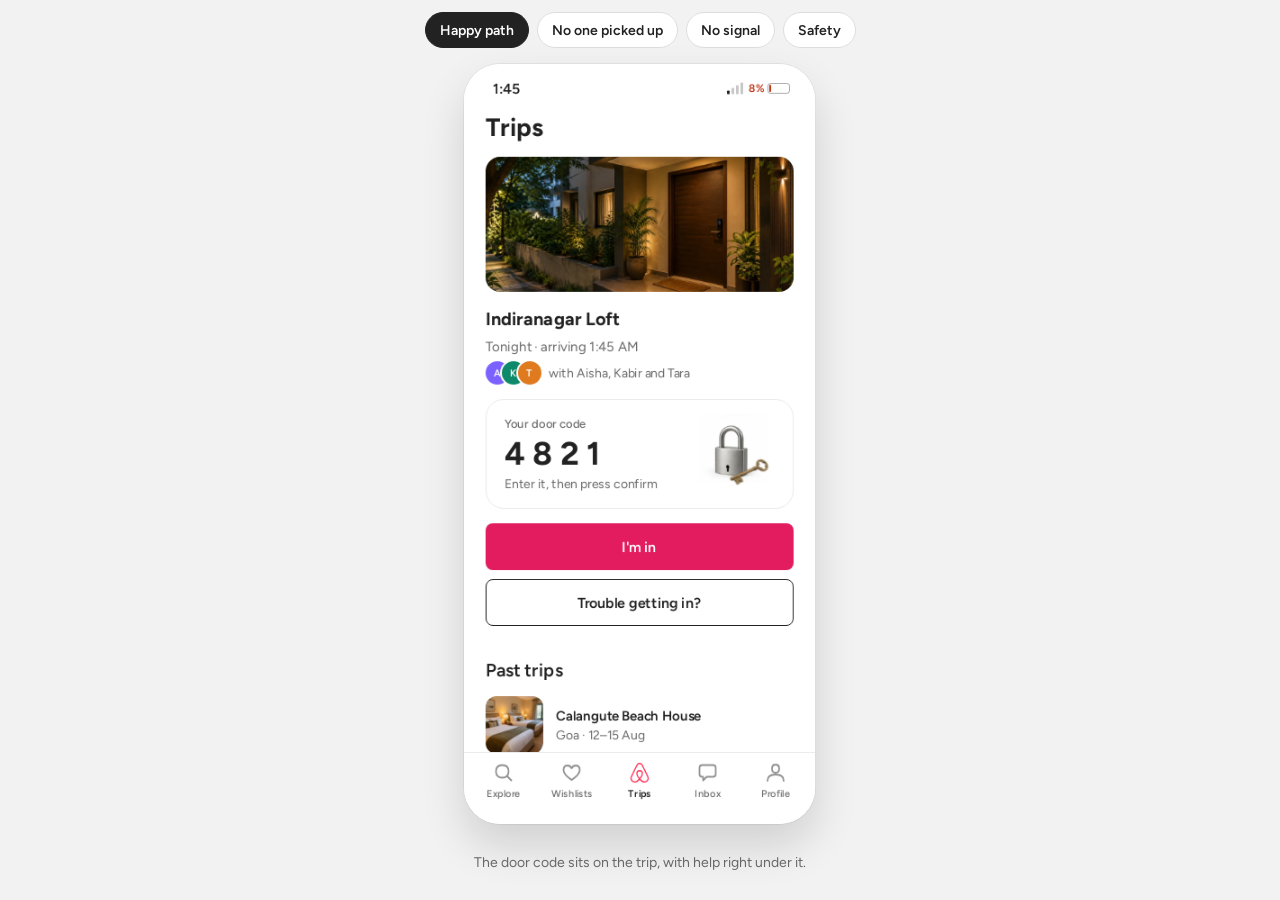
==== commit cc249a67: "Rename prototype tabs, clean mock screen edges, tell the first version as a story - Prototype tabs: " ====
--- a/demo/index.html
+++ b/demo/index.html
@@ -67,10 +67,10 @@
 <body>
 <div class="chrome">
   <div class="picker" role="group" aria-label="Scenario">
-    <button type="button" data-sc="host">The host answers</button>
-    <button type="button" data-sc="nobody">Nobody answers</button>
-    <button type="button" data-sc="network">Bad network</button>
-    <button type="button" data-sc="hostphone">The host’s phone</button>
+    <button type="button" data-sc="host">Happy path</button>
+    <button type="button" data-sc="nobody">No one picked up</button>
+    <button type="button" data-sc="network">No signal</button>
+    <button type="button" data-sc="safety">Safety</button>
   </div>
   <div class="frame"><div class="dev" id="dev">
     <section class="scr" data-key="trips" data-frame="v5-01">
@@ -3565,8 +3565,9 @@
   function toast(t) { const el = $('#toast'); el.textContent = t; el.classList.add('in'); clearTimeout(toast.t); toast.t = setTimeout(() => el.classList.remove('in'), 1900); }
   function hint(k) {
     clearTimeout(hintT); $$('.hint').forEach((n) => n.classList.remove('hint'));
-    if (scenario === 'scroll' || !HINT[k]) return;
-    hintT = setTimeout(() => { const h = named(scr(k), HINT[k]); h && h.classList.add('hint'); }, 1800);
+    const target = scenario === 'safety' && k === 'cohost' ? 'Safety pill' : HINT[k];
+    if (scenario === 'scroll' || !target) return;
+    hintT = setTimeout(() => { const h = named(scr(k), target); h && h.classList.add('hint'); }, scenario === 'safety' ? 900 : 1800);
   }
   const anim = (el, cls, delay = 0) => { if (!el) return; el.classList.remove(cls); el.style.animationDelay = delay + 'ms'; void el.getBoundingClientRect(); el.classList.add(cls); };
   const sig = (el) => el ? el.outerHTML.replace(/ (id|data-hot|class|style)="[^"]*"/g, '').replace(/url\(#[^)]+\)/g, '') : '';
@@ -3709,8 +3710,9 @@
   function start(sc) {
     scenario = sc; clearAll(); stack = [];
     $$('.picker button').forEach((b) => b.setAttribute('aria-pressed', String(b.dataset.sc === sc)));
-    const first = { host: 'trips', nobody: 'cohost', network: 'offline', hostphone: 'lock' }[sc] || 'trips';
+    const first = { host: 'trips', nobody: 'cohost', network: 'offline', hostphone: 'lock', safety: 'cohost' }[sc] || 'trips';
     go(first, 'cut');
+    if (sc === 'safety') caption('“I don’t feel safe” sits on every help screen. Tap it.');
   }
 
   // Jump to one named screen with no timers, so the page's scroll can drive the prototype step by step.
@@ -3725,7 +3727,7 @@
   }
 
   $$('.picker button').forEach((b) => b.addEventListener('click', () => { location.hash = b.dataset.sc; }));
-  window.addEventListener('hashchange', () => { const h = location.hash.slice(1); if (AUTO[h] || h === 'host' || h === 'hostphone') start(h); });
+  window.addEventListener('hashchange', () => { const h = location.hash.slice(1); if (AUTO[h] || ['host', 'hostphone', 'safety'].includes(h)) start(h); });
   window.addEventListener('message', (e) => {
     if (!e.data) return;
     if (e.data.proto === 'start') start(e.data.sc);
@@ -3740,7 +3742,7 @@
   window.addEventListener('resize', fit); fit();
   // A scenario name starts that night; any other screen name opens straight on that screen for a scroll story.
   const h0 = location.hash.slice(1);
-  if (['host', 'nobody', 'network', 'hostphone'].includes(h0)) start(h0);
+  if (['host', 'nobody', 'network', 'hostphone', 'safety'].includes(h0)) start(h0);
   else { start('host'); if (h0 && h0 !== 'trips') { stack = []; scenario = 'scroll'; go(h0, 'cut'); } }
   window.__proto = { start, show, go, get stack() { return stack; }, get cur() { return stack[stack.length - 1]; } };
 })();
